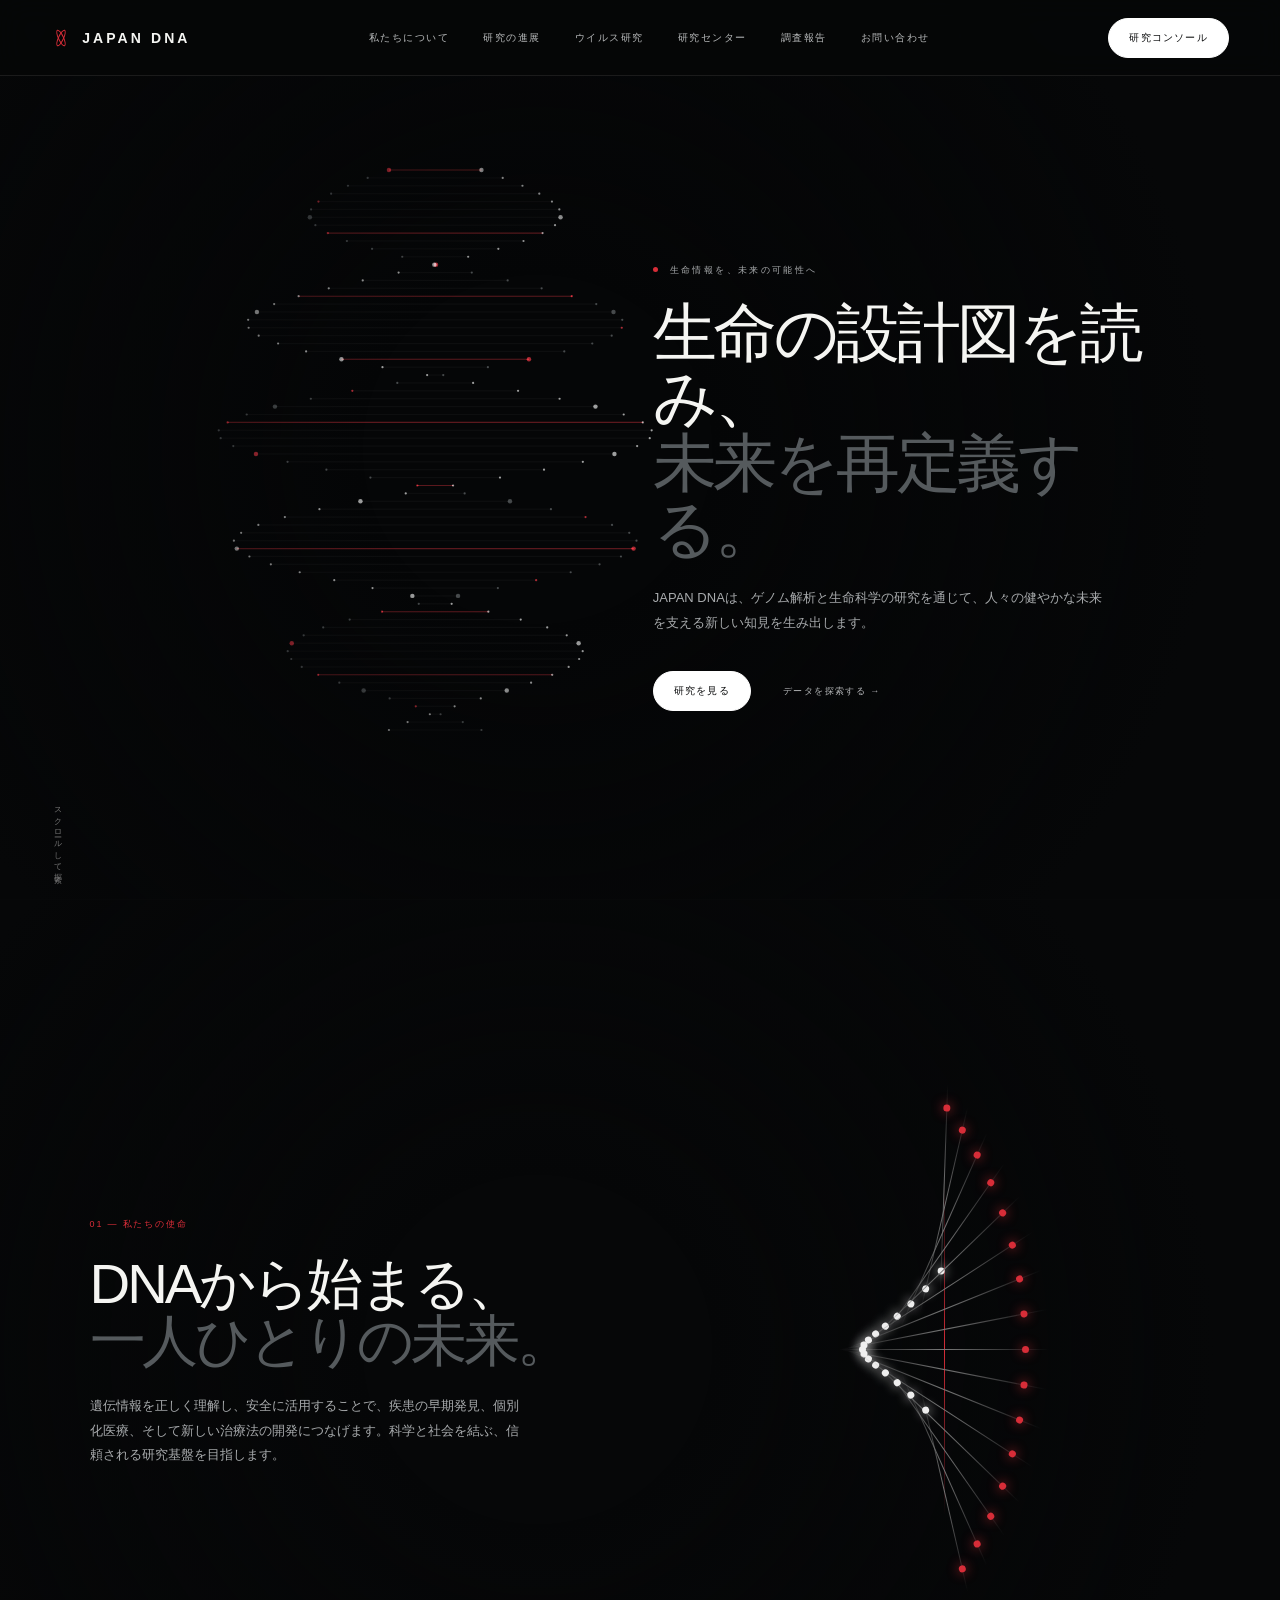
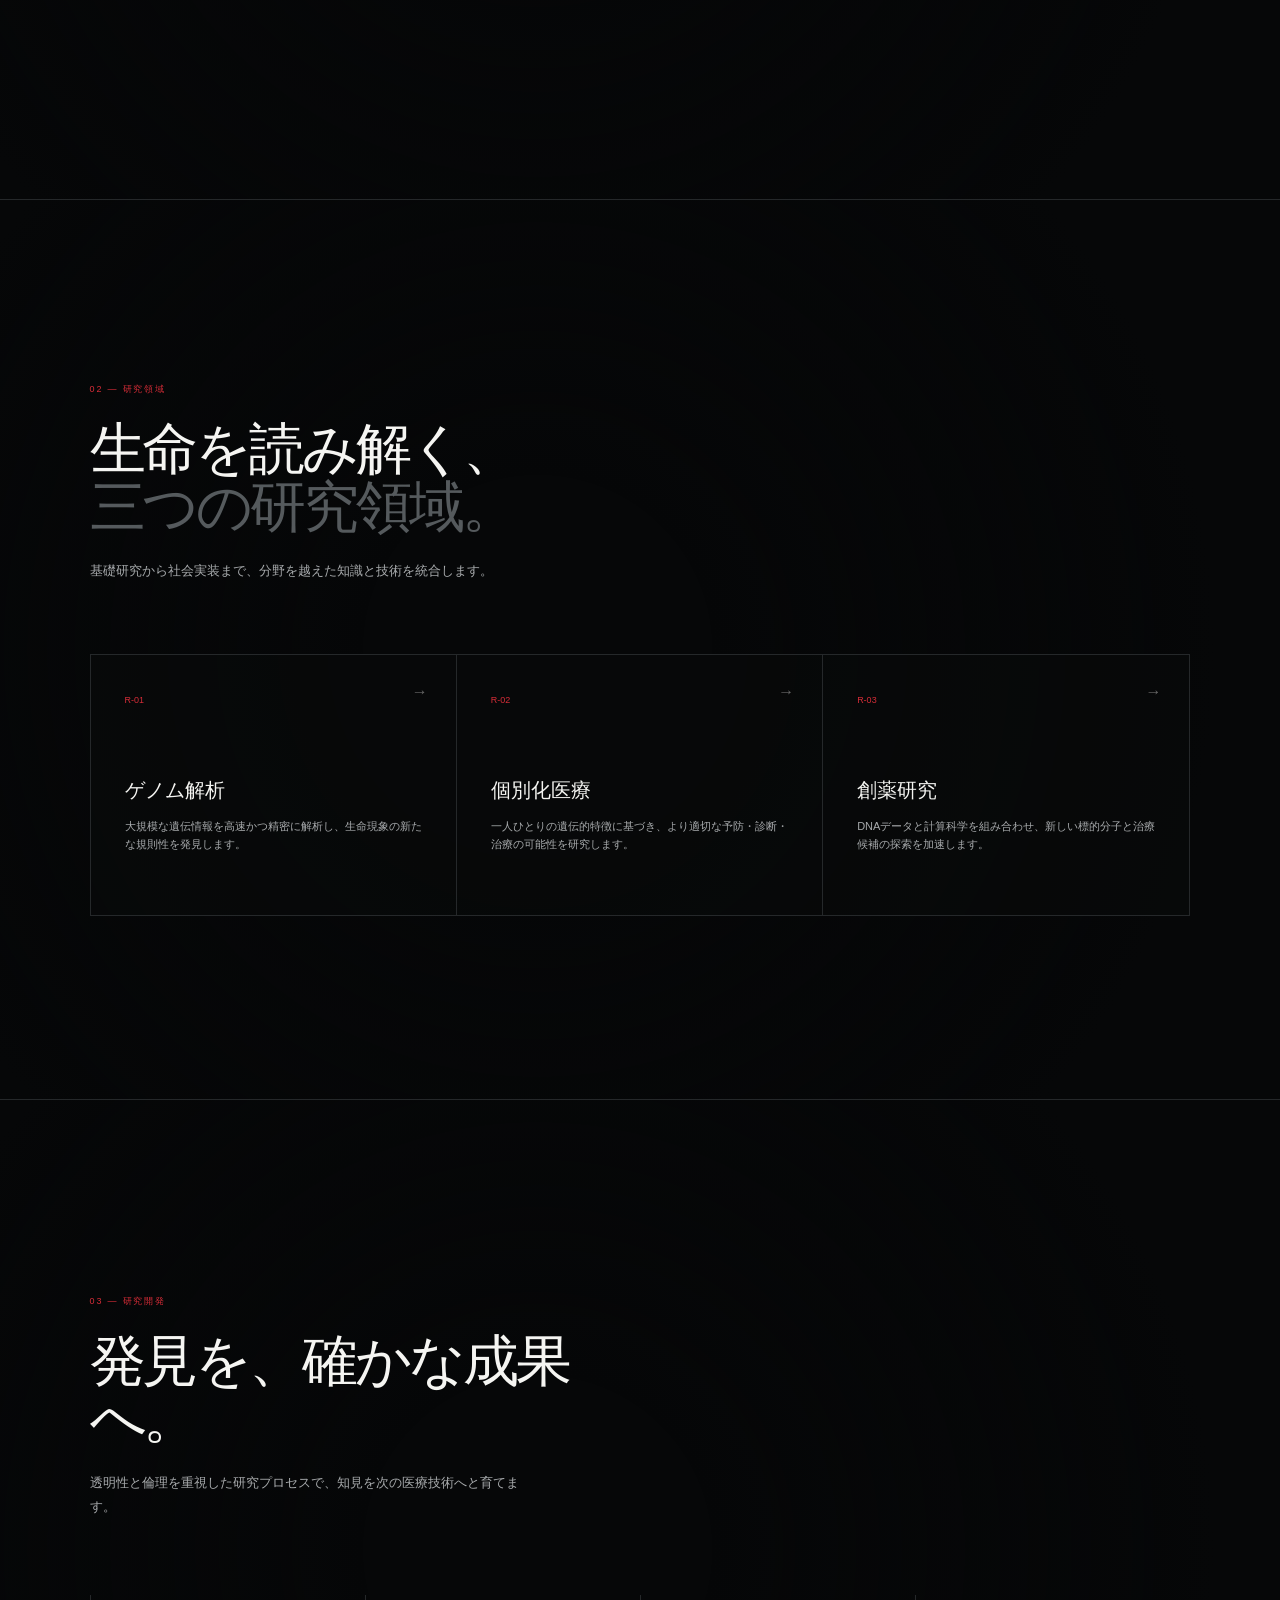
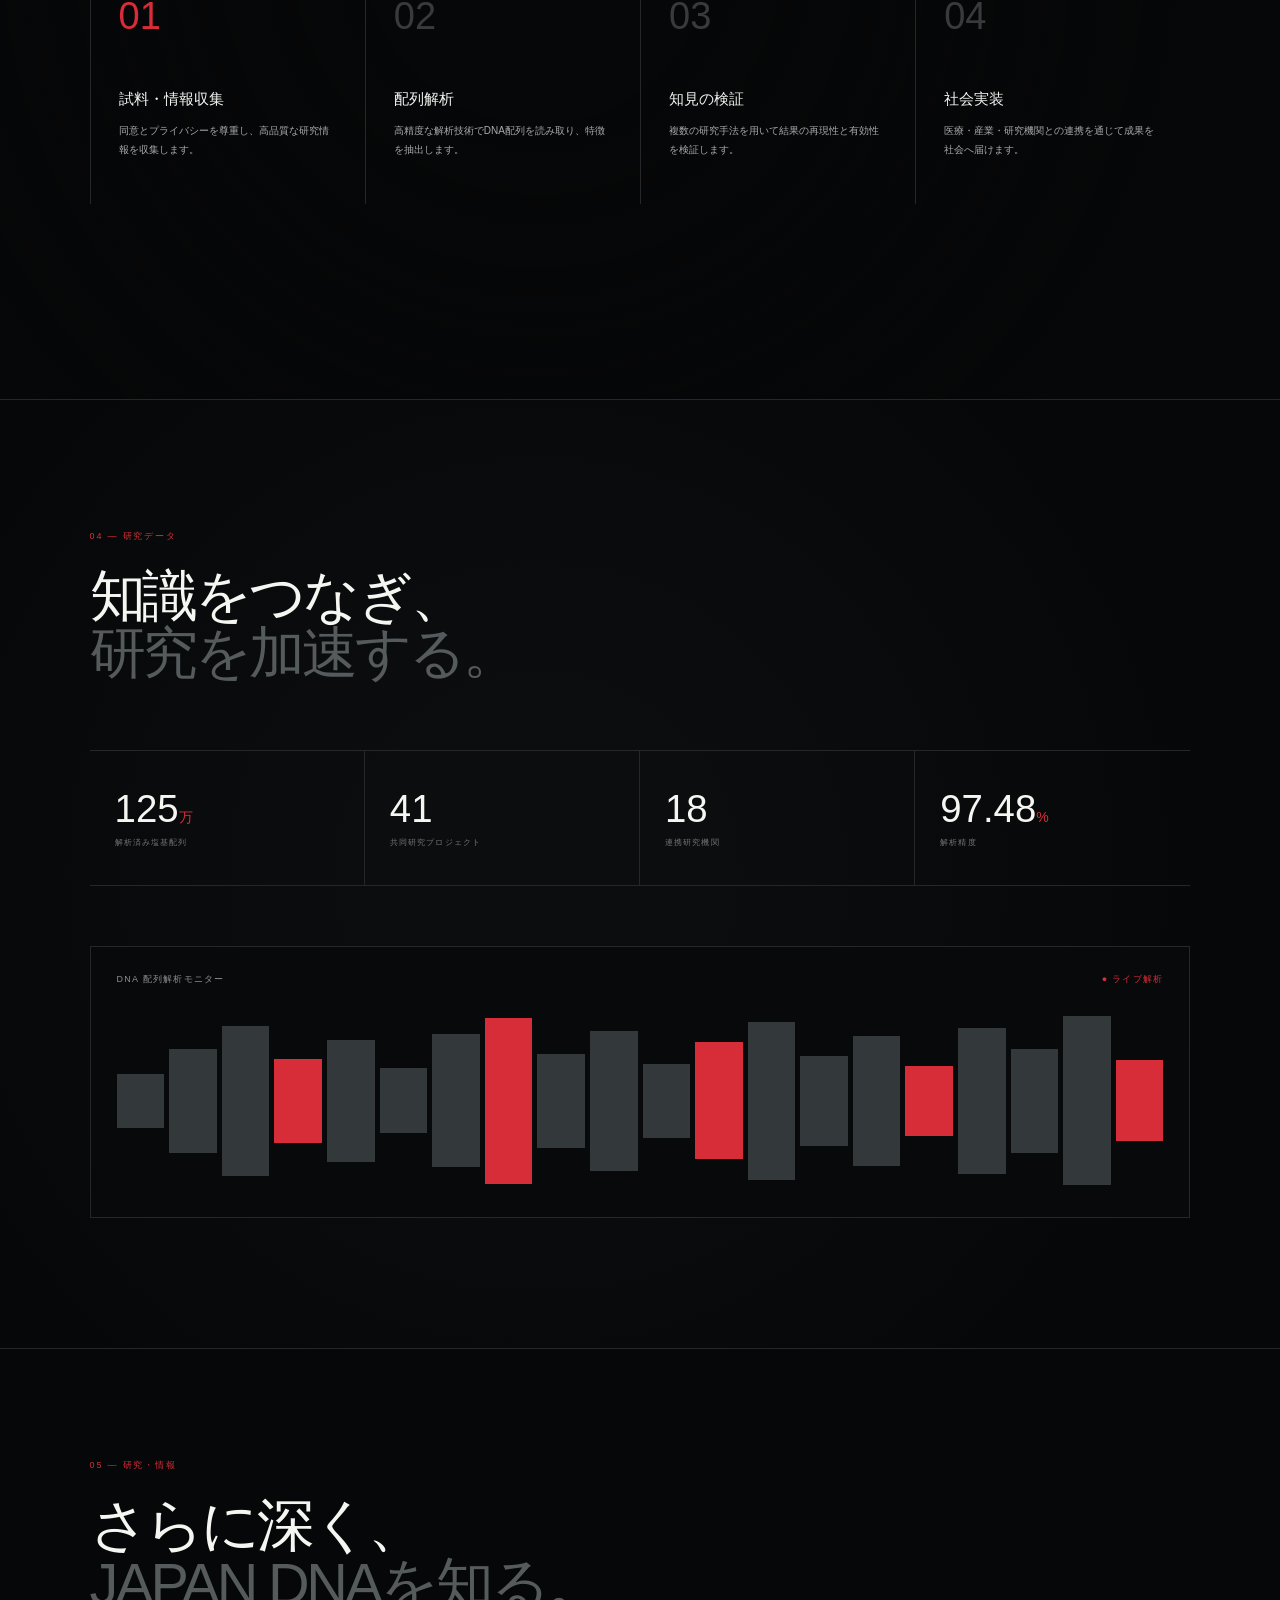
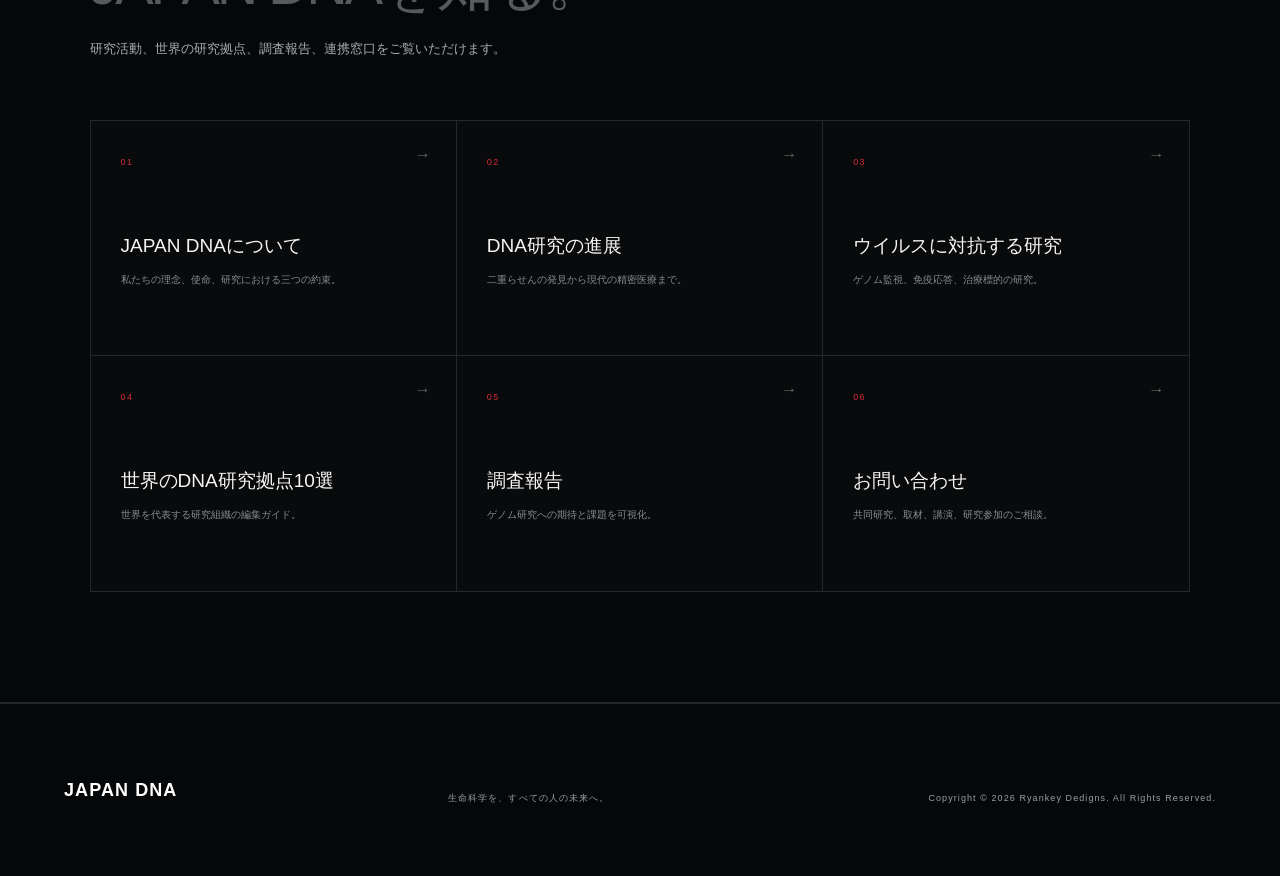
==== index.html @ 439e6f06 "Add six content page cards to homepage" ====
<!doctype html><html lang="ja"><head><meta charset="utf-8"><meta name="viewport" content="width=device-width,initial-scale=1"><meta name="description" content="JAPAN DNA — DNA研究と生命科学の未来をひらく研究開発プラットフォーム。"><title>JAPAN DNA｜生命科学の未来を解析する</title><style>
:root{--black:#060708;--panel:#0d0f10;--white:#f5f5f2;--muted:#8b8f91;--dark:#555a5d;--line:#25282a;--red:#d72d38}*{box-sizing:border-box}html{scroll-behavior:smooth}body{margin:0;background:var(--black);color:var(--white);font-family:"Hiragino Kaku Gothic ProN","Yu Gothic",Meiryo,sans-serif;overflow-x:hidden}a{color:inherit;text-decoration:none}button{font:inherit}::selection{background:var(--red);color:#fff}.nav{position:fixed;z-index:20;inset:0 0 auto;display:flex;align-items:center;height:76px;padding:0 4vw;border-bottom:1px solid #ffffff16;background:#060708dd;backdrop-filter:blur(14px)}.brand{font-size:14px;font-weight:700;letter-spacing:.22em;display:flex;align-items:center;gap:11px}.brand-mark{width:20px;height:20px;position:relative}.brand-mark:before,.brand-mark:after{content:"";position:absolute;inset:1px 7px;border:1px solid var(--red);border-radius:50%;transform:rotate(25deg)}.brand-mark:after{transform:rotate(-25deg)}.nav nav{margin:auto;display:flex;gap:34px}.nav nav a{font-size:10px;letter-spacing:.15em;color:#b8babb;transition:.25s}.nav nav a:hover{color:#fff}.nav-button,.primary{border:1px solid #fff;background:#fff;color:#090a0b;border-radius:50px;padding:12px 20px;font-size:10px;letter-spacing:.12em;cursor:pointer;transition:.25s}.nav-button:hover,.primary:hover{background:var(--red);border-color:var(--red);color:#fff}.hero,.scene{min-height:100vh;position:relative;display:flex;align-items:center;border-bottom:1px solid var(--line);overflow:hidden}.hero{padding-top:76px}.hero:after,.scene:after{content:"";position:absolute;inset:0;background:radial-gradient(circle at 42% 50%,transparent 20%,#060708 78%);pointer-events:none}#dna-field{position:fixed;z-index:0;inset:0;width:100%;height:100%;opacity:.95}.hero>*:not(canvas),.scene>*{position:relative;z-index:2}.hero-copy{width:min(620px,42vw);margin-left:auto;margin-right:7vw}.kicker{font-size:9px;letter-spacing:.26em;color:#a9acae}.kicker:before{content:"";display:inline-block;width:5px;height:5px;background:var(--red);border-radius:50%;margin-right:12px;vertical-align:1px}h1,h2{font-weight:400;letter-spacing:-.055em;line-height:1.02;margin:24px 0}h1{font-size:clamp(50px,5vw,82px)}h2{font-size:clamp(42px,4.4vw,70px)}h1 span,h2 span{color:var(--dark)}p{color:#a8abad;font-size:13px;line-height:1.9}.hero-copy p{max-width:460px}.hero-actions{display:flex;gap:26px;align-items:center;margin-top:36px}.text-link{border:0;background:none;color:#b4b6b8;font-size:9px;letter-spacing:.16em;cursor:pointer}.text-link:hover{color:var(--red)}.scroll-note{position:absolute!important;z-index:3!important;bottom:28px;left:4vw;font-size:8px;letter-spacing:.22em;color:#777;writing-mode:vertical-rl}.content{width:100%;padding:130px 7vw}.split{display:grid;grid-template-columns:1fr 1fr;gap:9vw;align-items:center}.intro{max-width:530px}.number{font-size:9px;color:var(--red);letter-spacing:.2em}.intro p{max-width:440px}.research-grid{display:grid;grid-template-columns:repeat(3,1fr);margin-top:70px;border:1px solid var(--line)}.research-card{position:relative;padding:34px;min-height:260px;border-right:1px solid var(--line);background:#090a0b99;cursor:pointer;transition:.3s}.research-card:last-child{border-right:0}.research-card:hover{background:#111315;transform:translateY(-5px)}.research-card .index{font-size:9px;color:var(--red)}.research-card h3{margin:70px 0 13px;font-size:20px;font-weight:400}.research-card p{font-size:11px;line-height:1.7}.research-card .arrow{position:absolute;right:28px;top:28px;color:#666;transition:.25s}.research-card:hover .arrow{color:var(--red);transform:translateX(4px)}.helix-demo{height:440px;position:relative;display:grid;place-items:center}.helix-line{position:absolute;width:1px;height:330px;background:linear-gradient(transparent,var(--red),transparent);left:50%}.base{position:absolute;width:210px;height:1px;background:linear-gradient(90deg,transparent,#777,transparent);transform:translateY(calc((var(--i) - 8)*20px)) rotate(calc((var(--i) - 8)*11deg));animation:breathe 3.6s ease-in-out infinite;animation-delay:calc(var(--i)*-.12s)}.base:before,.base:after{content:"";position:absolute;width:7px;height:7px;border-radius:50%;top:-3px;background:#eee;box-shadow:0 0 12px #fff}.base:before{left:20px}.base:after{right:20px;background:var(--red);box-shadow:0 0 12px #d72d38}@keyframes breathe{50%{width:250px;opacity:.55}}.process{display:grid;grid-template-columns:repeat(4,1fr);margin-top:75px}.step{padding:0 28px 35px;border-left:1px solid var(--line)}.step b{font-size:38px;font-weight:300;color:#373b3d}.step h3{font-size:15px;font-weight:400;margin:52px 0 12px}.step p{font-size:10px}.step.active b{color:var(--red)}.metrics{background:#0b0d0e}.metric-grid{display:grid;grid-template-columns:repeat(4,1fr);margin-top:68px;border-top:1px solid var(--line);border-bottom:1px solid var(--line)}.metric{padding:36px 25px;border-right:1px solid var(--line)}.metric:last-child{border:0}.metric strong{display:block;font-size:clamp(28px,3vw,46px);font-weight:300}.metric small{color:#737779;font-size:8px;letter-spacing:.14em}.metric strong em{font-size:14px;color:var(--red);font-style:normal}.lab-console{margin-top:60px;border:1px solid var(--line);background:#08090a;padding:26px}.console-head{display:flex;justify-content:space-between;font-size:9px;color:#8c9092;letter-spacing:.14em}.live{color:var(--red)}.sequence{display:grid;grid-template-columns:repeat(20,1fr);gap:5px;height:180px;align-items:center;margin-top:25px}.sequence i{display:block;background:#33383a;height:var(--h);transition:.3s}.sequence i:nth-child(4n){background:var(--red)}.lab-console:hover .sequence i{height:calc(var(--h) + 15px)}footer{padding:70px 5vw;display:grid;grid-template-columns:1fr 1fr 1fr;align-items:end;border-top:1px solid var(--line);font-size:9px;letter-spacing:.12em;color:#777}footer .footer-brand{font-size:18px;color:#fff;font-weight:600}footer .copyright{text-align:right}.modal{position:fixed;z-index:50;inset:0;background:#050607f5;display:flex;align-items:center;justify-content:center;opacity:0;pointer-events:none;transition:.35s;padding:24px}.modal.open{opacity:1;pointer-events:auto}.modal-panel{width:min(720px,100%);border:1px solid #34383a;background:#0b0d0e;padding:55px;transform:translateY(20px);transition:.35s}.modal.open .modal-panel{transform:none}.modal-close{float:right;border:0;background:none;color:#aaa;font-size:25px;cursor:pointer}.modal h3{font-size:clamp(32px,5vw,58px);font-weight:300;margin:35px 0 18px}.modal-data{display:grid;grid-template-columns:repeat(3,1fr);gap:1px;background:var(--line);margin-top:35px}.modal-data div{background:#0b0d0e;padding:20px}.modal-data b{display:block;font-size:20px;font-weight:400}.modal-data small{font-size:8px;color:#777}.reveal{opacity:0;transform:translateY(35px);transition:opacity .8s,transform .8s}.reveal.visible{opacity:1;transform:none}@media(max-width:800px){.nav nav{display:none}.nav{padding:0 22px}.nav-button{margin-left:auto}.hero-copy{width:auto;margin:0 24px;padding-top:70px}.hero:after{background:#06070888}.hero h1{font-size:48px}.split{grid-template-columns:1fr}.content{padding:105px 24px}.research-grid,.process,.metric-grid{grid-template-columns:1fr}.research-card{border-right:0;border-bottom:1px solid var(--line)}.process{gap:35px}.step{padding-left:22px}.metric{border-right:0;border-bottom:1px solid var(--line)}.modal-panel{padding:30px 24px}.modal-data{grid-template-columns:1fr}footer{grid-template-columns:1fr;gap:24px}footer .copyright{text-align:left}.sequence{gap:2px}}@media(prefers-reduced-motion:reduce){html{scroll-behavior:auto}*,*:before,*:after{animation:none!important;transition:none!important}.reveal{opacity:1;transform:none}}
</style><style>footer{position:relative;z-index:5;background:#060708;color:#9b9fa1;line-height:1.8}footer .copyright{color:#9b9fa1}@media(max-width:800px){footer{padding:48px 24px calc(48px + env(safe-area-inset-bottom));gap:20px;color:#b5b8ba}footer .footer-brand{font-size:20px}footer .copyright{max-width:320px;color:#b5b8ba;overflow-wrap:anywhere}}</style></head><body><header class="nav"><a class="brand" href="#top"><span class="brand-mark"></span>JAPAN DNA</a><nav><a href="about.html">私たちについて</a><a href="research.html">研究の進展</a><a href="virus.html">ウイルス研究</a><a href="centers.html">研究センター</a><a href="reports.html">調査報告</a><a href="contact.html">お問い合わせ</a></nav><button class="nav-button open-console">研究コンソール</button></header><main>
<section class="hero" id="top"><canvas id="dna-field" aria-hidden="true"></canvas><div class="hero-copy reveal"><div class="kicker">生命情報を、未来の可能性へ</div><h1>生命の設計図を読み、<br><span>未来を再定義する。</span></h1><p>JAPAN DNAは、ゲノム解析と生命科学の研究を通じて、人々の健やかな未来を支える新しい知見を生み出します。</p><div class="hero-actions"><a class="primary" href="#research">研究を見る</a><button class="text-link open-console">データを探索する →</button></div></div><span class="scroll-note">スクロールして探索</span></section>
<section class="scene" id="vision"><div class="content split"><div class="intro reveal"><div class="number">01 — 私たちの使命</div><h2>DNAから始まる、<br><span>一人ひとりの未来。</span></h2><p>遺伝情報を正しく理解し、安全に活用することで、疾患の早期発見、個別化医療、そして新しい治療法の開発につなげます。科学と社会を結ぶ、信頼される研究基盤を目指します。</p></div><div class="helix-demo reveal" aria-label="DNA二重らせんのアニメーション"><span class="helix-line"></span><i class="base" style="--i:0"></i><i class="base" style="--i:1"></i><i class="base" style="--i:2"></i><i class="base" style="--i:3"></i><i class="base" style="--i:4"></i><i class="base" style="--i:5"></i><i class="base" style="--i:6"></i><i class="base" style="--i:7"></i><i class="base" style="--i:8"></i><i class="base" style="--i:9"></i><i class="base" style="--i:10"></i><i class="base" style="--i:11"></i><i class="base" style="--i:12"></i><i class="base" style="--i:13"></i><i class="base" style="--i:14"></i><i class="base" style="--i:15"></i></div></div></section>
<section class="scene" id="research"><div class="content"><div class="intro reveal"><div class="number">02 — 研究領域</div><h2>生命を読み解く、<br><span>三つの研究領域。</span></h2><p>基礎研究から社会実装まで、分野を越えた知識と技術を統合します。</p></div><div class="research-grid reveal"><article class="research-card" data-topic="ゲノム解析"><span class="index">R-01</span><span class="arrow">→</span><h3>ゲノム解析</h3><p>大規模な遺伝情報を高速かつ精密に解析し、生命現象の新たな規則性を発見します。</p></article><article class="research-card" data-topic="個別化医療"><span class="index">R-02</span><span class="arrow">→</span><h3>個別化医療</h3><p>一人ひとりの遺伝的特徴に基づき、より適切な予防・診断・治療の可能性を研究します。</p></article><article class="research-card" data-topic="創薬研究"><span class="index">R-03</span><span class="arrow">→</span><h3>創薬研究</h3><p>DNAデータと計算科学を組み合わせ、新しい標的分子と治療候補の探索を加速します。</p></article></div></div></section>
<section class="scene" id="development"><div class="content"><div class="intro reveal"><div class="number">03 — 研究開発</div><h2>発見を、確かな成果へ。</h2><p>透明性と倫理を重視した研究プロセスで、知見を次の医療技術へと育てます。</p></div><div class="process reveal"><div class="step active"><b>01</b><h3>試料・情報収集</h3><p>同意とプライバシーを尊重し、高品質な研究情報を収集します。</p></div><div class="step"><b>02</b><h3>配列解析</h3><p>高精度な解析技術でDNA配列を読み取り、特徴を抽出します。</p></div><div class="step"><b>03</b><h3>知見の検証</h3><p>複数の研究手法を用いて結果の再現性と有効性を検証します。</p></div><div class="step"><b>04</b><h3>社会実装</h3><p>医療・産業・研究機関との連携を通じて成果を社会へ届けます。</p></div></div></div></section>
<section class="scene metrics" id="data"><div class="content"><div class="intro reveal"><div class="number">04 — 研究データ</div><h2>知識をつなぎ、<br><span>研究を加速する。</span></h2></div><div class="metric-grid reveal"><div class="metric"><strong data-count="128">0<em>万</em></strong><small>解析済み塩基配列</small></div><div class="metric"><strong data-count="42">0</strong><small>共同研究プロジェクト</small></div><div class="metric"><strong data-count="18">0</strong><small>連携研究機関</small></div><div class="metric"><strong data-count="99.98">0<em>%</em></strong><small>解析精度</small></div></div><div class="lab-console reveal"><div class="console-head"><span>DNA 配列解析モニター</span><span class="live">● ライブ解析</span></div><div class="sequence" aria-hidden="true"><i style="--h:30%"></i><i style="--h:58%"></i><i style="--h:83%"></i><i style="--h:47%"></i><i style="--h:68%"></i><i style="--h:36%"></i><i style="--h:74%"></i><i style="--h:92%"></i><i style="--h:52%"></i><i style="--h:78%"></i><i style="--h:41%"></i><i style="--h:65%"></i><i style="--h:88%"></i><i style="--h:50%"></i><i style="--h:72%"></i><i style="--h:39%"></i><i style="--h:81%"></i><i style="--h:58%"></i><i style="--h:94%"></i><i style="--h:45%"></i></div></div></div></section></main>
<style>.page-links{position:relative;z-index:4;background:#060708;padding:110px 7vw;border-bottom:1px solid var(--line)}.page-links-head{max-width:720px;margin-bottom:58px}.page-links-head h2{font-size:clamp(38px,4.5vw,68px)}.page-links-grid{display:grid;grid-template-columns:repeat(3,1fr);border:1px solid var(--line)}.page-link{position:relative;min-height:235px;padding:30px;border-right:1px solid var(--line);border-bottom:1px solid var(--line);background:#090a0b;transition:.3s}.page-link:nth-child(3n){border-right:0}.page-link:nth-child(n+4){border-bottom:0}.page-link:hover{background:#121416;transform:translateY(-4px)}.page-link small{font-size:9px;color:var(--red);letter-spacing:.16em}.page-link h3{margin:64px 0 12px;font-size:19px;font-weight:400}.page-link p{margin:0;color:#888d8f;font-size:10px;line-height:1.8}.page-link b{position:absolute;right:25px;top:25px;color:#666;font-weight:400}.page-link:hover b{color:var(--red)}@media(max-width:800px){.page-links{padding:85px 24px}.page-links-grid{grid-template-columns:1fr}.page-link,.page-link:nth-child(3n),.page-link:nth-child(n+4){border-right:0;border-bottom:1px solid var(--line)}.page-link:last-child{border-bottom:0}}</style><section class="page-links"><div class="page-links-head reveal"><div class="number">05 — 研究・情報</div><h2>さらに深く、<br><span>JAPAN DNAを知る。</span></h2><p>研究活動、世界の研究拠点、調査報告、連携窓口をご覧いただけます。</p></div><div class="page-links-grid reveal"><a class="page-link" href="about.html"><small>01</small><b>→</b><h3>JAPAN DNAについて</h3><p>私たちの理念、使命、研究における三つの約束。</p></a><a class="page-link" href="research.html"><small>02</small><b>→</b><h3>DNA研究の進展</h3><p>二重らせんの発見から現代の精密医療まで。</p></a><a class="page-link" href="virus.html"><small>03</small><b>→</b><h3>ウイルスに対抗する研究</h3><p>ゲノム監視、免疫応答、治療標的の研究。</p></a><a class="page-link" href="centers.html"><small>04</small><b>→</b><h3>世界のDNA研究拠点10選</h3><p>世界を代表する研究組織の編集ガイド。</p></a><a class="page-link" href="reports.html"><small>05</small><b>→</b><h3>調査報告</h3><p>ゲノム研究への期待と課題を可視化。</p></a><a class="page-link" href="contact.html"><small>06</small><b>→</b><h3>お問い合わせ</h3><p>共同研究、取材、講演、研究参加のご相談。</p></a></div></section><footer><div class="footer-brand">JAPAN DNA</div><div>生命科学を、すべての人の未来へ。</div><div class="copyright">Copyright © 2026 Ryankey Dedigns. All Rights Reserved.</div></footer><div class="modal" role="dialog" aria-modal="true" aria-labelledby="modal-title"><div class="modal-panel"><button class="modal-close" aria-label="閉じる">×</button><div class="kicker">研究インタラクティブ</div><h3 id="modal-title">研究データコンソール</h3><p id="modal-copy">JAPAN DNAの研究活動を示すデモデータです。各研究領域の進捗と解析状況を確認できます。</p><div class="modal-data"><div><b>進行中 12</b><small>研究プロジェクト</small></div><div><b>解析中 3,842</b><small>DNAサンプル</small></div><div><b>提携 18</b><small>研究機関</small></div></div></div></div>
<script>const canvas=document.querySelector('#dna-field'),ctx=canvas.getContext('2d');let frame=0,scrollPhase=0;function resize(){const d=Math.min(devicePixelRatio||1,2);canvas.width=innerWidth*d;canvas.height=innerHeight*d;canvas.style.width=innerWidth+'px';canvas.style.height=innerHeight+'px';ctx.setTransform(d,0,0,d,0,0)}function renderDNA(){const w=innerWidth,h=innerHeight;ctx.fillStyle='#060708';ctx.fillRect(0,0,w,h);ctx.globalCompositeOperation='lighter';const center=w*(innerWidth<800?.5:.34),span=Math.min(h*.36,280),phase=frame*.012+scrollPhase*.8;for(let i=0;i<72;i++){const t=i/71,y=h*.5-span+t*span*2,angle=t*Math.PI*5+phase,radius=(.45+.55*Math.sin(t*Math.PI))*Math.min(w*.17,220),x1=center+Math.sin(angle)*radius,x2=center-Math.sin(angle)*radius;ctx.beginPath();ctx.moveTo(x1,y);ctx.lineTo(x2,y);ctx.strokeStyle=i%8===0?'rgba(215,45,56,.42)':'rgba(125,130,132,.13)';ctx.lineWidth=i%8===0?1.1:.5;ctx.stroke();for(const [x,color] of [[x1,'rgba(245,245,242,.65)'],[x2,i%4===0?'rgba(215,45,56,.8)':'rgba(120,125,128,.55)']]){ctx.beginPath();ctx.arc(x,y,i%6===0?2.2:1.1,0,Math.PI*2);ctx.fillStyle=color;ctx.fill()}}ctx.globalCompositeOperation='source-over';frame++;requestAnimationFrame(renderDNA)}resize();renderDNA();addEventListener('resize',resize);addEventListener('scroll',()=>scrollPhase=scrollY/innerHeight,{passive:true});const observer=new IntersectionObserver(entries=>entries.forEach(e=>{if(e.isIntersecting)e.target.classList.add('visible')}),{threshold:.12});document.querySelectorAll('.reveal').forEach(el=>observer.observe(el));const modal=document.querySelector('.modal'),title=document.querySelector('#modal-title'),copy=document.querySelector('#modal-copy');function openModal(topic){title.textContent=topic||'研究データコンソール';copy.textContent=topic?topic+'に関する研究概要、解析状況、共同研究の進捗を確認できます。表示されている数値はデモデータです。':'JAPAN DNAの研究活動を示すデモデータです。各研究領域の進捗と解析状況を確認できます。';modal.classList.add('open');document.body.style.overflow='hidden'}function closeModal(){modal.classList.remove('open');document.body.style.overflow=''}document.querySelectorAll('.open-console').forEach(b=>b.addEventListener('click',()=>openModal()));document.querySelectorAll('.research-card').forEach(c=>c.addEventListener('click',()=>openModal(c.dataset.topic)));document.querySelector('.modal-close').addEventListener('click',closeModal);modal.addEventListener('click',e=>{if(e.target===modal)closeModal()});addEventListener('keydown',e=>{if(e.key==='Escape')closeModal()});const metricObserver=new IntersectionObserver(entries=>entries.forEach(e=>{if(!e.isIntersecting)return;e.target.querySelectorAll('[data-count]').forEach(el=>{const end=Number(el.dataset.count),dec=end%1?2:0,start=performance.now(),suffix=el.querySelector('em')?.outerHTML||'';function tick(now){const p=Math.min((now-start)/1200,1),v=end*(1-Math.pow(1-p,3));el.innerHTML=v.toFixed(dec)+suffix;if(p<1)requestAnimationFrame(tick)}requestAnimationFrame(tick)});metricObserver.unobserve(e.target)}),{threshold:.35});const mg=document.querySelector('.metric-grid');if(mg)metricObserver.observe(mg);</script></body></html>
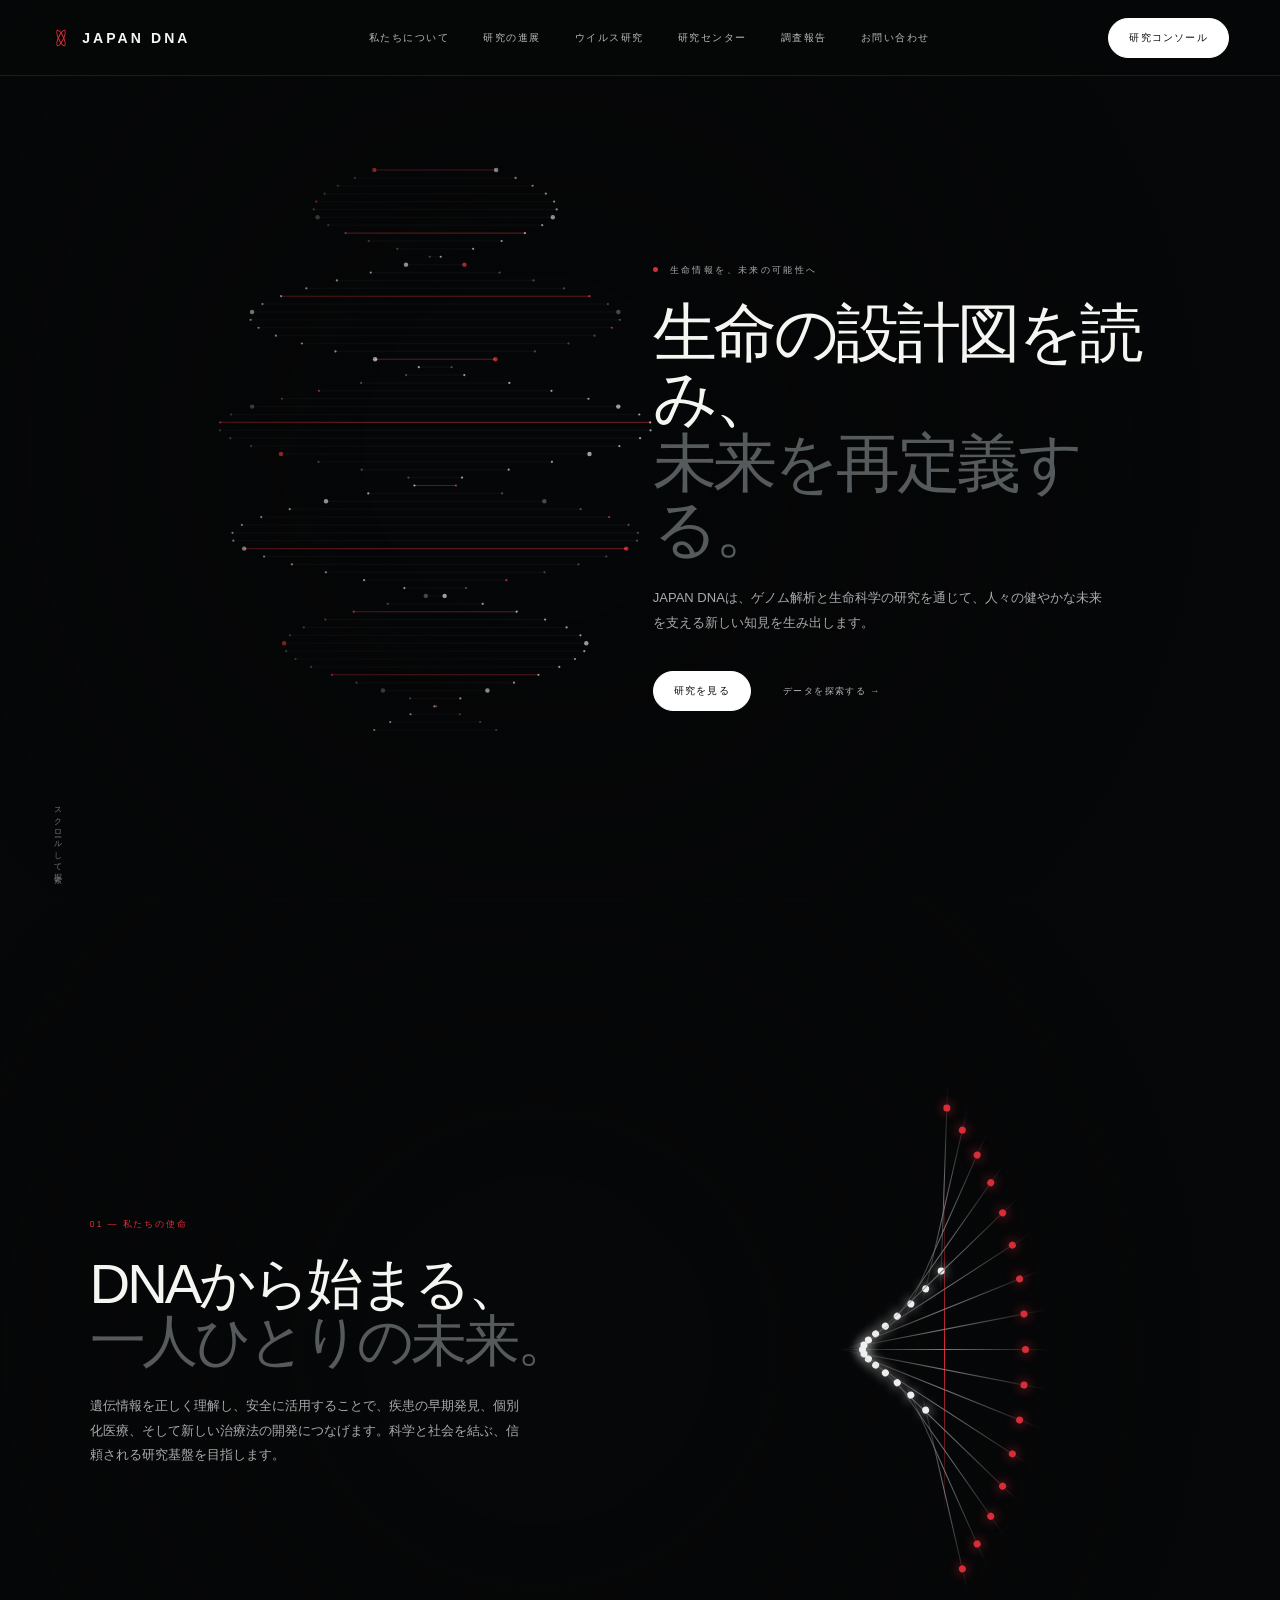
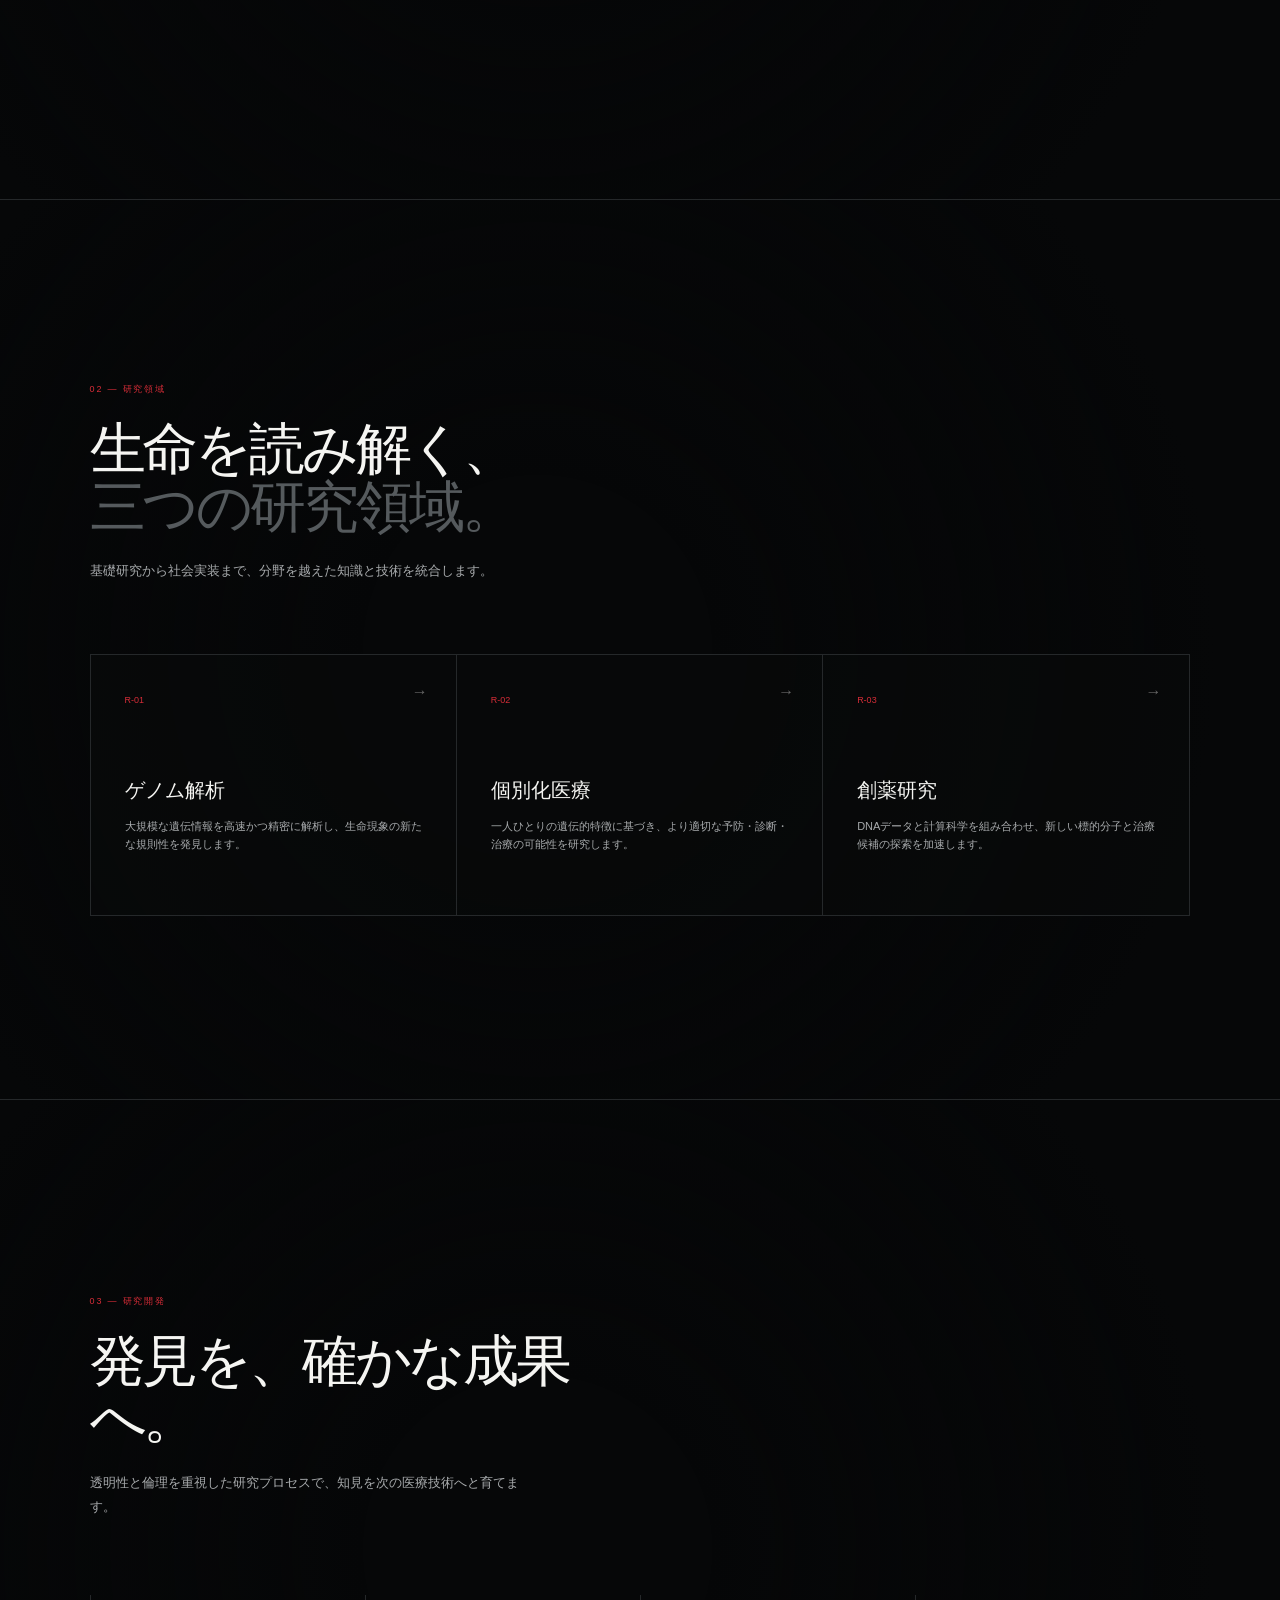
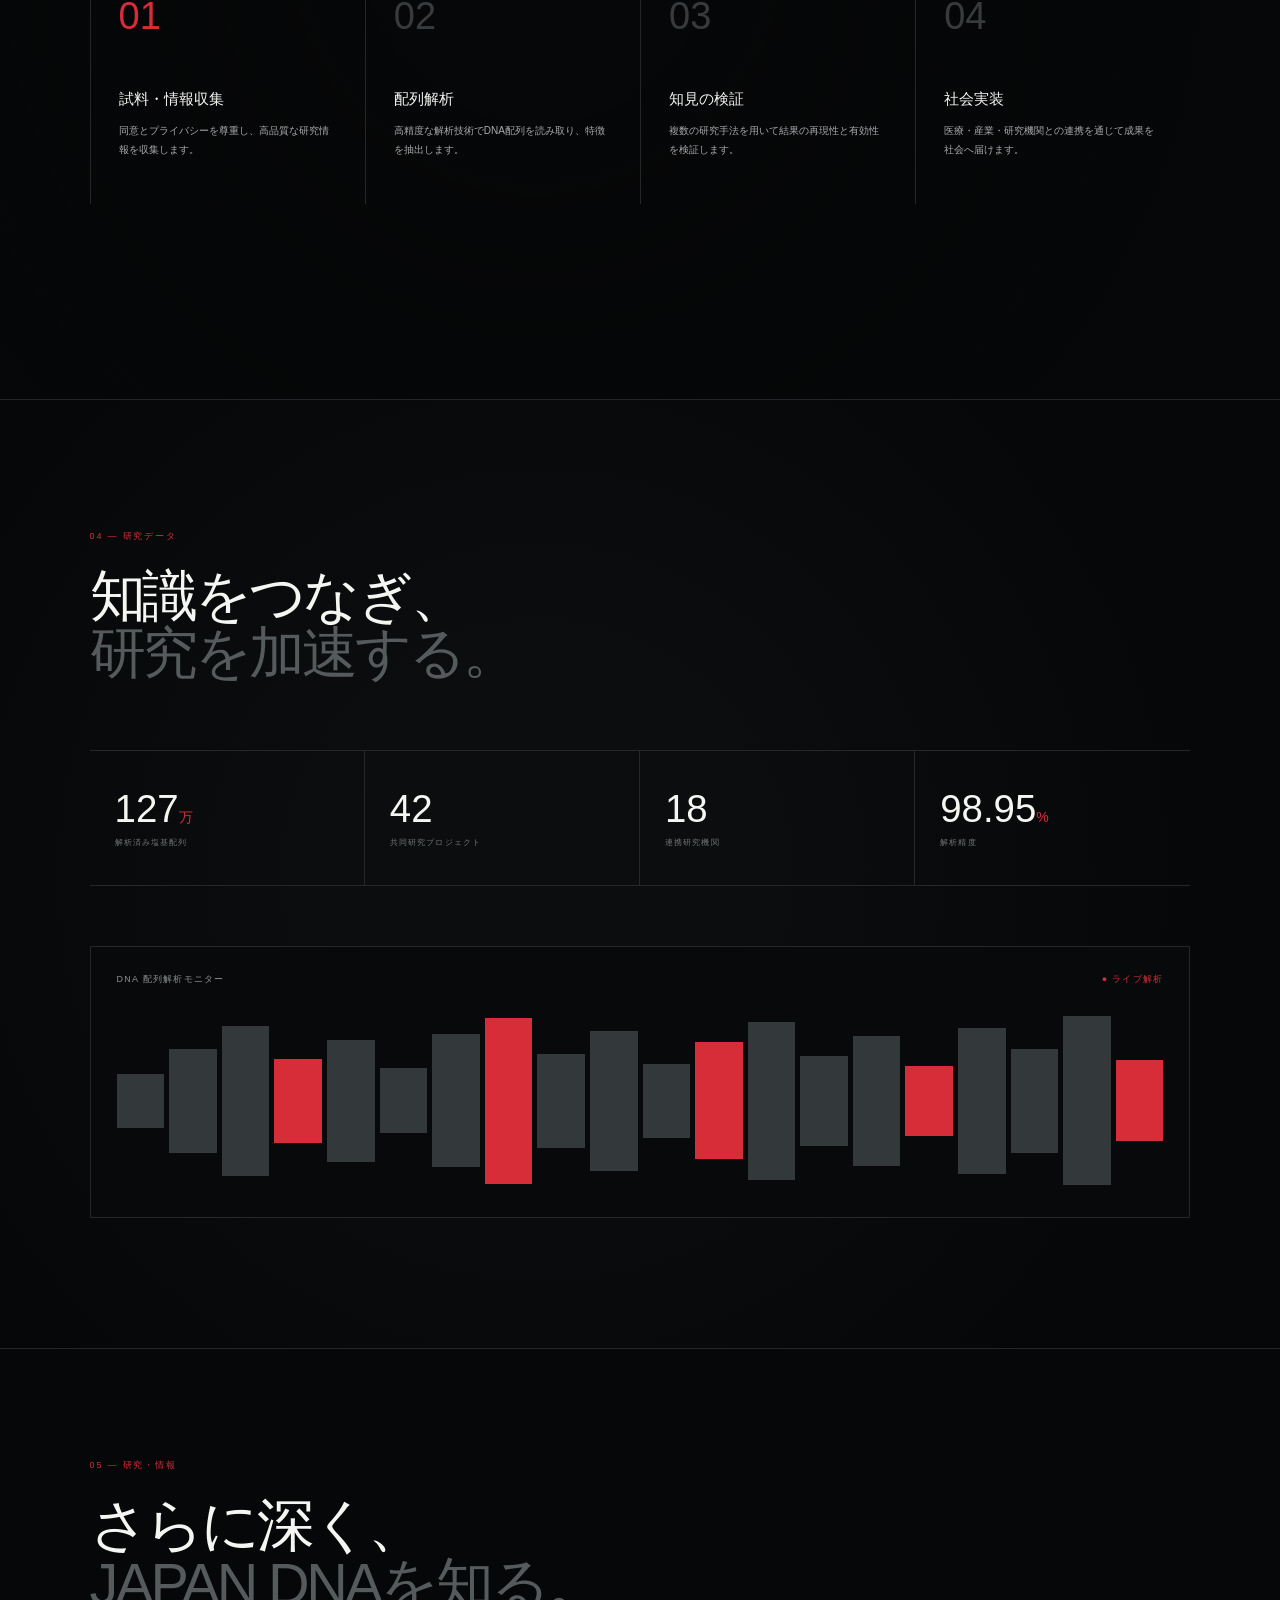
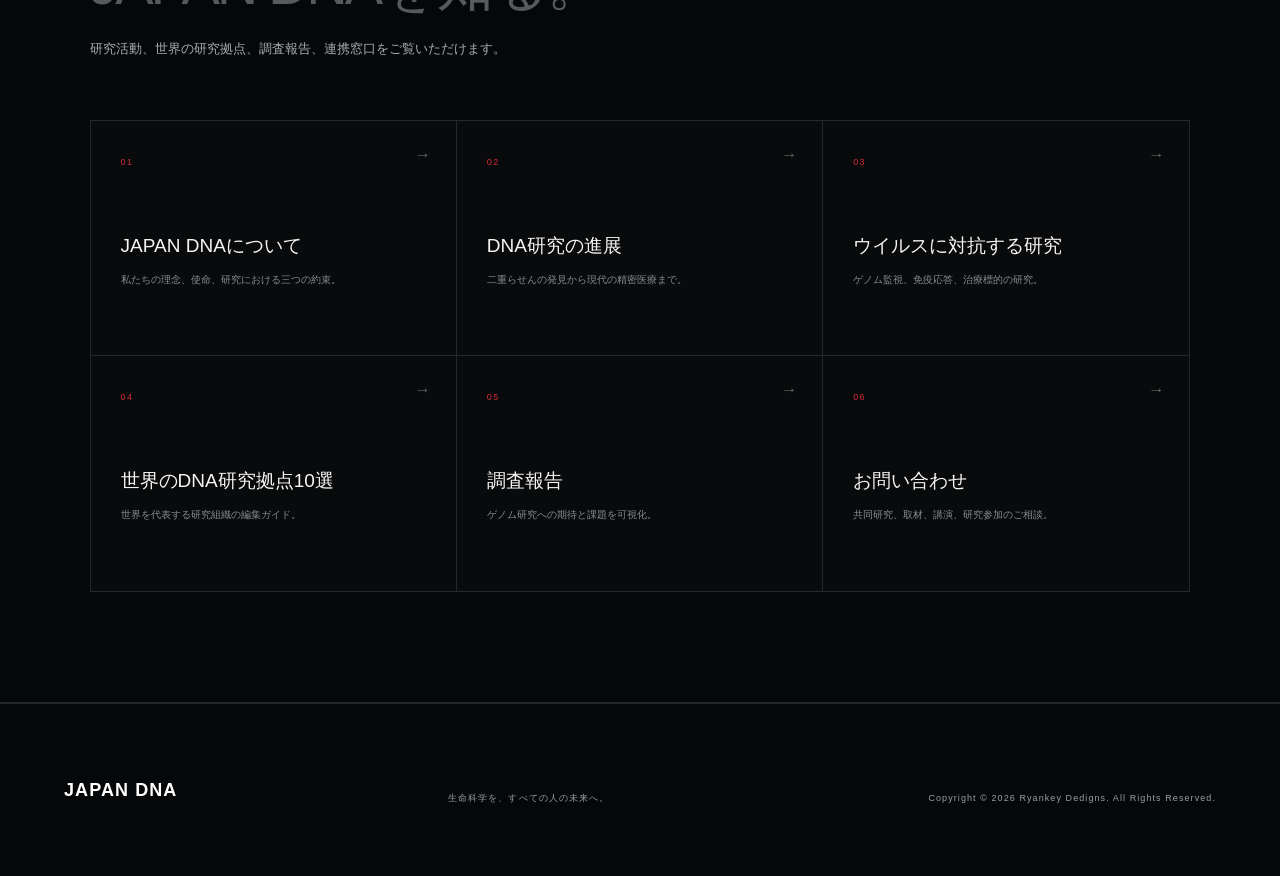
==== commit b332abb6: "Add responsive homepage menu bar" ====
--- a/index.html
+++ b/index.html
@@ -1,6 +1,6 @@
 <!doctype html><html lang="ja"><head><meta charset="utf-8"><meta name="viewport" content="width=device-width,initial-scale=1"><meta name="description" content="JAPAN DNA — DNA研究と生命科学の未来をひらく研究開発プラットフォーム。"><title>JAPAN DNA｜生命科学の未来を解析する</title><style>
 :root{--black:#060708;--panel:#0d0f10;--white:#f5f5f2;--muted:#8b8f91;--dark:#555a5d;--line:#25282a;--red:#d72d38}*{box-sizing:border-box}html{scroll-behavior:smooth}body{margin:0;background:var(--black);color:var(--white);font-family:"Hiragino Kaku Gothic ProN","Yu Gothic",Meiryo,sans-serif;overflow-x:hidden}a{color:inherit;text-decoration:none}button{font:inherit}::selection{background:var(--red);color:#fff}.nav{position:fixed;z-index:20;inset:0 0 auto;display:flex;align-items:center;height:76px;padding:0 4vw;border-bottom:1px solid #ffffff16;background:#060708dd;backdrop-filter:blur(14px)}.brand{font-size:14px;font-weight:700;letter-spacing:.22em;display:flex;align-items:center;gap:11px}.brand-mark{width:20px;height:20px;position:relative}.brand-mark:before,.brand-mark:after{content:"";position:absolute;inset:1px 7px;border:1px solid var(--red);border-radius:50%;transform:rotate(25deg)}.brand-mark:after{transform:rotate(-25deg)}.nav nav{margin:auto;display:flex;gap:34px}.nav nav a{font-size:10px;letter-spacing:.15em;color:#b8babb;transition:.25s}.nav nav a:hover{color:#fff}.nav-button,.primary{border:1px solid #fff;background:#fff;color:#090a0b;border-radius:50px;padding:12px 20px;font-size:10px;letter-spacing:.12em;cursor:pointer;transition:.25s}.nav-button:hover,.primary:hover{background:var(--red);border-color:var(--red);color:#fff}.hero,.scene{min-height:100vh;position:relative;display:flex;align-items:center;border-bottom:1px solid var(--line);overflow:hidden}.hero{padding-top:76px}.hero:after,.scene:after{content:"";position:absolute;inset:0;background:radial-gradient(circle at 42% 50%,transparent 20%,#060708 78%);pointer-events:none}#dna-field{position:fixed;z-index:0;inset:0;width:100%;height:100%;opacity:.95}.hero>*:not(canvas),.scene>*{position:relative;z-index:2}.hero-copy{width:min(620px,42vw);margin-left:auto;margin-right:7vw}.kicker{font-size:9px;letter-spacing:.26em;color:#a9acae}.kicker:before{content:"";display:inline-block;width:5px;height:5px;background:var(--red);border-radius:50%;margin-right:12px;vertical-align:1px}h1,h2{font-weight:400;letter-spacing:-.055em;line-height:1.02;margin:24px 0}h1{font-size:clamp(50px,5vw,82px)}h2{font-size:clamp(42px,4.4vw,70px)}h1 span,h2 span{color:var(--dark)}p{color:#a8abad;font-size:13px;line-height:1.9}.hero-copy p{max-width:460px}.hero-actions{display:flex;gap:26px;align-items:center;margin-top:36px}.text-link{border:0;background:none;color:#b4b6b8;font-size:9px;letter-spacing:.16em;cursor:pointer}.text-link:hover{color:var(--red)}.scroll-note{position:absolute!important;z-index:3!important;bottom:28px;left:4vw;font-size:8px;letter-spacing:.22em;color:#777;writing-mode:vertical-rl}.content{width:100%;padding:130px 7vw}.split{display:grid;grid-template-columns:1fr 1fr;gap:9vw;align-items:center}.intro{max-width:530px}.number{font-size:9px;color:var(--red);letter-spacing:.2em}.intro p{max-width:440px}.research-grid{display:grid;grid-template-columns:repeat(3,1fr);margin-top:70px;border:1px solid var(--line)}.research-card{position:relative;padding:34px;min-height:260px;border-right:1px solid var(--line);background:#090a0b99;cursor:pointer;transition:.3s}.research-card:last-child{border-right:0}.research-card:hover{background:#111315;transform:translateY(-5px)}.research-card .index{font-size:9px;color:var(--red)}.research-card h3{margin:70px 0 13px;font-size:20px;font-weight:400}.research-card p{font-size:11px;line-height:1.7}.research-card .arrow{position:absolute;right:28px;top:28px;color:#666;transition:.25s}.research-card:hover .arrow{color:var(--red);transform:translateX(4px)}.helix-demo{height:440px;position:relative;display:grid;place-items:center}.helix-line{position:absolute;width:1px;height:330px;background:linear-gradient(transparent,var(--red),transparent);left:50%}.base{position:absolute;width:210px;height:1px;background:linear-gradient(90deg,transparent,#777,transparent);transform:translateY(calc((var(--i) - 8)*20px)) rotate(calc((var(--i) - 8)*11deg));animation:breathe 3.6s ease-in-out infinite;animation-delay:calc(var(--i)*-.12s)}.base:before,.base:after{content:"";position:absolute;width:7px;height:7px;border-radius:50%;top:-3px;background:#eee;box-shadow:0 0 12px #fff}.base:before{left:20px}.base:after{right:20px;background:var(--red);box-shadow:0 0 12px #d72d38}@keyframes breathe{50%{width:250px;opacity:.55}}.process{display:grid;grid-template-columns:repeat(4,1fr);margin-top:75px}.step{padding:0 28px 35px;border-left:1px solid var(--line)}.step b{font-size:38px;font-weight:300;color:#373b3d}.step h3{font-size:15px;font-weight:400;margin:52px 0 12px}.step p{font-size:10px}.step.active b{color:var(--red)}.metrics{background:#0b0d0e}.metric-grid{display:grid;grid-template-columns:repeat(4,1fr);margin-top:68px;border-top:1px solid var(--line);border-bottom:1px solid var(--line)}.metric{padding:36px 25px;border-right:1px solid var(--line)}.metric:last-child{border:0}.metric strong{display:block;font-size:clamp(28px,3vw,46px);font-weight:300}.metric small{color:#737779;font-size:8px;letter-spacing:.14em}.metric strong em{font-size:14px;color:var(--red);font-style:normal}.lab-console{margin-top:60px;border:1px solid var(--line);background:#08090a;padding:26px}.console-head{display:flex;justify-content:space-between;font-size:9px;color:#8c9092;letter-spacing:.14em}.live{color:var(--red)}.sequence{display:grid;grid-template-columns:repeat(20,1fr);gap:5px;height:180px;align-items:center;margin-top:25px}.sequence i{display:block;background:#33383a;height:var(--h);transition:.3s}.sequence i:nth-child(4n){background:var(--red)}.lab-console:hover .sequence i{height:calc(var(--h) + 15px)}footer{padding:70px 5vw;display:grid;grid-template-columns:1fr 1fr 1fr;align-items:end;border-top:1px solid var(--line);font-size:9px;letter-spacing:.12em;color:#777}footer .footer-brand{font-size:18px;color:#fff;font-weight:600}footer .copyright{text-align:right}.modal{position:fixed;z-index:50;inset:0;background:#050607f5;display:flex;align-items:center;justify-content:center;opacity:0;pointer-events:none;transition:.35s;padding:24px}.modal.open{opacity:1;pointer-events:auto}.modal-panel{width:min(720px,100%);border:1px solid #34383a;background:#0b0d0e;padding:55px;transform:translateY(20px);transition:.35s}.modal.open .modal-panel{transform:none}.modal-close{float:right;border:0;background:none;color:#aaa;font-size:25px;cursor:pointer}.modal h3{font-size:clamp(32px,5vw,58px);font-weight:300;margin:35px 0 18px}.modal-data{display:grid;grid-template-columns:repeat(3,1fr);gap:1px;background:var(--line);margin-top:35px}.modal-data div{background:#0b0d0e;padding:20px}.modal-data b{display:block;font-size:20px;font-weight:400}.modal-data small{font-size:8px;color:#777}.reveal{opacity:0;transform:translateY(35px);transition:opacity .8s,transform .8s}.reveal.visible{opacity:1;transform:none}@media(max-width:800px){.nav nav{display:none}.nav{padding:0 22px}.nav-button{margin-left:auto}.hero-copy{width:auto;margin:0 24px;padding-top:70px}.hero:after{background:#06070888}.hero h1{font-size:48px}.split{grid-template-columns:1fr}.content{padding:105px 24px}.research-grid,.process,.metric-grid{grid-template-columns:1fr}.research-card{border-right:0;border-bottom:1px solid var(--line)}.process{gap:35px}.step{padding-left:22px}.metric{border-right:0;border-bottom:1px solid var(--line)}.modal-panel{padding:30px 24px}.modal-data{grid-template-columns:1fr}footer{grid-template-columns:1fr;gap:24px}footer .copyright{text-align:left}.sequence{gap:2px}}@media(prefers-reduced-motion:reduce){html{scroll-behavior:auto}*,*:before,*:after{animation:none!important;transition:none!important}.reveal{opacity:1;transform:none}}
-</style><style>footer{position:relative;z-index:5;background:#060708;color:#9b9fa1;line-height:1.8}footer .copyright{color:#9b9fa1}@media(max-width:800px){footer{padding:48px 24px calc(48px + env(safe-area-inset-bottom));gap:20px;color:#b5b8ba}footer .footer-brand{font-size:20px}footer .copyright{max-width:320px;color:#b5b8ba;overflow-wrap:anywhere}}</style></head><body><header class="nav"><a class="brand" href="#top"><span class="brand-mark"></span>JAPAN DNA</a><nav><a href="about.html">私たちについて</a><a href="research.html">研究の進展</a><a href="virus.html">ウイルス研究</a><a href="centers.html">研究センター</a><a href="reports.html">調査報告</a><a href="contact.html">お問い合わせ</a></nav><button class="nav-button open-console">研究コンソール</button></header><main>
+</style><style>footer{position:relative;z-index:5;background:#060708;color:#9b9fa1;line-height:1.8}footer .copyright{color:#9b9fa1}.home-menu{display:none;margin-left:auto;border:1px solid #45484a;background:transparent;color:#fff;border-radius:30px;padding:10px 15px;font-size:10px;letter-spacing:.1em}@media(max-width:800px){footer{padding:48px 24px calc(48px + env(safe-area-inset-bottom));gap:20px;color:#b5b8ba}footer .footer-brand{font-size:20px}footer .copyright{max-width:320px;color:#b5b8ba;overflow-wrap:anywhere}.nav .nav-button{display:none}.home-menu{display:block}.nav nav.home-open{position:absolute;display:flex;top:76px;left:0;right:0;margin:0;padding:22px 24px;background:#08090af5;border-bottom:1px solid var(--line);flex-direction:column;align-items:flex-start;gap:20px}.nav nav.home-open a{font-size:11px;color:#d5d6d7}}</style></head><body><header class="nav"><a class="brand" href="#top"><span class="brand-mark"></span>JAPAN DNA</a><nav><a href="about.html">私たちについて</a><a href="research.html">研究の進展</a><a href="virus.html">ウイルス研究</a><a href="centers.html">研究センター</a><a href="reports.html">調査報告</a><a href="contact.html">お問い合わせ</a></nav><button class="home-menu" type="button" aria-label="メニューを開く" onclick="document.querySelector('.nav nav').classList.toggle('home-open')">メニュー</button><button class="nav-button open-console">研究コンソール</button></header><main>
 <section class="hero" id="top"><canvas id="dna-field" aria-hidden="true"></canvas><div class="hero-copy reveal"><div class="kicker">生命情報を、未来の可能性へ</div><h1>生命の設計図を読み、<br><span>未来を再定義する。</span></h1><p>JAPAN DNAは、ゲノム解析と生命科学の研究を通じて、人々の健やかな未来を支える新しい知見を生み出します。</p><div class="hero-actions"><a class="primary" href="#research">研究を見る</a><button class="text-link open-console">データを探索する →</button></div></div><span class="scroll-note">スクロールして探索</span></section>
 <section class="scene" id="vision"><div class="content split"><div class="intro reveal"><div class="number">01 — 私たちの使命</div><h2>DNAから始まる、<br><span>一人ひとりの未来。</span></h2><p>遺伝情報を正しく理解し、安全に活用することで、疾患の早期発見、個別化医療、そして新しい治療法の開発につなげます。科学と社会を結ぶ、信頼される研究基盤を目指します。</p></div><div class="helix-demo reveal" aria-label="DNA二重らせんのアニメーション"><span class="helix-line"></span><i class="base" style="--i:0"></i><i class="base" style="--i:1"></i><i class="base" style="--i:2"></i><i class="base" style="--i:3"></i><i class="base" style="--i:4"></i><i class="base" style="--i:5"></i><i class="base" style="--i:6"></i><i class="base" style="--i:7"></i><i class="base" style="--i:8"></i><i class="base" style="--i:9"></i><i class="base" style="--i:10"></i><i class="base" style="--i:11"></i><i class="base" style="--i:12"></i><i class="base" style="--i:13"></i><i class="base" style="--i:14"></i><i class="base" style="--i:15"></i></div></div></section>
 <section class="scene" id="research"><div class="content"><div class="intro reveal"><div class="number">02 — 研究領域</div><h2>生命を読み解く、<br><span>三つの研究領域。</span></h2><p>基礎研究から社会実装まで、分野を越えた知識と技術を統合します。</p></div><div class="research-grid reveal"><article class="research-card" data-topic="ゲノム解析"><span class="index">R-01</span><span class="arrow">→</span><h3>ゲノム解析</h3><p>大規模な遺伝情報を高速かつ精密に解析し、生命現象の新たな規則性を発見します。</p></article><article class="research-card" data-topic="個別化医療"><span class="index">R-02</span><span class="arrow">→</span><h3>個別化医療</h3><p>一人ひとりの遺伝的特徴に基づき、より適切な予防・診断・治療の可能性を研究します。</p></article><article class="research-card" data-topic="創薬研究"><span class="index">R-03</span><span class="arrow">→</span><h3>創薬研究</h3><p>DNAデータと計算科学を組み合わせ、新しい標的分子と治療候補の探索を加速します。</p></article></div></div></section>
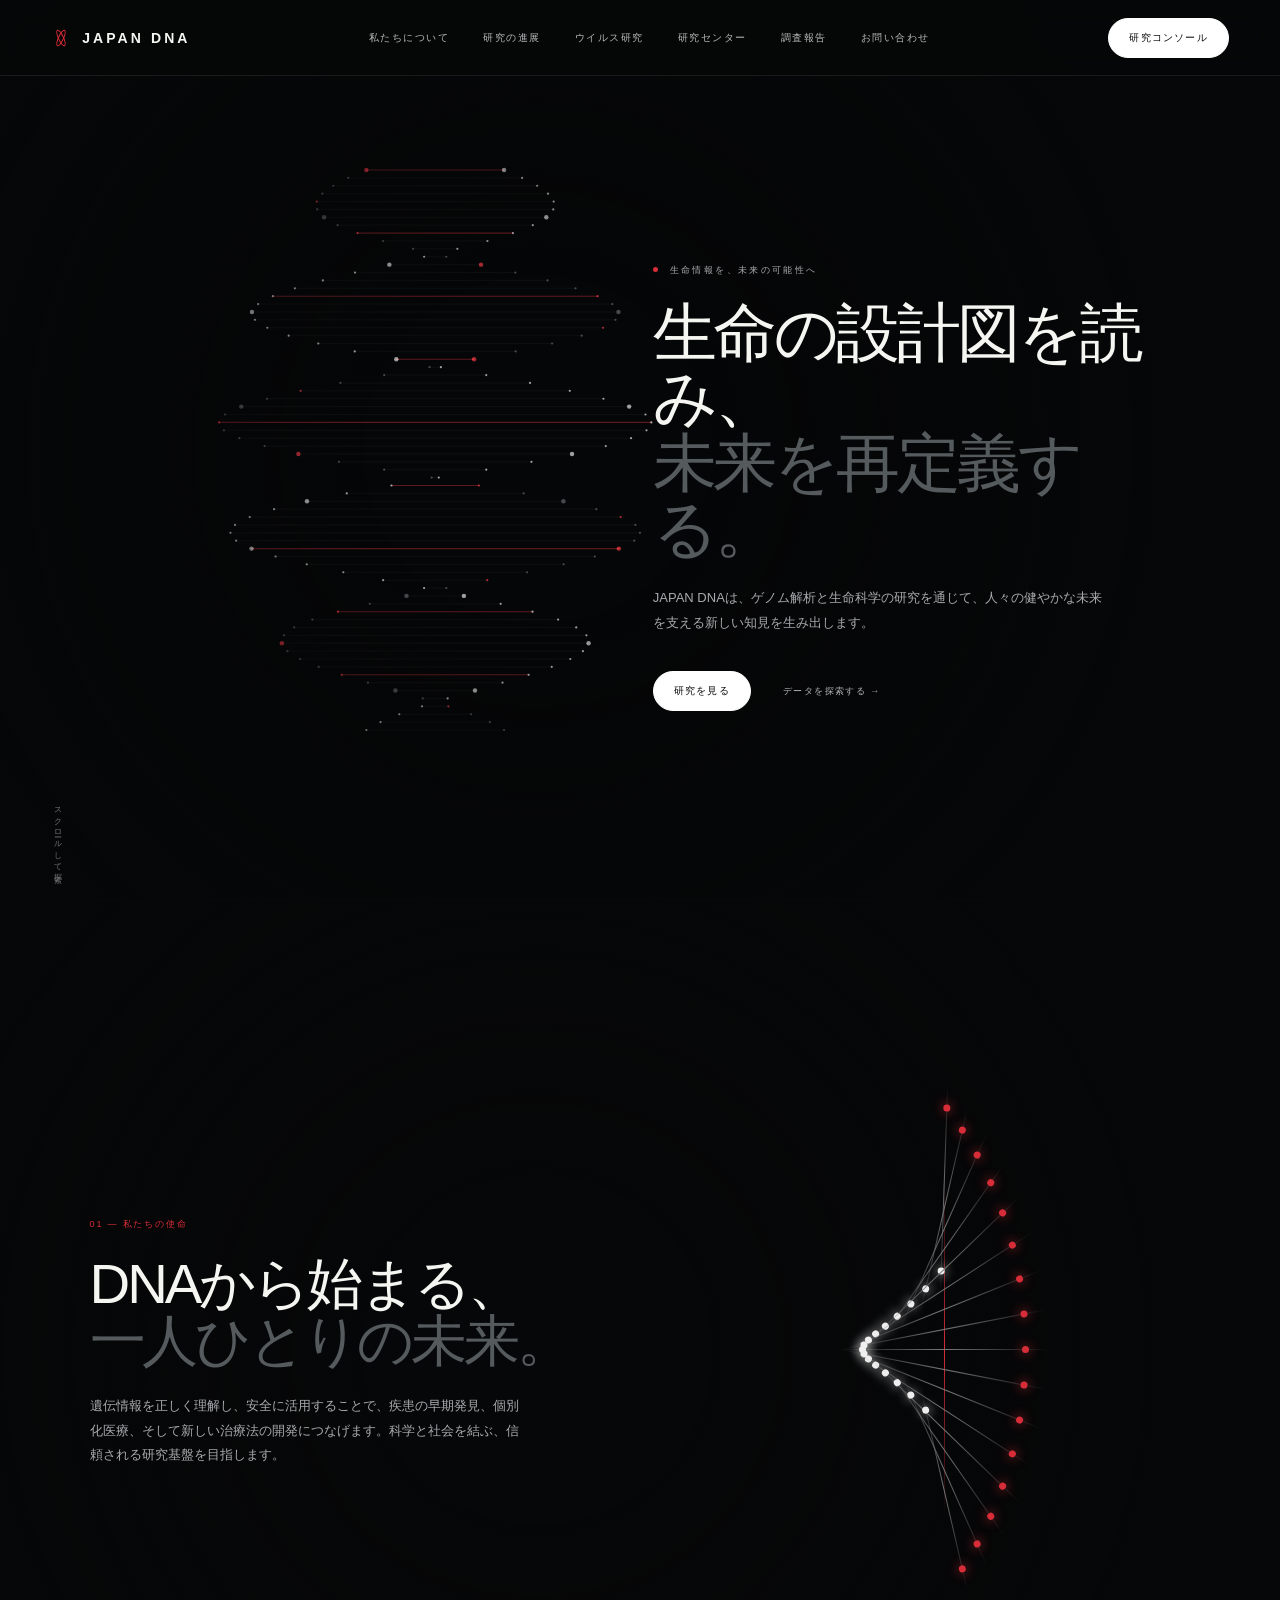
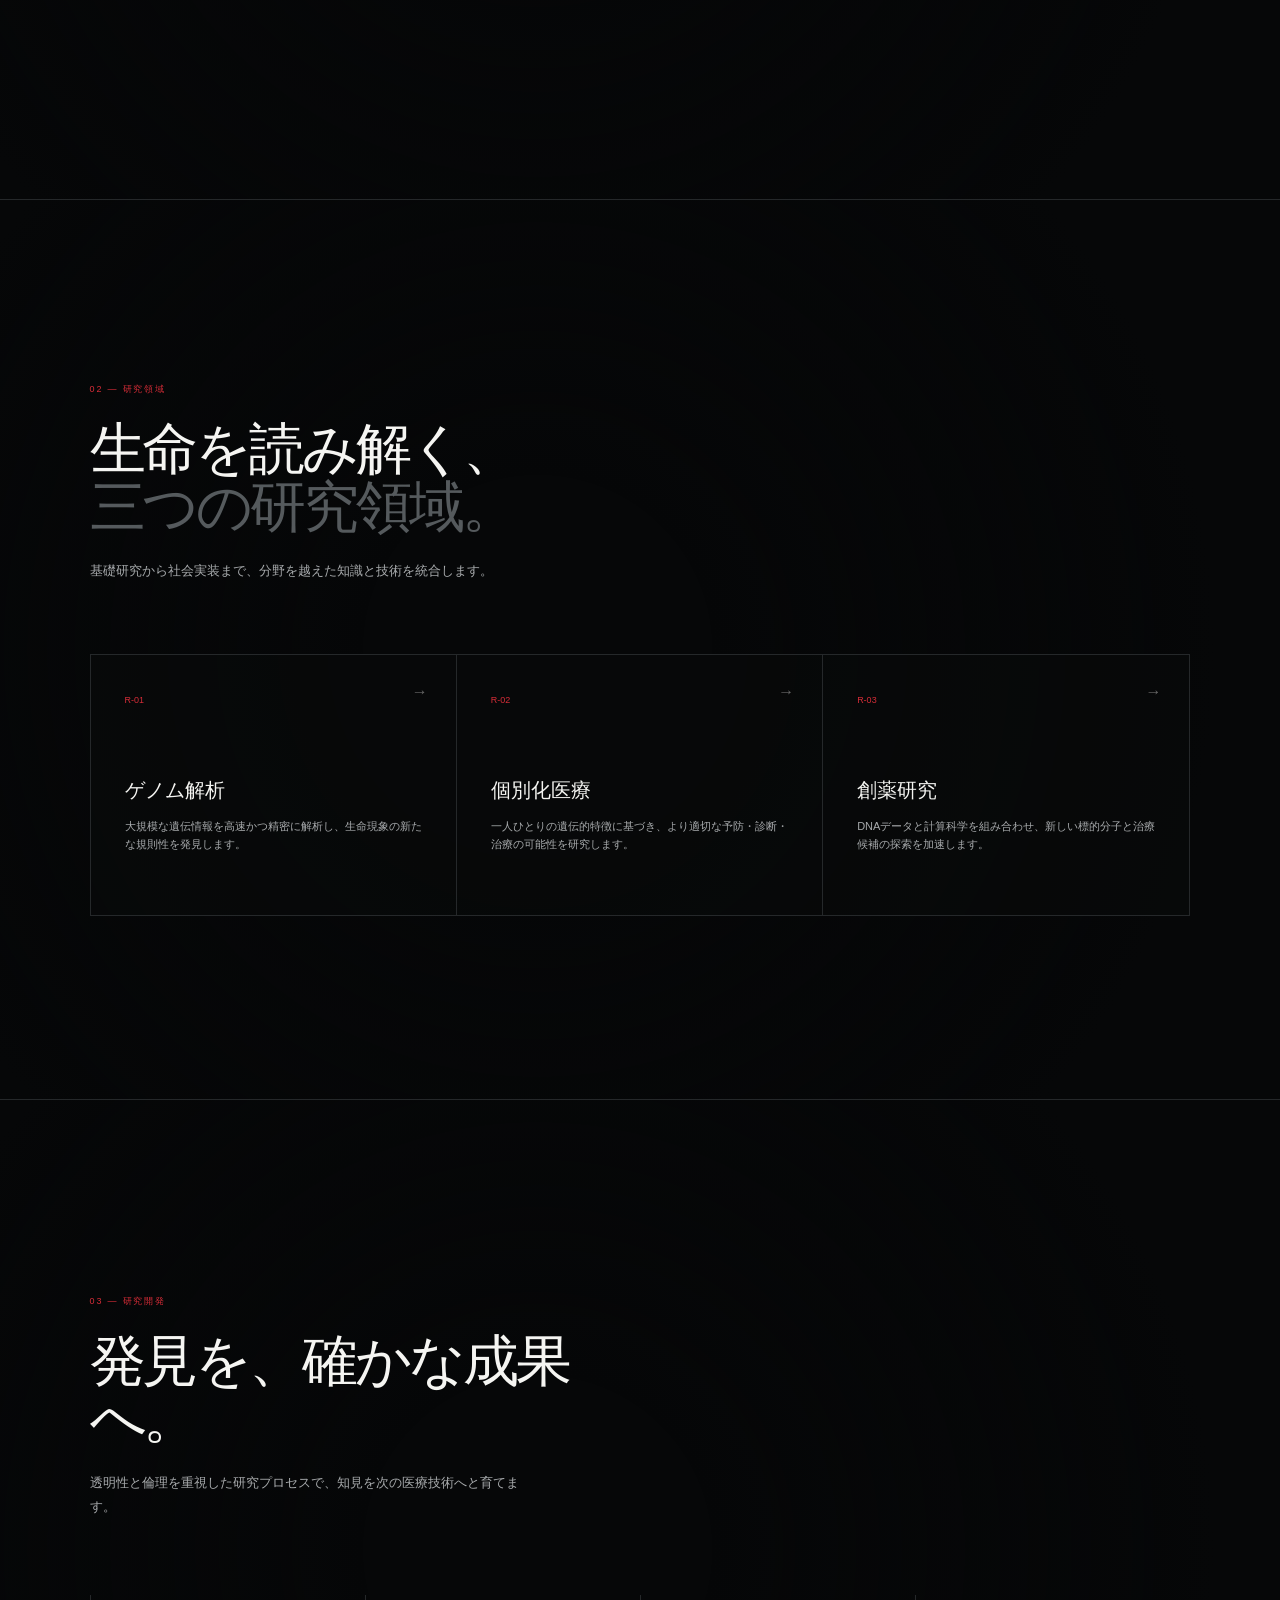
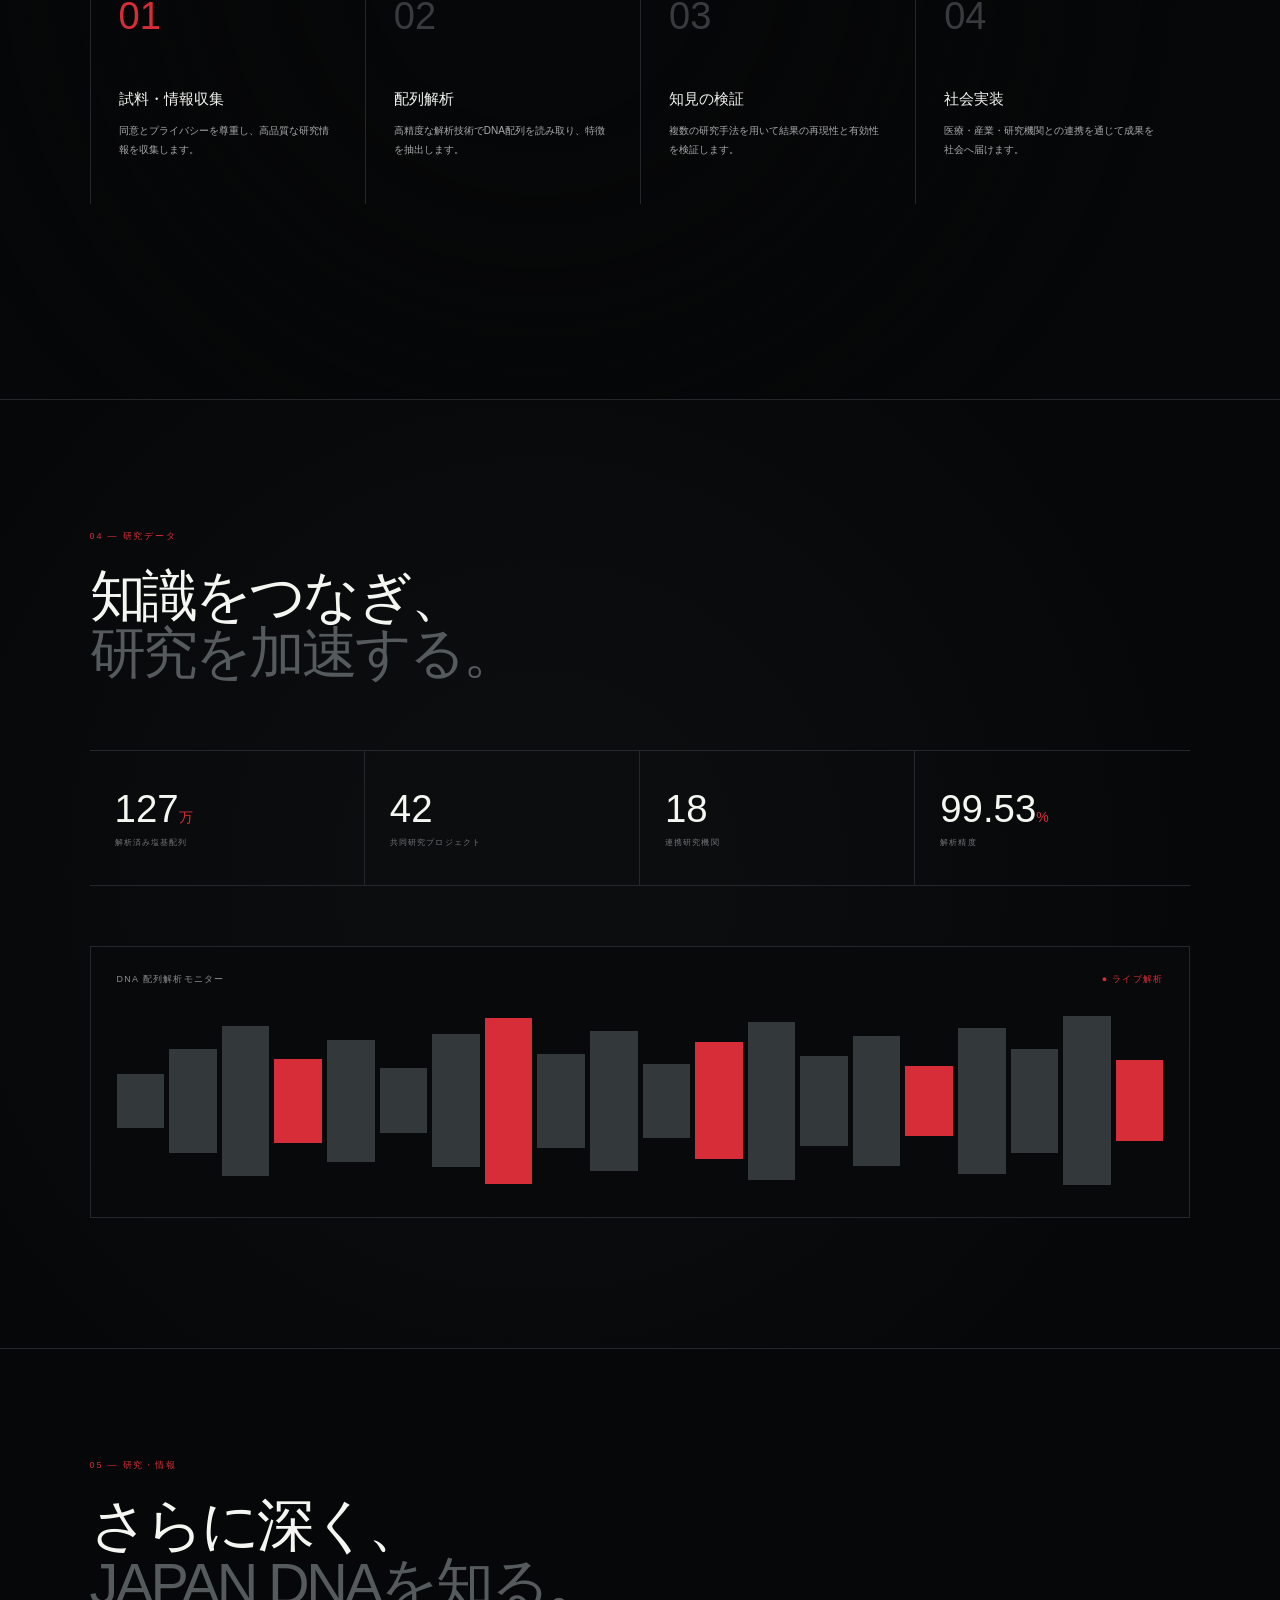
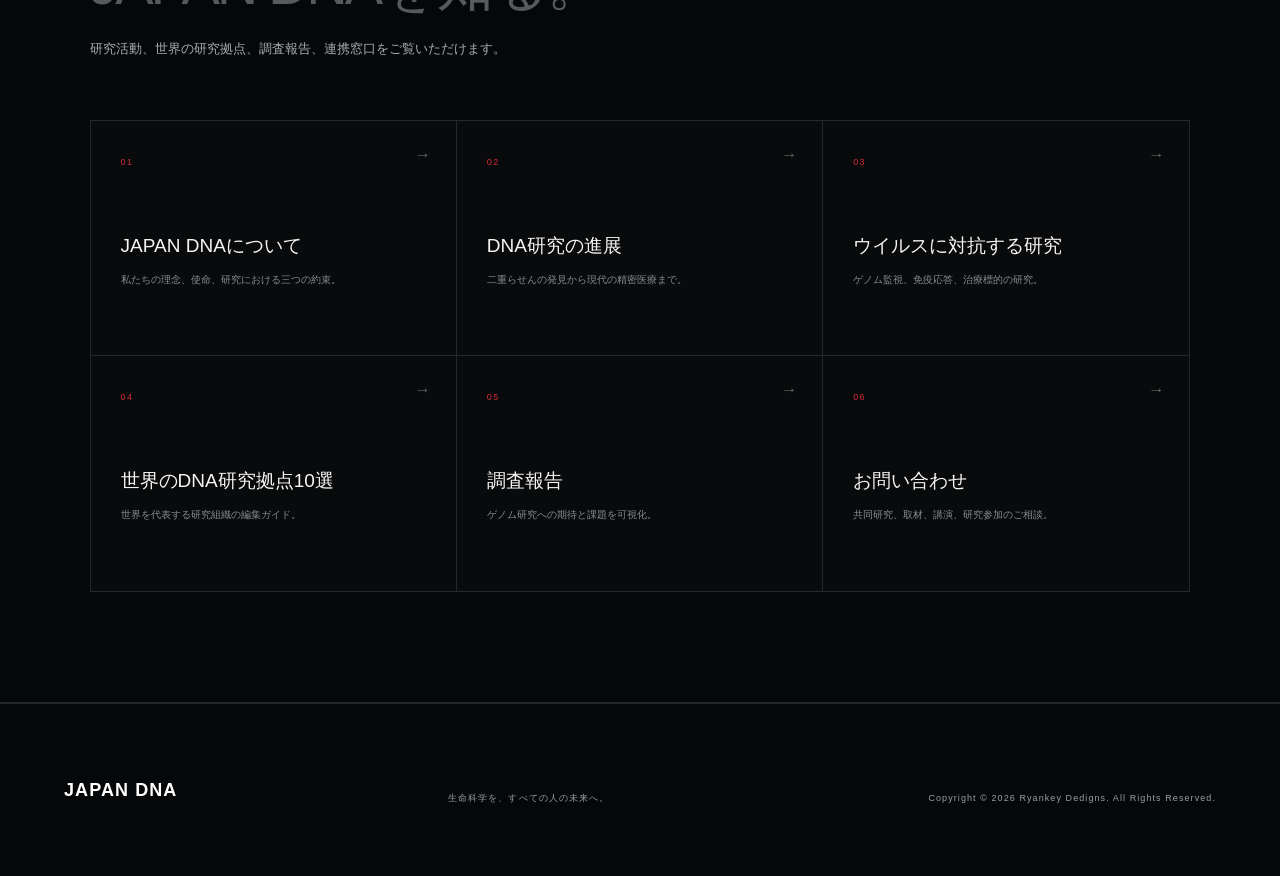
==== commit f51ca370: "Increase homepage mobile small text size" ====
--- a/index.html
+++ b/index.html
@@ -1,6 +1,6 @@
 <!doctype html><html lang="ja"><head><meta charset="utf-8"><meta name="viewport" content="width=device-width,initial-scale=1"><meta name="description" content="JAPAN DNA — DNA研究と生命科学の未来をひらく研究開発プラットフォーム。"><title>JAPAN DNA｜生命科学の未来を解析する</title><style>
 :root{--black:#060708;--panel:#0d0f10;--white:#f5f5f2;--muted:#8b8f91;--dark:#555a5d;--line:#25282a;--red:#d72d38}*{box-sizing:border-box}html{scroll-behavior:smooth}body{margin:0;background:var(--black);color:var(--white);font-family:"Hiragino Kaku Gothic ProN","Yu Gothic",Meiryo,sans-serif;overflow-x:hidden}a{color:inherit;text-decoration:none}button{font:inherit}::selection{background:var(--red);color:#fff}.nav{position:fixed;z-index:20;inset:0 0 auto;display:flex;align-items:center;height:76px;padding:0 4vw;border-bottom:1px solid #ffffff16;background:#060708dd;backdrop-filter:blur(14px)}.brand{font-size:14px;font-weight:700;letter-spacing:.22em;display:flex;align-items:center;gap:11px}.brand-mark{width:20px;height:20px;position:relative}.brand-mark:before,.brand-mark:after{content:"";position:absolute;inset:1px 7px;border:1px solid var(--red);border-radius:50%;transform:rotate(25deg)}.brand-mark:after{transform:rotate(-25deg)}.nav nav{margin:auto;display:flex;gap:34px}.nav nav a{font-size:10px;letter-spacing:.15em;color:#b8babb;transition:.25s}.nav nav a:hover{color:#fff}.nav-button,.primary{border:1px solid #fff;background:#fff;color:#090a0b;border-radius:50px;padding:12px 20px;font-size:10px;letter-spacing:.12em;cursor:pointer;transition:.25s}.nav-button:hover,.primary:hover{background:var(--red);border-color:var(--red);color:#fff}.hero,.scene{min-height:100vh;position:relative;display:flex;align-items:center;border-bottom:1px solid var(--line);overflow:hidden}.hero{padding-top:76px}.hero:after,.scene:after{content:"";position:absolute;inset:0;background:radial-gradient(circle at 42% 50%,transparent 20%,#060708 78%);pointer-events:none}#dna-field{position:fixed;z-index:0;inset:0;width:100%;height:100%;opacity:.95}.hero>*:not(canvas),.scene>*{position:relative;z-index:2}.hero-copy{width:min(620px,42vw);margin-left:auto;margin-right:7vw}.kicker{font-size:9px;letter-spacing:.26em;color:#a9acae}.kicker:before{content:"";display:inline-block;width:5px;height:5px;background:var(--red);border-radius:50%;margin-right:12px;vertical-align:1px}h1,h2{font-weight:400;letter-spacing:-.055em;line-height:1.02;margin:24px 0}h1{font-size:clamp(50px,5vw,82px)}h2{font-size:clamp(42px,4.4vw,70px)}h1 span,h2 span{color:var(--dark)}p{color:#a8abad;font-size:13px;line-height:1.9}.hero-copy p{max-width:460px}.hero-actions{display:flex;gap:26px;align-items:center;margin-top:36px}.text-link{border:0;background:none;color:#b4b6b8;font-size:9px;letter-spacing:.16em;cursor:pointer}.text-link:hover{color:var(--red)}.scroll-note{position:absolute!important;z-index:3!important;bottom:28px;left:4vw;font-size:8px;letter-spacing:.22em;color:#777;writing-mode:vertical-rl}.content{width:100%;padding:130px 7vw}.split{display:grid;grid-template-columns:1fr 1fr;gap:9vw;align-items:center}.intro{max-width:530px}.number{font-size:9px;color:var(--red);letter-spacing:.2em}.intro p{max-width:440px}.research-grid{display:grid;grid-template-columns:repeat(3,1fr);margin-top:70px;border:1px solid var(--line)}.research-card{position:relative;padding:34px;min-height:260px;border-right:1px solid var(--line);background:#090a0b99;cursor:pointer;transition:.3s}.research-card:last-child{border-right:0}.research-card:hover{background:#111315;transform:translateY(-5px)}.research-card .index{font-size:9px;color:var(--red)}.research-card h3{margin:70px 0 13px;font-size:20px;font-weight:400}.research-card p{font-size:11px;line-height:1.7}.research-card .arrow{position:absolute;right:28px;top:28px;color:#666;transition:.25s}.research-card:hover .arrow{color:var(--red);transform:translateX(4px)}.helix-demo{height:440px;position:relative;display:grid;place-items:center}.helix-line{position:absolute;width:1px;height:330px;background:linear-gradient(transparent,var(--red),transparent);left:50%}.base{position:absolute;width:210px;height:1px;background:linear-gradient(90deg,transparent,#777,transparent);transform:translateY(calc((var(--i) - 8)*20px)) rotate(calc((var(--i) - 8)*11deg));animation:breathe 3.6s ease-in-out infinite;animation-delay:calc(var(--i)*-.12s)}.base:before,.base:after{content:"";position:absolute;width:7px;height:7px;border-radius:50%;top:-3px;background:#eee;box-shadow:0 0 12px #fff}.base:before{left:20px}.base:after{right:20px;background:var(--red);box-shadow:0 0 12px #d72d38}@keyframes breathe{50%{width:250px;opacity:.55}}.process{display:grid;grid-template-columns:repeat(4,1fr);margin-top:75px}.step{padding:0 28px 35px;border-left:1px solid var(--line)}.step b{font-size:38px;font-weight:300;color:#373b3d}.step h3{font-size:15px;font-weight:400;margin:52px 0 12px}.step p{font-size:10px}.step.active b{color:var(--red)}.metrics{background:#0b0d0e}.metric-grid{display:grid;grid-template-columns:repeat(4,1fr);margin-top:68px;border-top:1px solid var(--line);border-bottom:1px solid var(--line)}.metric{padding:36px 25px;border-right:1px solid var(--line)}.metric:last-child{border:0}.metric strong{display:block;font-size:clamp(28px,3vw,46px);font-weight:300}.metric small{color:#737779;font-size:8px;letter-spacing:.14em}.metric strong em{font-size:14px;color:var(--red);font-style:normal}.lab-console{margin-top:60px;border:1px solid var(--line);background:#08090a;padding:26px}.console-head{display:flex;justify-content:space-between;font-size:9px;color:#8c9092;letter-spacing:.14em}.live{color:var(--red)}.sequence{display:grid;grid-template-columns:repeat(20,1fr);gap:5px;height:180px;align-items:center;margin-top:25px}.sequence i{display:block;background:#33383a;height:var(--h);transition:.3s}.sequence i:nth-child(4n){background:var(--red)}.lab-console:hover .sequence i{height:calc(var(--h) + 15px)}footer{padding:70px 5vw;display:grid;grid-template-columns:1fr 1fr 1fr;align-items:end;border-top:1px solid var(--line);font-size:9px;letter-spacing:.12em;color:#777}footer .footer-brand{font-size:18px;color:#fff;font-weight:600}footer .copyright{text-align:right}.modal{position:fixed;z-index:50;inset:0;background:#050607f5;display:flex;align-items:center;justify-content:center;opacity:0;pointer-events:none;transition:.35s;padding:24px}.modal.open{opacity:1;pointer-events:auto}.modal-panel{width:min(720px,100%);border:1px solid #34383a;background:#0b0d0e;padding:55px;transform:translateY(20px);transition:.35s}.modal.open .modal-panel{transform:none}.modal-close{float:right;border:0;background:none;color:#aaa;font-size:25px;cursor:pointer}.modal h3{font-size:clamp(32px,5vw,58px);font-weight:300;margin:35px 0 18px}.modal-data{display:grid;grid-template-columns:repeat(3,1fr);gap:1px;background:var(--line);margin-top:35px}.modal-data div{background:#0b0d0e;padding:20px}.modal-data b{display:block;font-size:20px;font-weight:400}.modal-data small{font-size:8px;color:#777}.reveal{opacity:0;transform:translateY(35px);transition:opacity .8s,transform .8s}.reveal.visible{opacity:1;transform:none}@media(max-width:800px){.nav nav{display:none}.nav{padding:0 22px}.nav-button{margin-left:auto}.hero-copy{width:auto;margin:0 24px;padding-top:70px}.hero:after{background:#06070888}.hero h1{font-size:48px}.split{grid-template-columns:1fr}.content{padding:105px 24px}.research-grid,.process,.metric-grid{grid-template-columns:1fr}.research-card{border-right:0;border-bottom:1px solid var(--line)}.process{gap:35px}.step{padding-left:22px}.metric{border-right:0;border-bottom:1px solid var(--line)}.modal-panel{padding:30px 24px}.modal-data{grid-template-columns:1fr}footer{grid-template-columns:1fr;gap:24px}footer .copyright{text-align:left}.sequence{gap:2px}}@media(prefers-reduced-motion:reduce){html{scroll-behavior:auto}*,*:before,*:after{animation:none!important;transition:none!important}.reveal{opacity:1;transform:none}}
-</style><style>footer{position:relative;z-index:5;background:#060708;color:#9b9fa1;line-height:1.8}footer .copyright{color:#9b9fa1}.home-menu{display:none;margin-left:auto;border:1px solid #45484a;background:transparent;color:#fff;border-radius:30px;padding:10px 15px;font-size:10px;letter-spacing:.1em}@media(max-width:800px){footer{padding:48px 24px calc(48px + env(safe-area-inset-bottom));gap:20px;color:#b5b8ba}footer .footer-brand{font-size:20px}footer .copyright{max-width:320px;color:#b5b8ba;overflow-wrap:anywhere}.nav .nav-button{display:none}.home-menu{display:block}.nav nav.home-open{position:absolute;display:flex;top:76px;left:0;right:0;margin:0;padding:22px 24px;background:#08090af5;border-bottom:1px solid var(--line);flex-direction:column;align-items:flex-start;gap:20px}.nav nav.home-open a{font-size:11px;color:#d5d6d7}}</style></head><body><header class="nav"><a class="brand" href="#top"><span class="brand-mark"></span>JAPAN DNA</a><nav><a href="about.html">私たちについて</a><a href="research.html">研究の進展</a><a href="virus.html">ウイルス研究</a><a href="centers.html">研究センター</a><a href="reports.html">調査報告</a><a href="contact.html">お問い合わせ</a></nav><button class="home-menu" type="button" aria-label="メニューを開く" onclick="document.querySelector('.nav nav').classList.toggle('home-open')">メニュー</button><button class="nav-button open-console">研究コンソール</button></header><main>
+</style><style>footer{position:relative;z-index:5;background:#060708;color:#9b9fa1;line-height:1.8}footer .copyright{color:#9b9fa1}.home-menu{display:none;margin-left:auto;border:1px solid #45484a;background:transparent;color:#fff;border-radius:30px;padding:10px 15px;font-size:10px;letter-spacing:.1em}@media(max-width:800px){footer{padding:48px 24px calc(48px + env(safe-area-inset-bottom));gap:20px;color:#b5b8ba;font-size:10.8px}footer .footer-brand{font-size:20px}footer .copyright{max-width:320px;color:#b5b8ba;overflow-wrap:anywhere}.nav .nav-button{display:none}.home-menu{display:block;font-size:12px}.nav nav.home-open{position:absolute;display:flex;top:76px;left:0;right:0;margin:0;padding:22px 24px;background:#08090af5;border-bottom:1px solid var(--line);flex-direction:column;align-items:flex-start;gap:20px}.nav nav.home-open a{font-size:13.2px;color:#d5d6d7}.kicker,.number,.eyebrow,.text-link,.actions a,.console-head,.page-link small{font-size:10.8px}.research-card p{font-size:13.2px}.step p,.page-link p{font-size:12px}.metric small{font-size:9.6px}.hero-copy p,.intro p{font-size:15.6px}}</style></head><body><header class="nav"><a class="brand" href="#top"><span class="brand-mark"></span>JAPAN DNA</a><nav><a href="about.html">私たちについて</a><a href="research.html">研究の進展</a><a href="virus.html">ウイルス研究</a><a href="centers.html">研究センター</a><a href="reports.html">調査報告</a><a href="contact.html">お問い合わせ</a></nav><button class="home-menu" type="button" aria-label="メニューを開く" onclick="document.querySelector('.nav nav').classList.toggle('home-open')">メニュー</button><button class="nav-button open-console">研究コンソール</button></header><main>
 <section class="hero" id="top"><canvas id="dna-field" aria-hidden="true"></canvas><div class="hero-copy reveal"><div class="kicker">生命情報を、未来の可能性へ</div><h1>生命の設計図を読み、<br><span>未来を再定義する。</span></h1><p>JAPAN DNAは、ゲノム解析と生命科学の研究を通じて、人々の健やかな未来を支える新しい知見を生み出します。</p><div class="hero-actions"><a class="primary" href="#research">研究を見る</a><button class="text-link open-console">データを探索する →</button></div></div><span class="scroll-note">スクロールして探索</span></section>
 <section class="scene" id="vision"><div class="content split"><div class="intro reveal"><div class="number">01 — 私たちの使命</div><h2>DNAから始まる、<br><span>一人ひとりの未来。</span></h2><p>遺伝情報を正しく理解し、安全に活用することで、疾患の早期発見、個別化医療、そして新しい治療法の開発につなげます。科学と社会を結ぶ、信頼される研究基盤を目指します。</p></div><div class="helix-demo reveal" aria-label="DNA二重らせんのアニメーション"><span class="helix-line"></span><i class="base" style="--i:0"></i><i class="base" style="--i:1"></i><i class="base" style="--i:2"></i><i class="base" style="--i:3"></i><i class="base" style="--i:4"></i><i class="base" style="--i:5"></i><i class="base" style="--i:6"></i><i class="base" style="--i:7"></i><i class="base" style="--i:8"></i><i class="base" style="--i:9"></i><i class="base" style="--i:10"></i><i class="base" style="--i:11"></i><i class="base" style="--i:12"></i><i class="base" style="--i:13"></i><i class="base" style="--i:14"></i><i class="base" style="--i:15"></i></div></div></section>
 <section class="scene" id="research"><div class="content"><div class="intro reveal"><div class="number">02 — 研究領域</div><h2>生命を読み解く、<br><span>三つの研究領域。</span></h2><p>基礎研究から社会実装まで、分野を越えた知識と技術を統合します。</p></div><div class="research-grid reveal"><article class="research-card" data-topic="ゲノム解析"><span class="index">R-01</span><span class="arrow">→</span><h3>ゲノム解析</h3><p>大規模な遺伝情報を高速かつ精密に解析し、生命現象の新たな規則性を発見します。</p></article><article class="research-card" data-topic="個別化医療"><span class="index">R-02</span><span class="arrow">→</span><h3>個別化医療</h3><p>一人ひとりの遺伝的特徴に基づき、より適切な予防・診断・治療の可能性を研究します。</p></article><article class="research-card" data-topic="創薬研究"><span class="index">R-03</span><span class="arrow">→</span><h3>創薬研究</h3><p>DNAデータと計算科学を組み合わせ、新しい標的分子と治療候補の探索を加速します。</p></article></div></div></section>
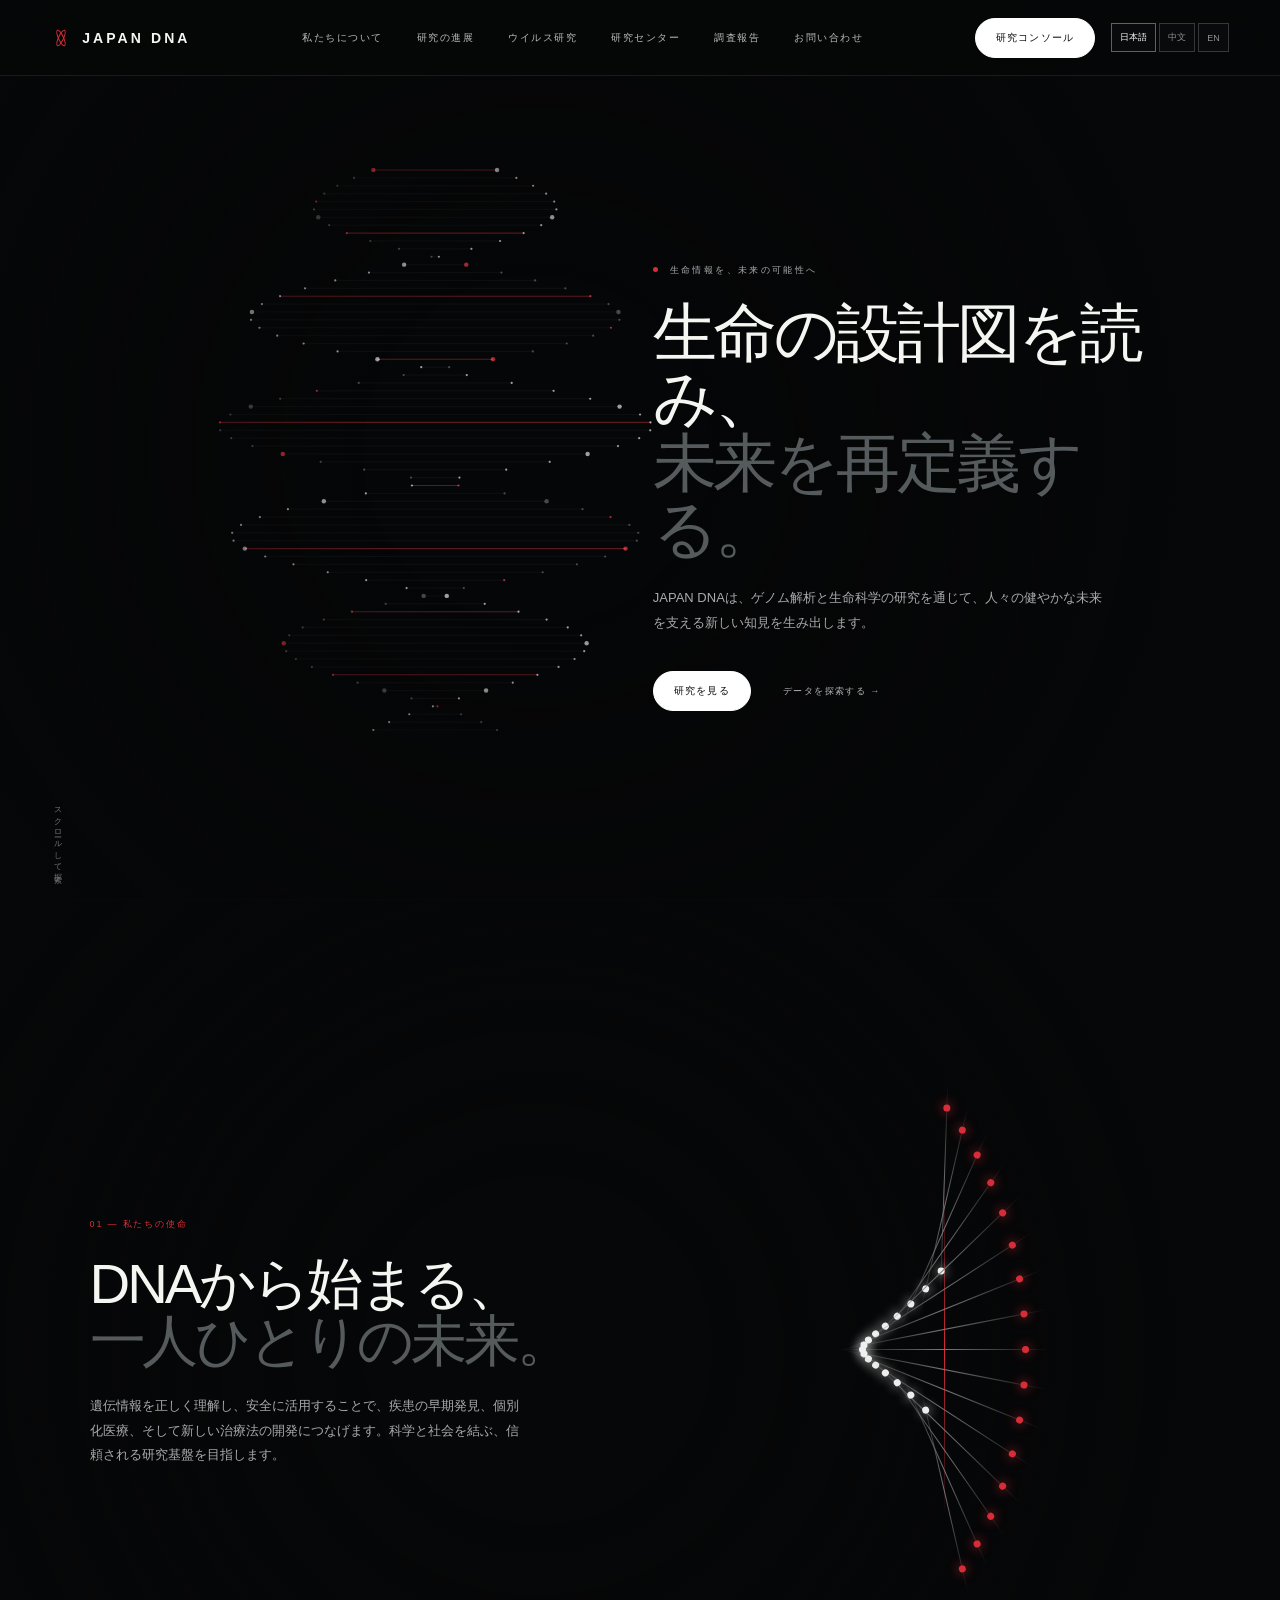
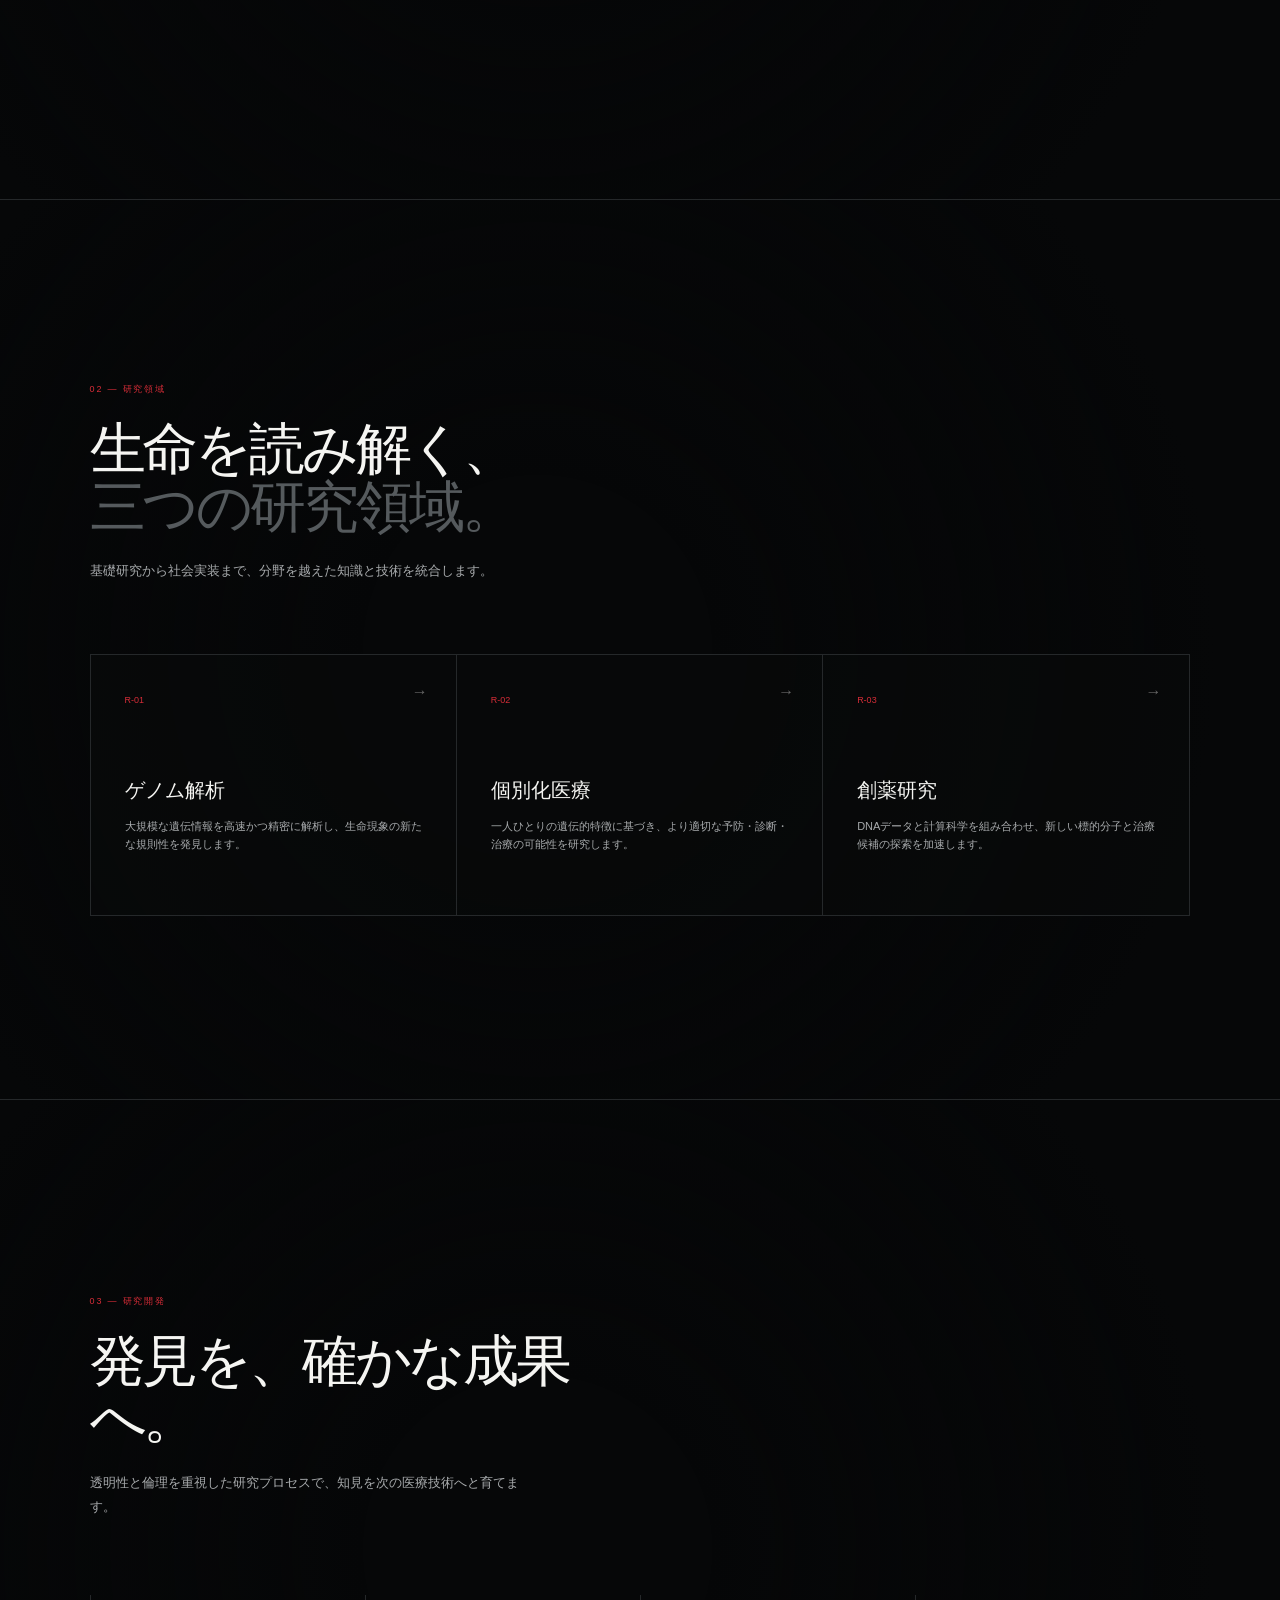
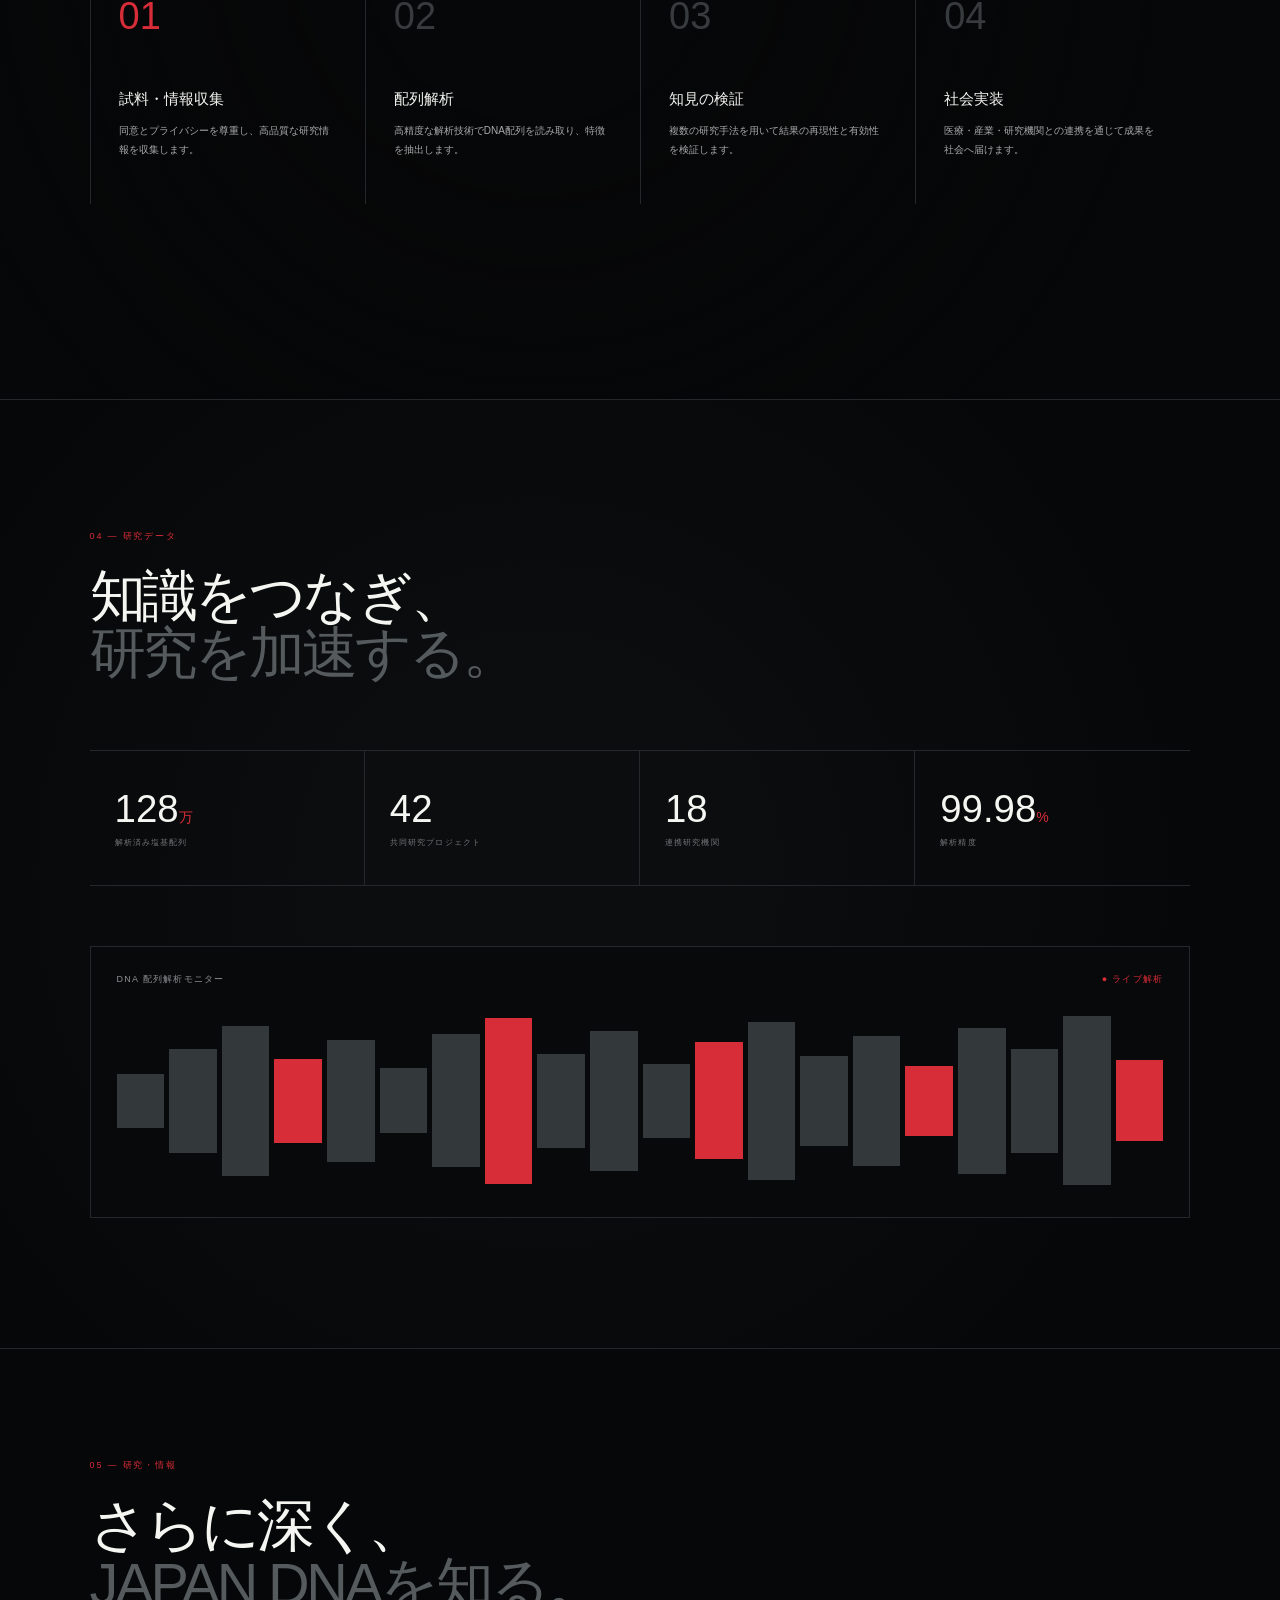
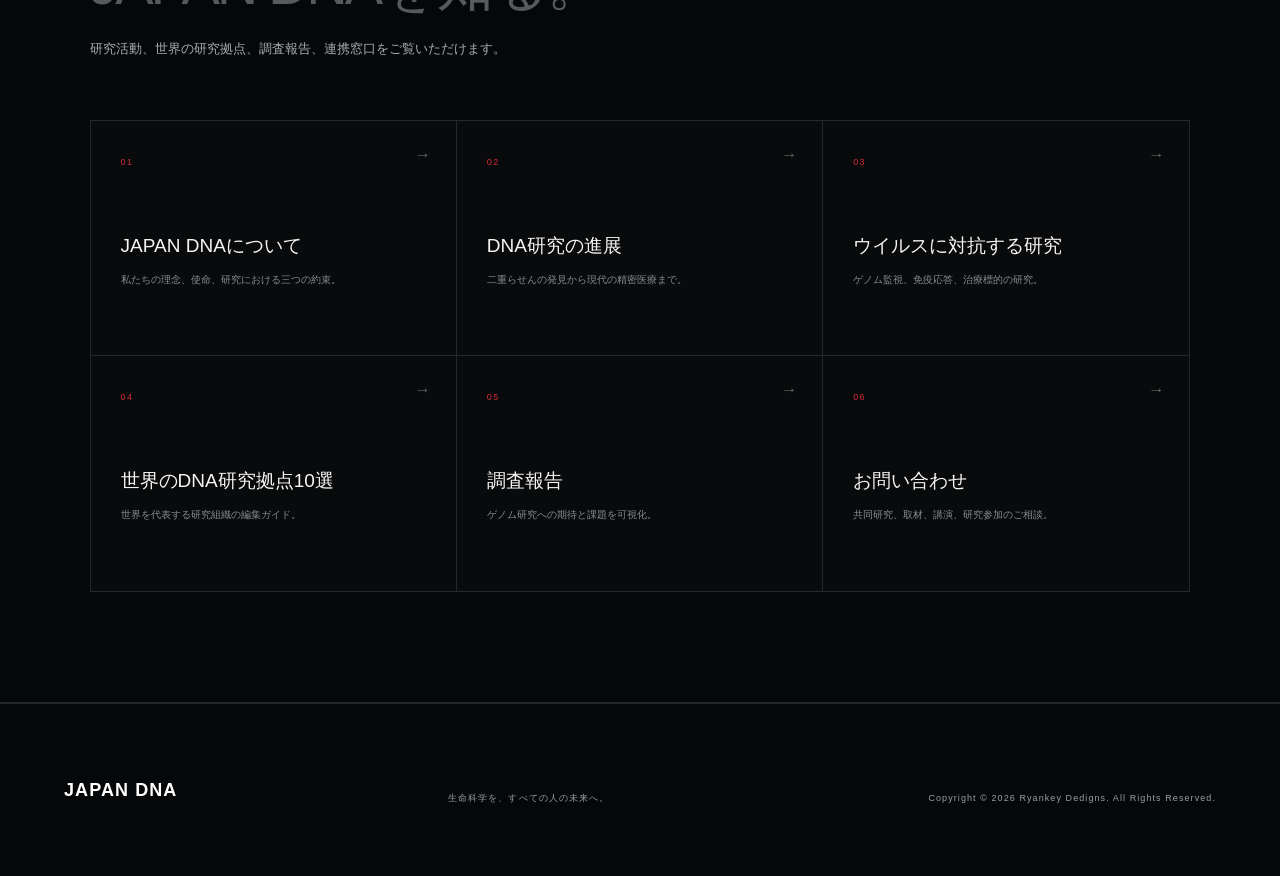
==== commit 43990f35: "Load language switcher on homepage" ====
--- a/index.html
+++ b/index.html
@@ -1,6 +1,6 @@
 <!doctype html><html lang="ja"><head><meta charset="utf-8"><meta name="viewport" content="width=device-width,initial-scale=1"><meta name="description" content="JAPAN DNA — DNA研究と生命科学の未来をひらく研究開発プラットフォーム。"><title>JAPAN DNA｜生命科学の未来を解析する</title><style>
 :root{--black:#060708;--panel:#0d0f10;--white:#f5f5f2;--muted:#8b8f91;--dark:#555a5d;--line:#25282a;--red:#d72d38}*{box-sizing:border-box}html{scroll-behavior:smooth}body{margin:0;background:var(--black);color:var(--white);font-family:"Hiragino Kaku Gothic ProN","Yu Gothic",Meiryo,sans-serif;overflow-x:hidden}a{color:inherit;text-decoration:none}button{font:inherit}::selection{background:var(--red);color:#fff}.nav{position:fixed;z-index:20;inset:0 0 auto;display:flex;align-items:center;height:76px;padding:0 4vw;border-bottom:1px solid #ffffff16;background:#060708dd;backdrop-filter:blur(14px)}.brand{font-size:14px;font-weight:700;letter-spacing:.22em;display:flex;align-items:center;gap:11px}.brand-mark{width:20px;height:20px;position:relative}.brand-mark:before,.brand-mark:after{content:"";position:absolute;inset:1px 7px;border:1px solid var(--red);border-radius:50%;transform:rotate(25deg)}.brand-mark:after{transform:rotate(-25deg)}.nav nav{margin:auto;display:flex;gap:34px}.nav nav a{font-size:10px;letter-spacing:.15em;color:#b8babb;transition:.25s}.nav nav a:hover{color:#fff}.nav-button,.primary{border:1px solid #fff;background:#fff;color:#090a0b;border-radius:50px;padding:12px 20px;font-size:10px;letter-spacing:.12em;cursor:pointer;transition:.25s}.nav-button:hover,.primary:hover{background:var(--red);border-color:var(--red);color:#fff}.hero,.scene{min-height:100vh;position:relative;display:flex;align-items:center;border-bottom:1px solid var(--line);overflow:hidden}.hero{padding-top:76px}.hero:after,.scene:after{content:"";position:absolute;inset:0;background:radial-gradient(circle at 42% 50%,transparent 20%,#060708 78%);pointer-events:none}#dna-field{position:fixed;z-index:0;inset:0;width:100%;height:100%;opacity:.95}.hero>*:not(canvas),.scene>*{position:relative;z-index:2}.hero-copy{width:min(620px,42vw);margin-left:auto;margin-right:7vw}.kicker{font-size:9px;letter-spacing:.26em;color:#a9acae}.kicker:before{content:"";display:inline-block;width:5px;height:5px;background:var(--red);border-radius:50%;margin-right:12px;vertical-align:1px}h1,h2{font-weight:400;letter-spacing:-.055em;line-height:1.02;margin:24px 0}h1{font-size:clamp(50px,5vw,82px)}h2{font-size:clamp(42px,4.4vw,70px)}h1 span,h2 span{color:var(--dark)}p{color:#a8abad;font-size:13px;line-height:1.9}.hero-copy p{max-width:460px}.hero-actions{display:flex;gap:26px;align-items:center;margin-top:36px}.text-link{border:0;background:none;color:#b4b6b8;font-size:9px;letter-spacing:.16em;cursor:pointer}.text-link:hover{color:var(--red)}.scroll-note{position:absolute!important;z-index:3!important;bottom:28px;left:4vw;font-size:8px;letter-spacing:.22em;color:#777;writing-mode:vertical-rl}.content{width:100%;padding:130px 7vw}.split{display:grid;grid-template-columns:1fr 1fr;gap:9vw;align-items:center}.intro{max-width:530px}.number{font-size:9px;color:var(--red);letter-spacing:.2em}.intro p{max-width:440px}.research-grid{display:grid;grid-template-columns:repeat(3,1fr);margin-top:70px;border:1px solid var(--line)}.research-card{position:relative;padding:34px;min-height:260px;border-right:1px solid var(--line);background:#090a0b99;cursor:pointer;transition:.3s}.research-card:last-child{border-right:0}.research-card:hover{background:#111315;transform:translateY(-5px)}.research-card .index{font-size:9px;color:var(--red)}.research-card h3{margin:70px 0 13px;font-size:20px;font-weight:400}.research-card p{font-size:11px;line-height:1.7}.research-card .arrow{position:absolute;right:28px;top:28px;color:#666;transition:.25s}.research-card:hover .arrow{color:var(--red);transform:translateX(4px)}.helix-demo{height:440px;position:relative;display:grid;place-items:center}.helix-line{position:absolute;width:1px;height:330px;background:linear-gradient(transparent,var(--red),transparent);left:50%}.base{position:absolute;width:210px;height:1px;background:linear-gradient(90deg,transparent,#777,transparent);transform:translateY(calc((var(--i) - 8)*20px)) rotate(calc((var(--i) - 8)*11deg));animation:breathe 3.6s ease-in-out infinite;animation-delay:calc(var(--i)*-.12s)}.base:before,.base:after{content:"";position:absolute;width:7px;height:7px;border-radius:50%;top:-3px;background:#eee;box-shadow:0 0 12px #fff}.base:before{left:20px}.base:after{right:20px;background:var(--red);box-shadow:0 0 12px #d72d38}@keyframes breathe{50%{width:250px;opacity:.55}}.process{display:grid;grid-template-columns:repeat(4,1fr);margin-top:75px}.step{padding:0 28px 35px;border-left:1px solid var(--line)}.step b{font-size:38px;font-weight:300;color:#373b3d}.step h3{font-size:15px;font-weight:400;margin:52px 0 12px}.step p{font-size:10px}.step.active b{color:var(--red)}.metrics{background:#0b0d0e}.metric-grid{display:grid;grid-template-columns:repeat(4,1fr);margin-top:68px;border-top:1px solid var(--line);border-bottom:1px solid var(--line)}.metric{padding:36px 25px;border-right:1px solid var(--line)}.metric:last-child{border:0}.metric strong{display:block;font-size:clamp(28px,3vw,46px);font-weight:300}.metric small{color:#737779;font-size:8px;letter-spacing:.14em}.metric strong em{font-size:14px;color:var(--red);font-style:normal}.lab-console{margin-top:60px;border:1px solid var(--line);background:#08090a;padding:26px}.console-head{display:flex;justify-content:space-between;font-size:9px;color:#8c9092;letter-spacing:.14em}.live{color:var(--red)}.sequence{display:grid;grid-template-columns:repeat(20,1fr);gap:5px;height:180px;align-items:center;margin-top:25px}.sequence i{display:block;background:#33383a;height:var(--h);transition:.3s}.sequence i:nth-child(4n){background:var(--red)}.lab-console:hover .sequence i{height:calc(var(--h) + 15px)}footer{padding:70px 5vw;display:grid;grid-template-columns:1fr 1fr 1fr;align-items:end;border-top:1px solid var(--line);font-size:9px;letter-spacing:.12em;color:#777}footer .footer-brand{font-size:18px;color:#fff;font-weight:600}footer .copyright{text-align:right}.modal{position:fixed;z-index:50;inset:0;background:#050607f5;display:flex;align-items:center;justify-content:center;opacity:0;pointer-events:none;transition:.35s;padding:24px}.modal.open{opacity:1;pointer-events:auto}.modal-panel{width:min(720px,100%);border:1px solid #34383a;background:#0b0d0e;padding:55px;transform:translateY(20px);transition:.35s}.modal.open .modal-panel{transform:none}.modal-close{float:right;border:0;background:none;color:#aaa;font-size:25px;cursor:pointer}.modal h3{font-size:clamp(32px,5vw,58px);font-weight:300;margin:35px 0 18px}.modal-data{display:grid;grid-template-columns:repeat(3,1fr);gap:1px;background:var(--line);margin-top:35px}.modal-data div{background:#0b0d0e;padding:20px}.modal-data b{display:block;font-size:20px;font-weight:400}.modal-data small{font-size:8px;color:#777}.reveal{opacity:0;transform:translateY(35px);transition:opacity .8s,transform .8s}.reveal.visible{opacity:1;transform:none}@media(max-width:800px){.nav nav{display:none}.nav{padding:0 22px}.nav-button{margin-left:auto}.hero-copy{width:auto;margin:0 24px;padding-top:70px}.hero:after{background:#06070888}.hero h1{font-size:48px}.split{grid-template-columns:1fr}.content{padding:105px 24px}.research-grid,.process,.metric-grid{grid-template-columns:1fr}.research-card{border-right:0;border-bottom:1px solid var(--line)}.process{gap:35px}.step{padding-left:22px}.metric{border-right:0;border-bottom:1px solid var(--line)}.modal-panel{padding:30px 24px}.modal-data{grid-template-columns:1fr}footer{grid-template-columns:1fr;gap:24px}footer .copyright{text-align:left}.sequence{gap:2px}}@media(prefers-reduced-motion:reduce){html{scroll-behavior:auto}*,*:before,*:after{animation:none!important;transition:none!important}.reveal{opacity:1;transform:none}}
-</style><style>footer{position:relative;z-index:5;background:#060708;color:#9b9fa1;line-height:1.8}footer .copyright{color:#9b9fa1}.home-menu{display:none;margin-left:auto;border:1px solid #45484a;background:transparent;color:#fff;border-radius:30px;padding:10px 15px;font-size:10px;letter-spacing:.1em}@media(max-width:800px){footer{padding:48px 24px calc(48px + env(safe-area-inset-bottom));gap:20px;color:#b5b8ba;font-size:10.8px}footer .footer-brand{font-size:20px}footer .copyright{max-width:320px;color:#b5b8ba;overflow-wrap:anywhere}.nav .nav-button{display:none}.home-menu{display:block;font-size:12px}.nav nav.home-open{position:absolute;display:flex;top:76px;left:0;right:0;margin:0;padding:22px 24px;background:#08090af5;border-bottom:1px solid var(--line);flex-direction:column;align-items:flex-start;gap:20px}.nav nav.home-open a{font-size:13.2px;color:#d5d6d7}.kicker,.number,.eyebrow,.text-link,.actions a,.console-head,.page-link small{font-size:10.8px}.research-card p{font-size:13.2px}.step p,.page-link p{font-size:12px}.metric small{font-size:9.6px}.hero-copy p,.intro p{font-size:15.6px}}</style></head><body><header class="nav"><a class="brand" href="#top"><span class="brand-mark"></span>JAPAN DNA</a><nav><a href="about.html">私たちについて</a><a href="research.html">研究の進展</a><a href="virus.html">ウイルス研究</a><a href="centers.html">研究センター</a><a href="reports.html">調査報告</a><a href="contact.html">お問い合わせ</a></nav><button class="home-menu" type="button" aria-label="メニューを開く" onclick="document.querySelector('.nav nav').classList.toggle('home-open')">メニュー</button><button class="nav-button open-console">研究コンソール</button></header><main>
+</style><style>footer{position:relative;z-index:5;background:#060708;color:#9b9fa1;line-height:1.8}footer .copyright{color:#9b9fa1}.home-menu{display:none;margin-left:auto;border:1px solid #45484a;background:transparent;color:#fff;border-radius:30px;padding:10px 15px;font-size:10px;letter-spacing:.1em}@media(max-width:800px){footer{padding:48px 24px calc(48px + env(safe-area-inset-bottom));gap:20px;color:#b5b8ba;font-size:10.8px}footer .footer-brand{font-size:20px}footer .copyright{max-width:320px;color:#b5b8ba;overflow-wrap:anywhere}.nav .nav-button{display:none}.home-menu{display:block;font-size:12px}.nav nav.home-open{position:absolute;display:flex;top:76px;left:0;right:0;margin:0;padding:22px 24px;background:#08090af5;border-bottom:1px solid var(--line);flex-direction:column;align-items:flex-start;gap:20px}.nav nav.home-open a{font-size:13.2px;color:#d5d6d7}.kicker,.number,.eyebrow,.text-link,.actions a,.console-head,.page-link small{font-size:10.8px}.research-card p{font-size:13.2px}.step p,.page-link p{font-size:12px}.metric small{font-size:9.6px}.hero-copy p,.intro p{font-size:15.6px}}</style><script defer src="assets/i18n.js"></script></head><body><header class="nav"><a class="brand" href="#top"><span class="brand-mark"></span>JAPAN DNA</a><nav><a href="about.html">私たちについて</a><a href="research.html">研究の進展</a><a href="virus.html">ウイルス研究</a><a href="centers.html">研究センター</a><a href="reports.html">調査報告</a><a href="contact.html">お問い合わせ</a></nav><button class="home-menu" type="button" aria-label="メニューを開く" onclick="document.querySelector('.nav nav').classList.toggle('home-open')">メニュー</button><button class="nav-button open-console">研究コンソール</button></header><main>
 <section class="hero" id="top"><canvas id="dna-field" aria-hidden="true"></canvas><div class="hero-copy reveal"><div class="kicker">生命情報を、未来の可能性へ</div><h1>生命の設計図を読み、<br><span>未来を再定義する。</span></h1><p>JAPAN DNAは、ゲノム解析と生命科学の研究を通じて、人々の健やかな未来を支える新しい知見を生み出します。</p><div class="hero-actions"><a class="primary" href="#research">研究を見る</a><button class="text-link open-console">データを探索する →</button></div></div><span class="scroll-note">スクロールして探索</span></section>
 <section class="scene" id="vision"><div class="content split"><div class="intro reveal"><div class="number">01 — 私たちの使命</div><h2>DNAから始まる、<br><span>一人ひとりの未来。</span></h2><p>遺伝情報を正しく理解し、安全に活用することで、疾患の早期発見、個別化医療、そして新しい治療法の開発につなげます。科学と社会を結ぶ、信頼される研究基盤を目指します。</p></div><div class="helix-demo reveal" aria-label="DNA二重らせんのアニメーション"><span class="helix-line"></span><i class="base" style="--i:0"></i><i class="base" style="--i:1"></i><i class="base" style="--i:2"></i><i class="base" style="--i:3"></i><i class="base" style="--i:4"></i><i class="base" style="--i:5"></i><i class="base" style="--i:6"></i><i class="base" style="--i:7"></i><i class="base" style="--i:8"></i><i class="base" style="--i:9"></i><i class="base" style="--i:10"></i><i class="base" style="--i:11"></i><i class="base" style="--i:12"></i><i class="base" style="--i:13"></i><i class="base" style="--i:14"></i><i class="base" style="--i:15"></i></div></div></section>
 <section class="scene" id="research"><div class="content"><div class="intro reveal"><div class="number">02 — 研究領域</div><h2>生命を読み解く、<br><span>三つの研究領域。</span></h2><p>基礎研究から社会実装まで、分野を越えた知識と技術を統合します。</p></div><div class="research-grid reveal"><article class="research-card" data-topic="ゲノム解析"><span class="index">R-01</span><span class="arrow">→</span><h3>ゲノム解析</h3><p>大規模な遺伝情報を高速かつ精密に解析し、生命現象の新たな規則性を発見します。</p></article><article class="research-card" data-topic="個別化医療"><span class="index">R-02</span><span class="arrow">→</span><h3>個別化医療</h3><p>一人ひとりの遺伝的特徴に基づき、より適切な予防・診断・治療の可能性を研究します。</p></article><article class="research-card" data-topic="創薬研究"><span class="index">R-03</span><span class="arrow">→</span><h3>創薬研究</h3><p>DNAデータと計算科学を組み合わせ、新しい標的分子と治療候補の探索を加速します。</p></article></div></div></section>
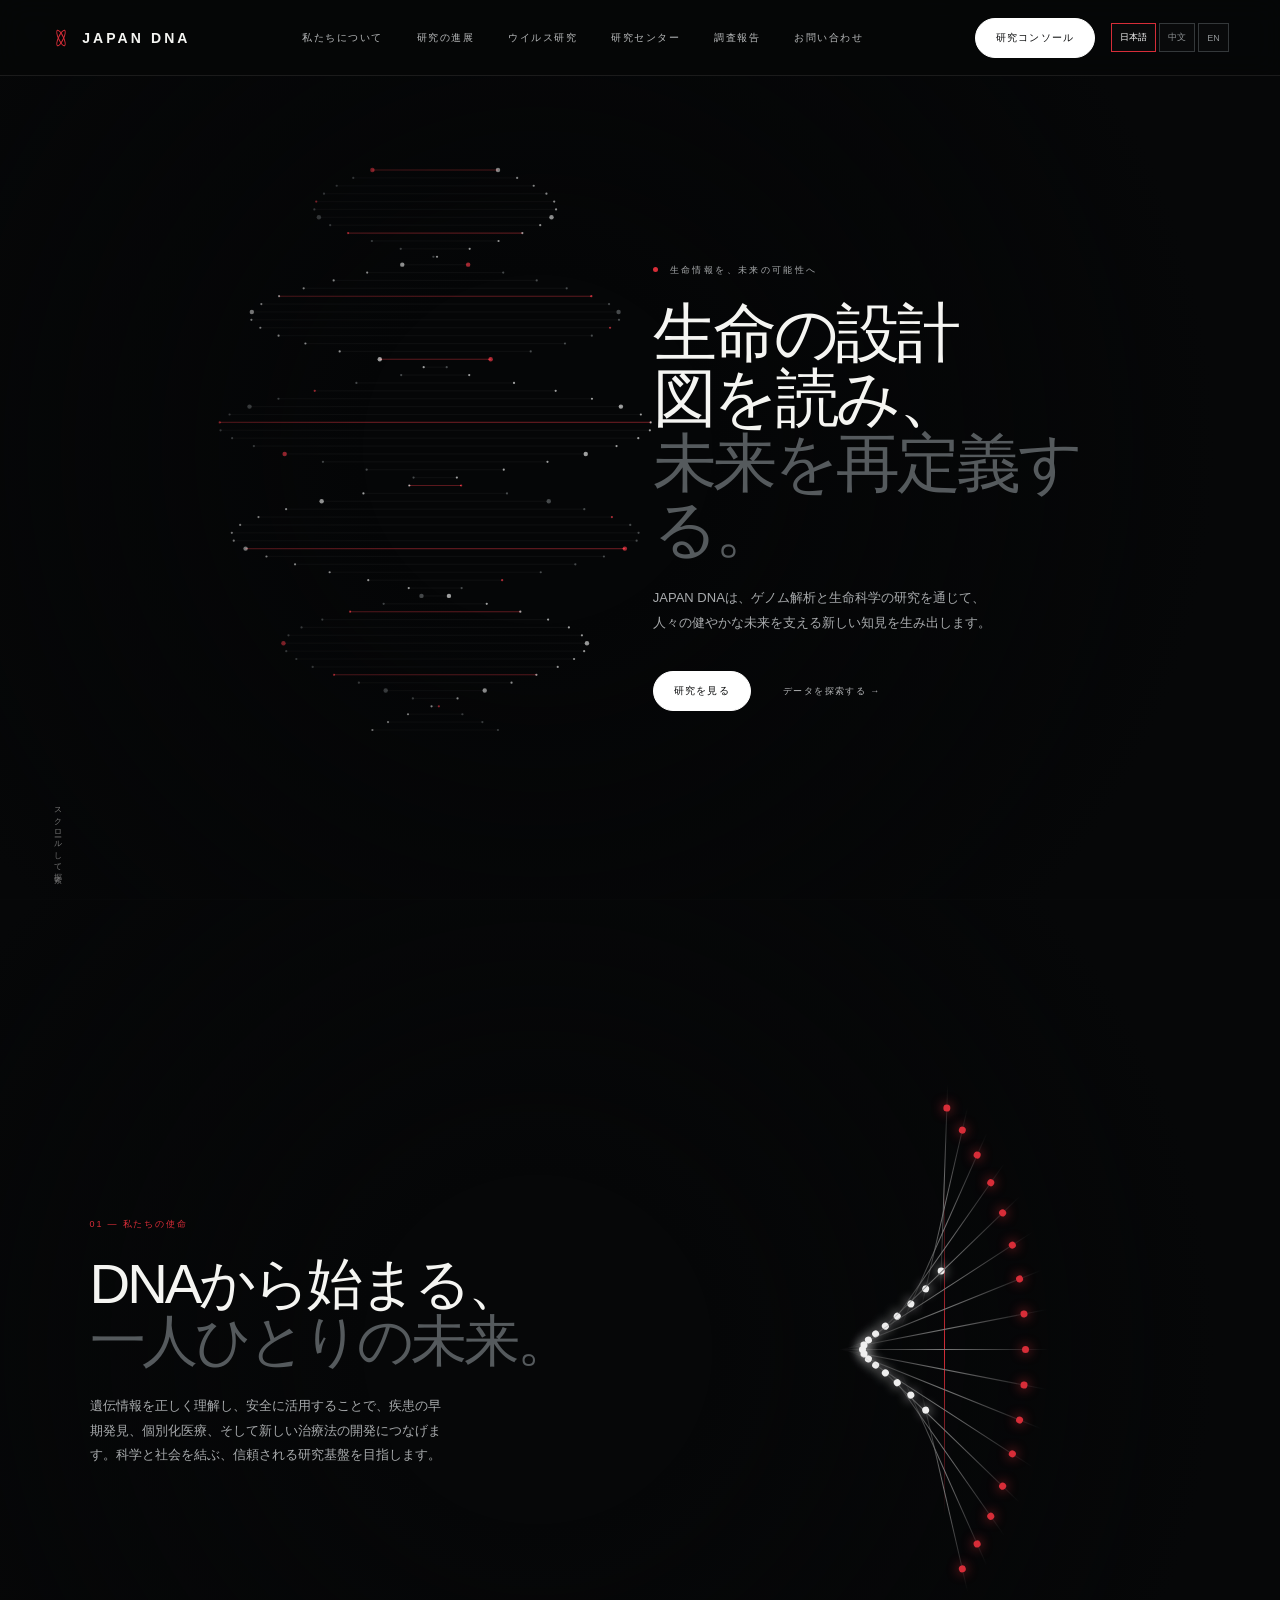
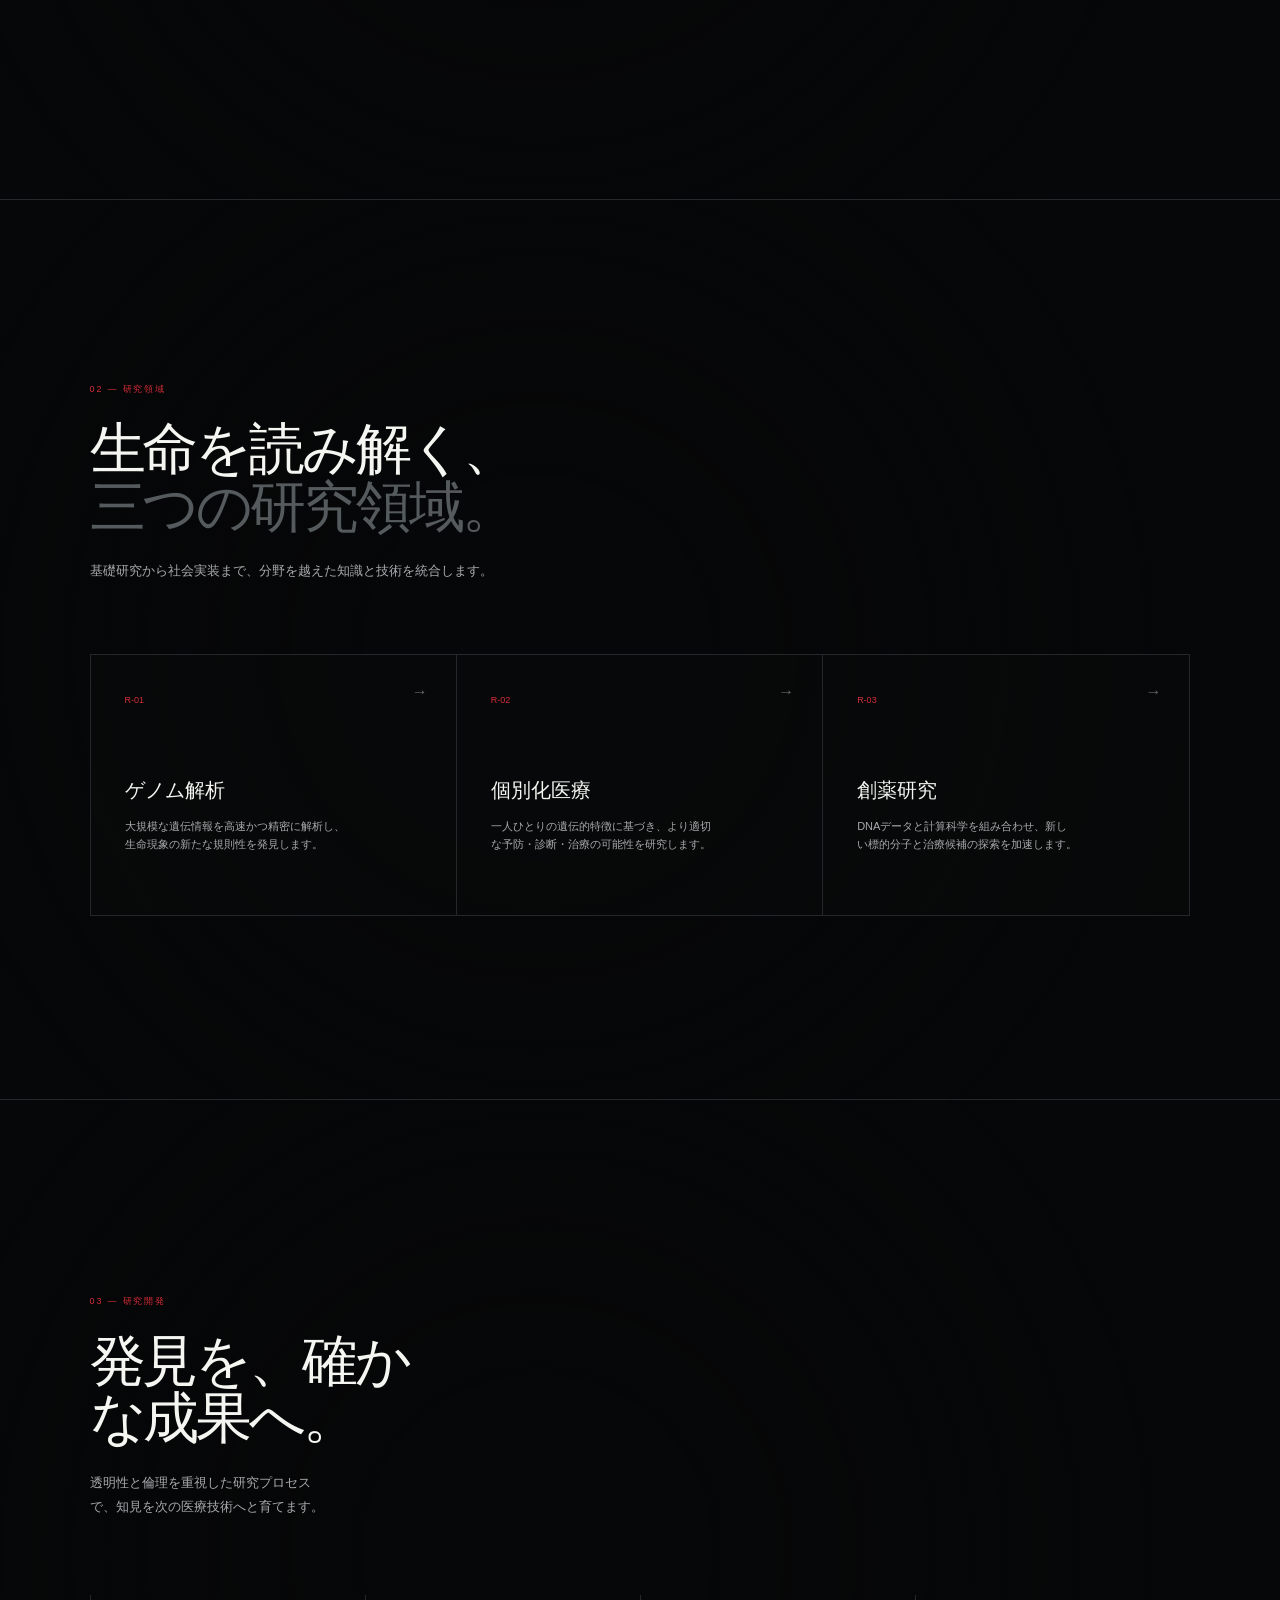
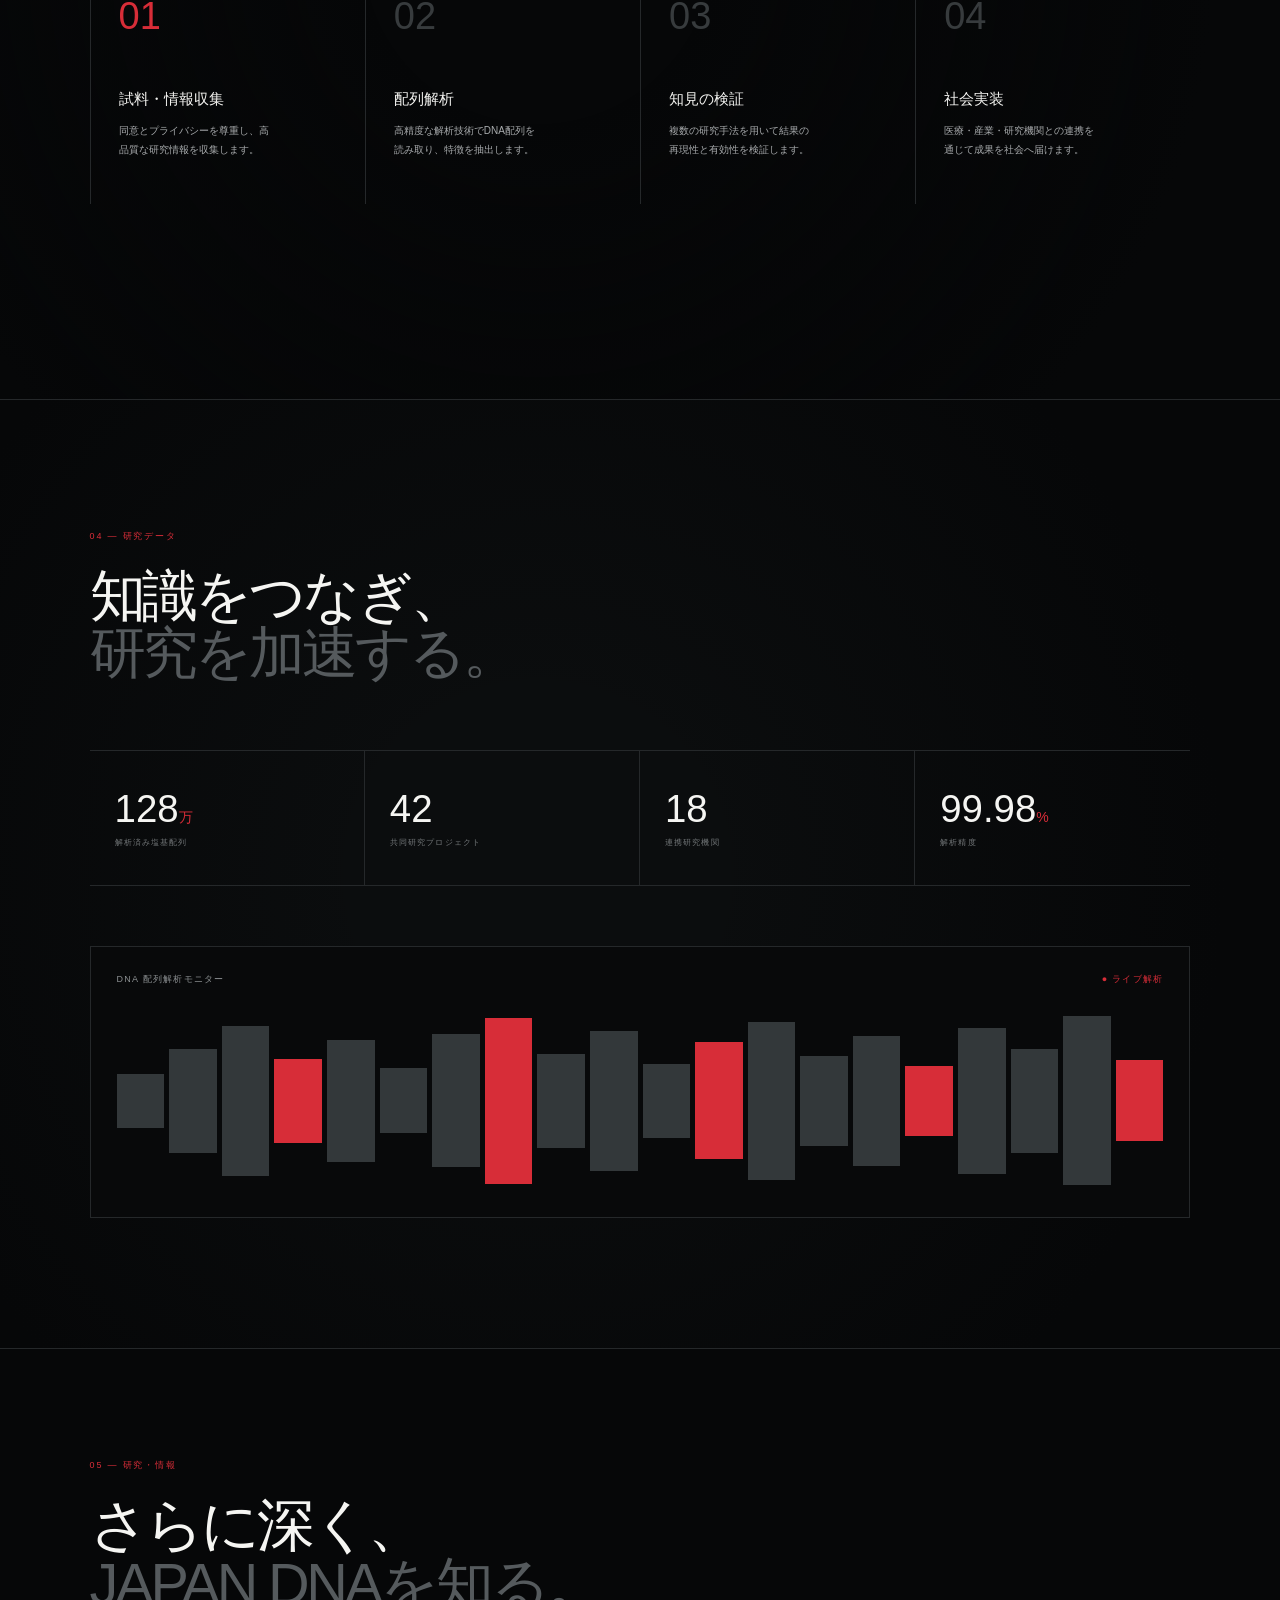
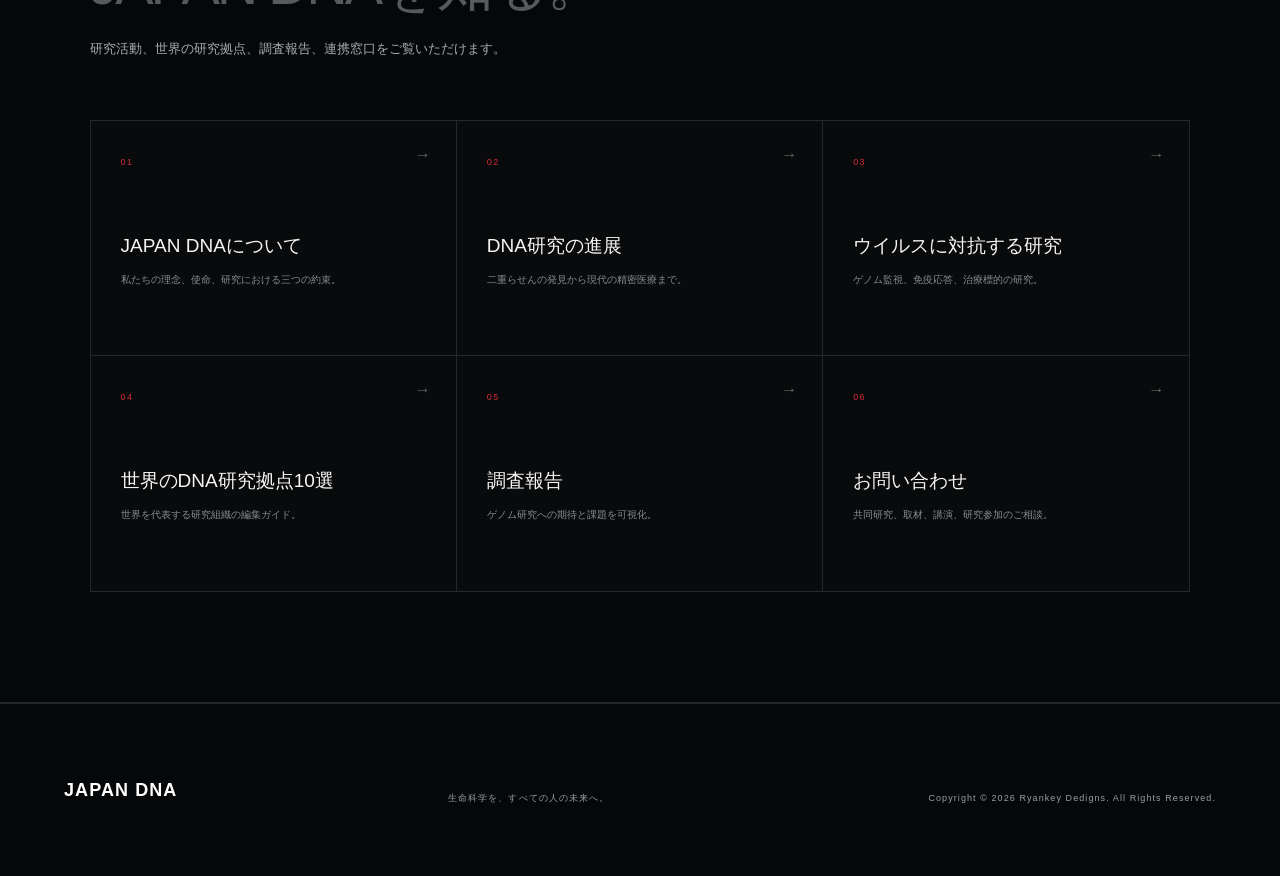
==== commit 9f2c38b6: "Improve CJK line wrapping in index.html" ====
--- a/index.html
+++ b/index.html
@@ -1,6 +1,6 @@
 <!doctype html><html lang="ja"><head><meta charset="utf-8"><meta name="viewport" content="width=device-width,initial-scale=1"><meta name="description" content="JAPAN DNA — DNA研究と生命科学の未来をひらく研究開発プラットフォーム。"><title>JAPAN DNA｜生命科学の未来を解析する</title><style>
 :root{--black:#060708;--panel:#0d0f10;--white:#f5f5f2;--muted:#8b8f91;--dark:#555a5d;--line:#25282a;--red:#d72d38}*{box-sizing:border-box}html{scroll-behavior:smooth}body{margin:0;background:var(--black);color:var(--white);font-family:"Hiragino Kaku Gothic ProN","Yu Gothic",Meiryo,sans-serif;overflow-x:hidden}a{color:inherit;text-decoration:none}button{font:inherit}::selection{background:var(--red);color:#fff}.nav{position:fixed;z-index:20;inset:0 0 auto;display:flex;align-items:center;height:76px;padding:0 4vw;border-bottom:1px solid #ffffff16;background:#060708dd;backdrop-filter:blur(14px)}.brand{font-size:14px;font-weight:700;letter-spacing:.22em;display:flex;align-items:center;gap:11px}.brand-mark{width:20px;height:20px;position:relative}.brand-mark:before,.brand-mark:after{content:"";position:absolute;inset:1px 7px;border:1px solid var(--red);border-radius:50%;transform:rotate(25deg)}.brand-mark:after{transform:rotate(-25deg)}.nav nav{margin:auto;display:flex;gap:34px}.nav nav a{font-size:10px;letter-spacing:.15em;color:#b8babb;transition:.25s}.nav nav a:hover{color:#fff}.nav-button,.primary{border:1px solid #fff;background:#fff;color:#090a0b;border-radius:50px;padding:12px 20px;font-size:10px;letter-spacing:.12em;cursor:pointer;transition:.25s}.nav-button:hover,.primary:hover{background:var(--red);border-color:var(--red);color:#fff}.hero,.scene{min-height:100vh;position:relative;display:flex;align-items:center;border-bottom:1px solid var(--line);overflow:hidden}.hero{padding-top:76px}.hero:after,.scene:after{content:"";position:absolute;inset:0;background:radial-gradient(circle at 42% 50%,transparent 20%,#060708 78%);pointer-events:none}#dna-field{position:fixed;z-index:0;inset:0;width:100%;height:100%;opacity:.95}.hero>*:not(canvas),.scene>*{position:relative;z-index:2}.hero-copy{width:min(620px,42vw);margin-left:auto;margin-right:7vw}.kicker{font-size:9px;letter-spacing:.26em;color:#a9acae}.kicker:before{content:"";display:inline-block;width:5px;height:5px;background:var(--red);border-radius:50%;margin-right:12px;vertical-align:1px}h1,h2{font-weight:400;letter-spacing:-.055em;line-height:1.02;margin:24px 0}h1{font-size:clamp(50px,5vw,82px)}h2{font-size:clamp(42px,4.4vw,70px)}h1 span,h2 span{color:var(--dark)}p{color:#a8abad;font-size:13px;line-height:1.9}.hero-copy p{max-width:460px}.hero-actions{display:flex;gap:26px;align-items:center;margin-top:36px}.text-link{border:0;background:none;color:#b4b6b8;font-size:9px;letter-spacing:.16em;cursor:pointer}.text-link:hover{color:var(--red)}.scroll-note{position:absolute!important;z-index:3!important;bottom:28px;left:4vw;font-size:8px;letter-spacing:.22em;color:#777;writing-mode:vertical-rl}.content{width:100%;padding:130px 7vw}.split{display:grid;grid-template-columns:1fr 1fr;gap:9vw;align-items:center}.intro{max-width:530px}.number{font-size:9px;color:var(--red);letter-spacing:.2em}.intro p{max-width:440px}.research-grid{display:grid;grid-template-columns:repeat(3,1fr);margin-top:70px;border:1px solid var(--line)}.research-card{position:relative;padding:34px;min-height:260px;border-right:1px solid var(--line);background:#090a0b99;cursor:pointer;transition:.3s}.research-card:last-child{border-right:0}.research-card:hover{background:#111315;transform:translateY(-5px)}.research-card .index{font-size:9px;color:var(--red)}.research-card h3{margin:70px 0 13px;font-size:20px;font-weight:400}.research-card p{font-size:11px;line-height:1.7}.research-card .arrow{position:absolute;right:28px;top:28px;color:#666;transition:.25s}.research-card:hover .arrow{color:var(--red);transform:translateX(4px)}.helix-demo{height:440px;position:relative;display:grid;place-items:center}.helix-line{position:absolute;width:1px;height:330px;background:linear-gradient(transparent,var(--red),transparent);left:50%}.base{position:absolute;width:210px;height:1px;background:linear-gradient(90deg,transparent,#777,transparent);transform:translateY(calc((var(--i) - 8)*20px)) rotate(calc((var(--i) - 8)*11deg));animation:breathe 3.6s ease-in-out infinite;animation-delay:calc(var(--i)*-.12s)}.base:before,.base:after{content:"";position:absolute;width:7px;height:7px;border-radius:50%;top:-3px;background:#eee;box-shadow:0 0 12px #fff}.base:before{left:20px}.base:after{right:20px;background:var(--red);box-shadow:0 0 12px #d72d38}@keyframes breathe{50%{width:250px;opacity:.55}}.process{display:grid;grid-template-columns:repeat(4,1fr);margin-top:75px}.step{padding:0 28px 35px;border-left:1px solid var(--line)}.step b{font-size:38px;font-weight:300;color:#373b3d}.step h3{font-size:15px;font-weight:400;margin:52px 0 12px}.step p{font-size:10px}.step.active b{color:var(--red)}.metrics{background:#0b0d0e}.metric-grid{display:grid;grid-template-columns:repeat(4,1fr);margin-top:68px;border-top:1px solid var(--line);border-bottom:1px solid var(--line)}.metric{padding:36px 25px;border-right:1px solid var(--line)}.metric:last-child{border:0}.metric strong{display:block;font-size:clamp(28px,3vw,46px);font-weight:300}.metric small{color:#737779;font-size:8px;letter-spacing:.14em}.metric strong em{font-size:14px;color:var(--red);font-style:normal}.lab-console{margin-top:60px;border:1px solid var(--line);background:#08090a;padding:26px}.console-head{display:flex;justify-content:space-between;font-size:9px;color:#8c9092;letter-spacing:.14em}.live{color:var(--red)}.sequence{display:grid;grid-template-columns:repeat(20,1fr);gap:5px;height:180px;align-items:center;margin-top:25px}.sequence i{display:block;background:#33383a;height:var(--h);transition:.3s}.sequence i:nth-child(4n){background:var(--red)}.lab-console:hover .sequence i{height:calc(var(--h) + 15px)}footer{padding:70px 5vw;display:grid;grid-template-columns:1fr 1fr 1fr;align-items:end;border-top:1px solid var(--line);font-size:9px;letter-spacing:.12em;color:#777}footer .footer-brand{font-size:18px;color:#fff;font-weight:600}footer .copyright{text-align:right}.modal{position:fixed;z-index:50;inset:0;background:#050607f5;display:flex;align-items:center;justify-content:center;opacity:0;pointer-events:none;transition:.35s;padding:24px}.modal.open{opacity:1;pointer-events:auto}.modal-panel{width:min(720px,100%);border:1px solid #34383a;background:#0b0d0e;padding:55px;transform:translateY(20px);transition:.35s}.modal.open .modal-panel{transform:none}.modal-close{float:right;border:0;background:none;color:#aaa;font-size:25px;cursor:pointer}.modal h3{font-size:clamp(32px,5vw,58px);font-weight:300;margin:35px 0 18px}.modal-data{display:grid;grid-template-columns:repeat(3,1fr);gap:1px;background:var(--line);margin-top:35px}.modal-data div{background:#0b0d0e;padding:20px}.modal-data b{display:block;font-size:20px;font-weight:400}.modal-data small{font-size:8px;color:#777}.reveal{opacity:0;transform:translateY(35px);transition:opacity .8s,transform .8s}.reveal.visible{opacity:1;transform:none}@media(max-width:800px){.nav nav{display:none}.nav{padding:0 22px}.nav-button{margin-left:auto}.hero-copy{width:auto;margin:0 24px;padding-top:70px}.hero:after{background:#06070888}.hero h1{font-size:48px}.split{grid-template-columns:1fr}.content{padding:105px 24px}.research-grid,.process,.metric-grid{grid-template-columns:1fr}.research-card{border-right:0;border-bottom:1px solid var(--line)}.process{gap:35px}.step{padding-left:22px}.metric{border-right:0;border-bottom:1px solid var(--line)}.modal-panel{padding:30px 24px}.modal-data{grid-template-columns:1fr}footer{grid-template-columns:1fr;gap:24px}footer .copyright{text-align:left}.sequence{gap:2px}}@media(prefers-reduced-motion:reduce){html{scroll-behavior:auto}*,*:before,*:after{animation:none!important;transition:none!important}.reveal{opacity:1;transform:none}}
-</style><style>footer{position:relative;z-index:5;background:#060708;color:#9b9fa1;line-height:1.8}footer .copyright{color:#9b9fa1}.home-menu{display:none;margin-left:auto;border:1px solid #45484a;background:transparent;color:#fff;border-radius:30px;padding:10px 15px;font-size:10px;letter-spacing:.1em}@media(max-width:800px){footer{padding:48px 24px calc(48px + env(safe-area-inset-bottom));gap:20px;color:#b5b8ba;font-size:10.8px}footer .footer-brand{font-size:20px}footer .copyright{max-width:320px;color:#b5b8ba;overflow-wrap:anywhere}.nav .nav-button{display:none}.home-menu{display:block;font-size:12px}.nav nav.home-open{position:absolute;display:flex;top:76px;left:0;right:0;margin:0;padding:22px 24px;background:#08090af5;border-bottom:1px solid var(--line);flex-direction:column;align-items:flex-start;gap:20px}.nav nav.home-open a{font-size:13.2px;color:#d5d6d7}.kicker,.number,.eyebrow,.text-link,.actions a,.console-head,.page-link small{font-size:10.8px}.research-card p{font-size:13.2px}.step p,.page-link p{font-size:12px}.metric small{font-size:9.6px}.hero-copy p,.intro p{font-size:15.6px}}</style><script defer src="assets/i18n.js"></script></head><body><header class="nav"><a class="brand" href="#top"><span class="brand-mark"></span>JAPAN DNA</a><nav><a href="about.html">私たちについて</a><a href="research.html">研究の進展</a><a href="virus.html">ウイルス研究</a><a href="centers.html">研究センター</a><a href="reports.html">調査報告</a><a href="contact.html">お問い合わせ</a></nav><button class="home-menu" type="button" aria-label="メニューを開く" onclick="document.querySelector('.nav nav').classList.toggle('home-open')">メニュー</button><button class="nav-button open-console">研究コンソール</button></header><main>
+</style><style>footer{position:relative;z-index:5;background:#060708;color:#9b9fa1;line-height:1.8}footer .copyright{color:#9b9fa1}.home-menu{display:none;margin-left:auto;border:1px solid #45484a;background:transparent;color:#fff;border-radius:30px;padding:10px 15px;font-size:10px;letter-spacing:.1em}@media(max-width:800px){footer{padding:48px 24px calc(48px + env(safe-area-inset-bottom));gap:20px;color:#b5b8ba;font-size:10.8px}footer .footer-brand{font-size:20px}footer .copyright{max-width:320px;color:#b5b8ba;overflow-wrap:anywhere}.nav .nav-button{display:none}.home-menu{display:block;font-size:12px}.nav nav.home-open{position:absolute;display:flex;top:76px;left:0;right:0;margin:0;padding:22px 24px;background:#08090af5;border-bottom:1px solid var(--line);flex-direction:column;align-items:flex-start;gap:20px}.nav nav.home-open a{font-size:13.2px;color:#d5d6d7}.kicker,.number,.eyebrow,.text-link,.actions a,.console-head,.page-link small{font-size:10.8px}.research-card p{font-size:13.2px}.step p,.page-link p{font-size:12px}.metric small{font-size:9.6px}.hero-copy p,.intro p{font-size:15.6px}}html[lang="ja"] h1,html[lang="ja"] h2,html[lang="ja"] h3,html[lang="ja"] p,html[lang="zh-CN"] h1,html[lang="zh-CN"] h2,html[lang="zh-CN"] h3,html[lang="zh-CN"] p{line-break:strict;word-break:normal;overflow-wrap:break-word}h1,h2,h3,.hero-copy p,.intro p,.research-card p,.step p,.page-link p,footer div{text-wrap:balance}</style><script defer src="assets/i18n.js"></script></head><body><header class="nav"><a class="brand" href="#top"><span class="brand-mark"></span>JAPAN DNA</a><nav><a href="about.html">私たちについて</a><a href="research.html">研究の進展</a><a href="virus.html">ウイルス研究</a><a href="centers.html">研究センター</a><a href="reports.html">調査報告</a><a href="contact.html">お問い合わせ</a></nav><button class="home-menu" type="button" aria-label="メニューを開く" onclick="document.querySelector('.nav nav').classList.toggle('home-open')">メニュー</button><button class="nav-button open-console">研究コンソール</button></header><main>
 <section class="hero" id="top"><canvas id="dna-field" aria-hidden="true"></canvas><div class="hero-copy reveal"><div class="kicker">生命情報を、未来の可能性へ</div><h1>生命の設計図を読み、<br><span>未来を再定義する。</span></h1><p>JAPAN DNAは、ゲノム解析と生命科学の研究を通じて、人々の健やかな未来を支える新しい知見を生み出します。</p><div class="hero-actions"><a class="primary" href="#research">研究を見る</a><button class="text-link open-console">データを探索する →</button></div></div><span class="scroll-note">スクロールして探索</span></section>
 <section class="scene" id="vision"><div class="content split"><div class="intro reveal"><div class="number">01 — 私たちの使命</div><h2>DNAから始まる、<br><span>一人ひとりの未来。</span></h2><p>遺伝情報を正しく理解し、安全に活用することで、疾患の早期発見、個別化医療、そして新しい治療法の開発につなげます。科学と社会を結ぶ、信頼される研究基盤を目指します。</p></div><div class="helix-demo reveal" aria-label="DNA二重らせんのアニメーション"><span class="helix-line"></span><i class="base" style="--i:0"></i><i class="base" style="--i:1"></i><i class="base" style="--i:2"></i><i class="base" style="--i:3"></i><i class="base" style="--i:4"></i><i class="base" style="--i:5"></i><i class="base" style="--i:6"></i><i class="base" style="--i:7"></i><i class="base" style="--i:8"></i><i class="base" style="--i:9"></i><i class="base" style="--i:10"></i><i class="base" style="--i:11"></i><i class="base" style="--i:12"></i><i class="base" style="--i:13"></i><i class="base" style="--i:14"></i><i class="base" style="--i:15"></i></div></div></section>
 <section class="scene" id="research"><div class="content"><div class="intro reveal"><div class="number">02 — 研究領域</div><h2>生命を読み解く、<br><span>三つの研究領域。</span></h2><p>基礎研究から社会実装まで、分野を越えた知識と技術を統合します。</p></div><div class="research-grid reveal"><article class="research-card" data-topic="ゲノム解析"><span class="index">R-01</span><span class="arrow">→</span><h3>ゲノム解析</h3><p>大規模な遺伝情報を高速かつ精密に解析し、生命現象の新たな規則性を発見します。</p></article><article class="research-card" data-topic="個別化医療"><span class="index">R-02</span><span class="arrow">→</span><h3>個別化医療</h3><p>一人ひとりの遺伝的特徴に基づき、より適切な予防・診断・治療の可能性を研究します。</p></article><article class="research-card" data-topic="創薬研究"><span class="index">R-03</span><span class="arrow">→</span><h3>創薬研究</h3><p>DNAデータと計算科学を組み合わせ、新しい標的分子と治療候補の探索を加速します。</p></article></div></div></section>
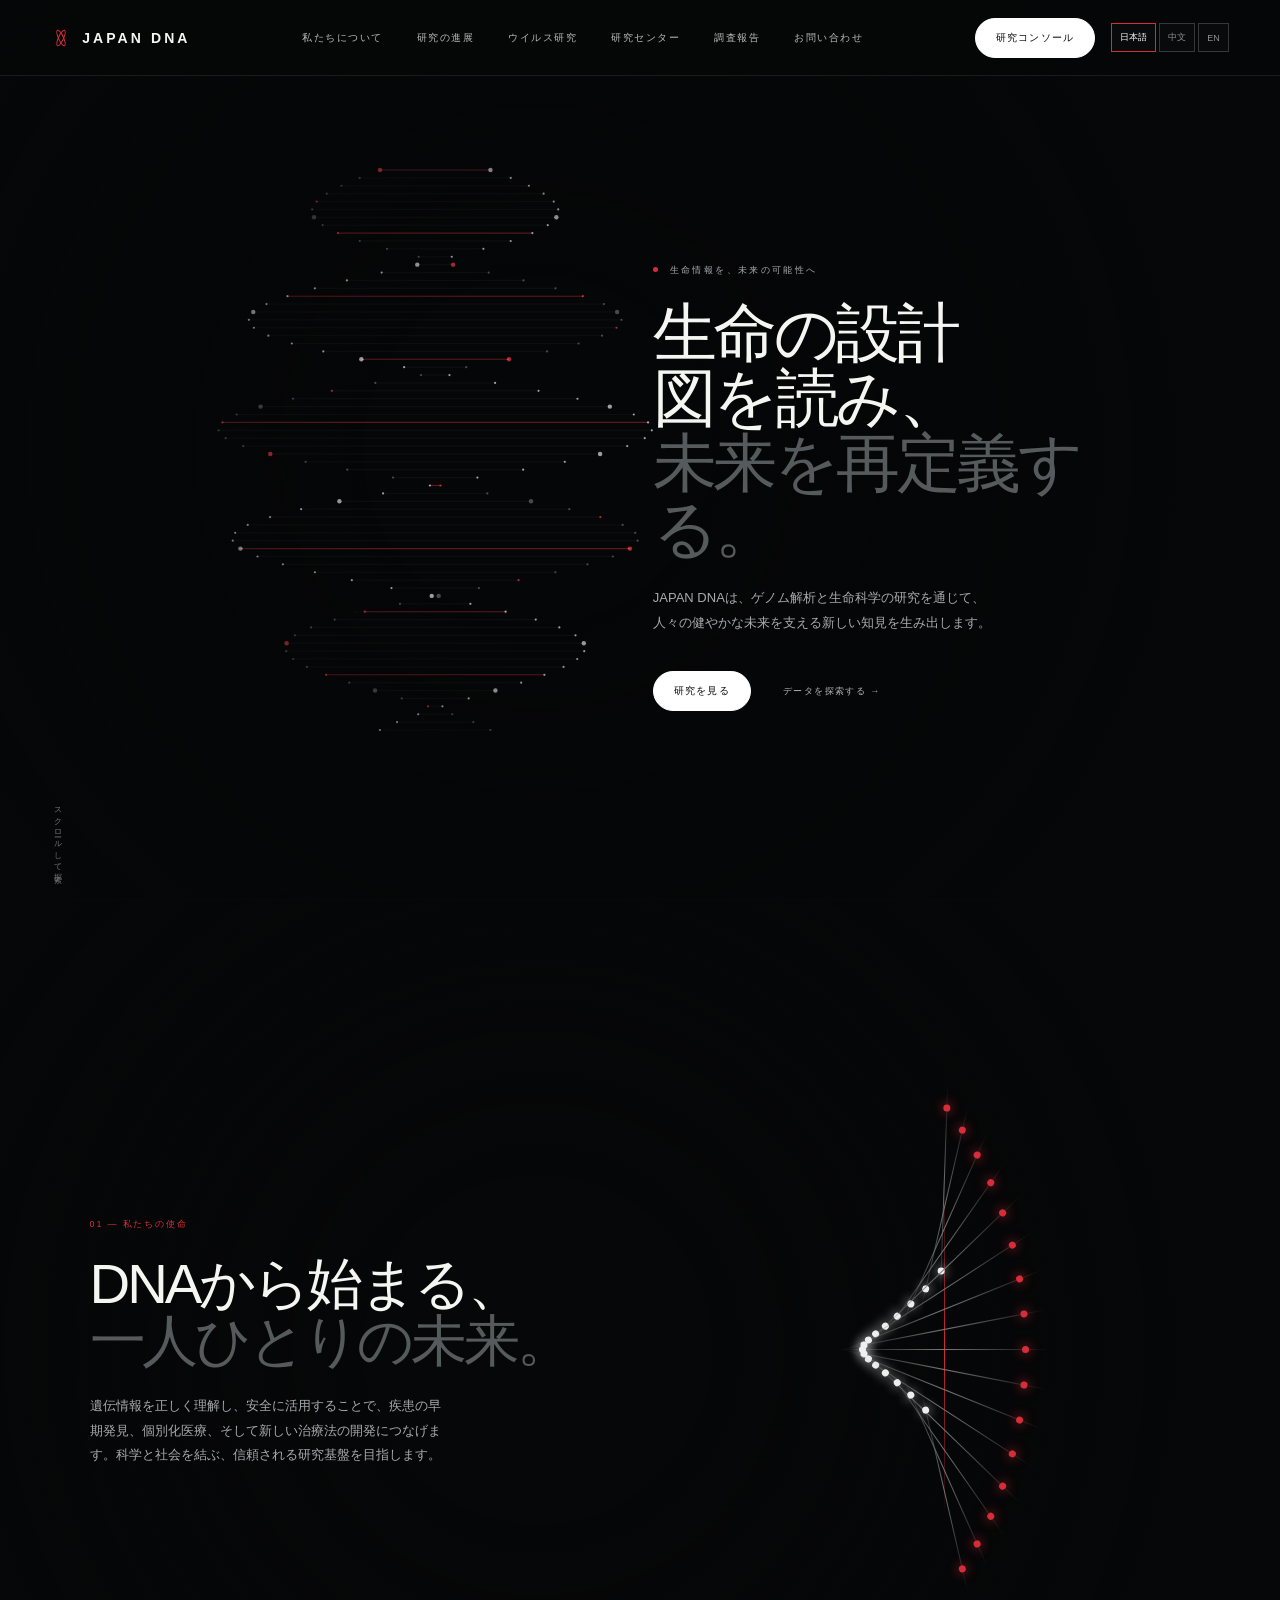
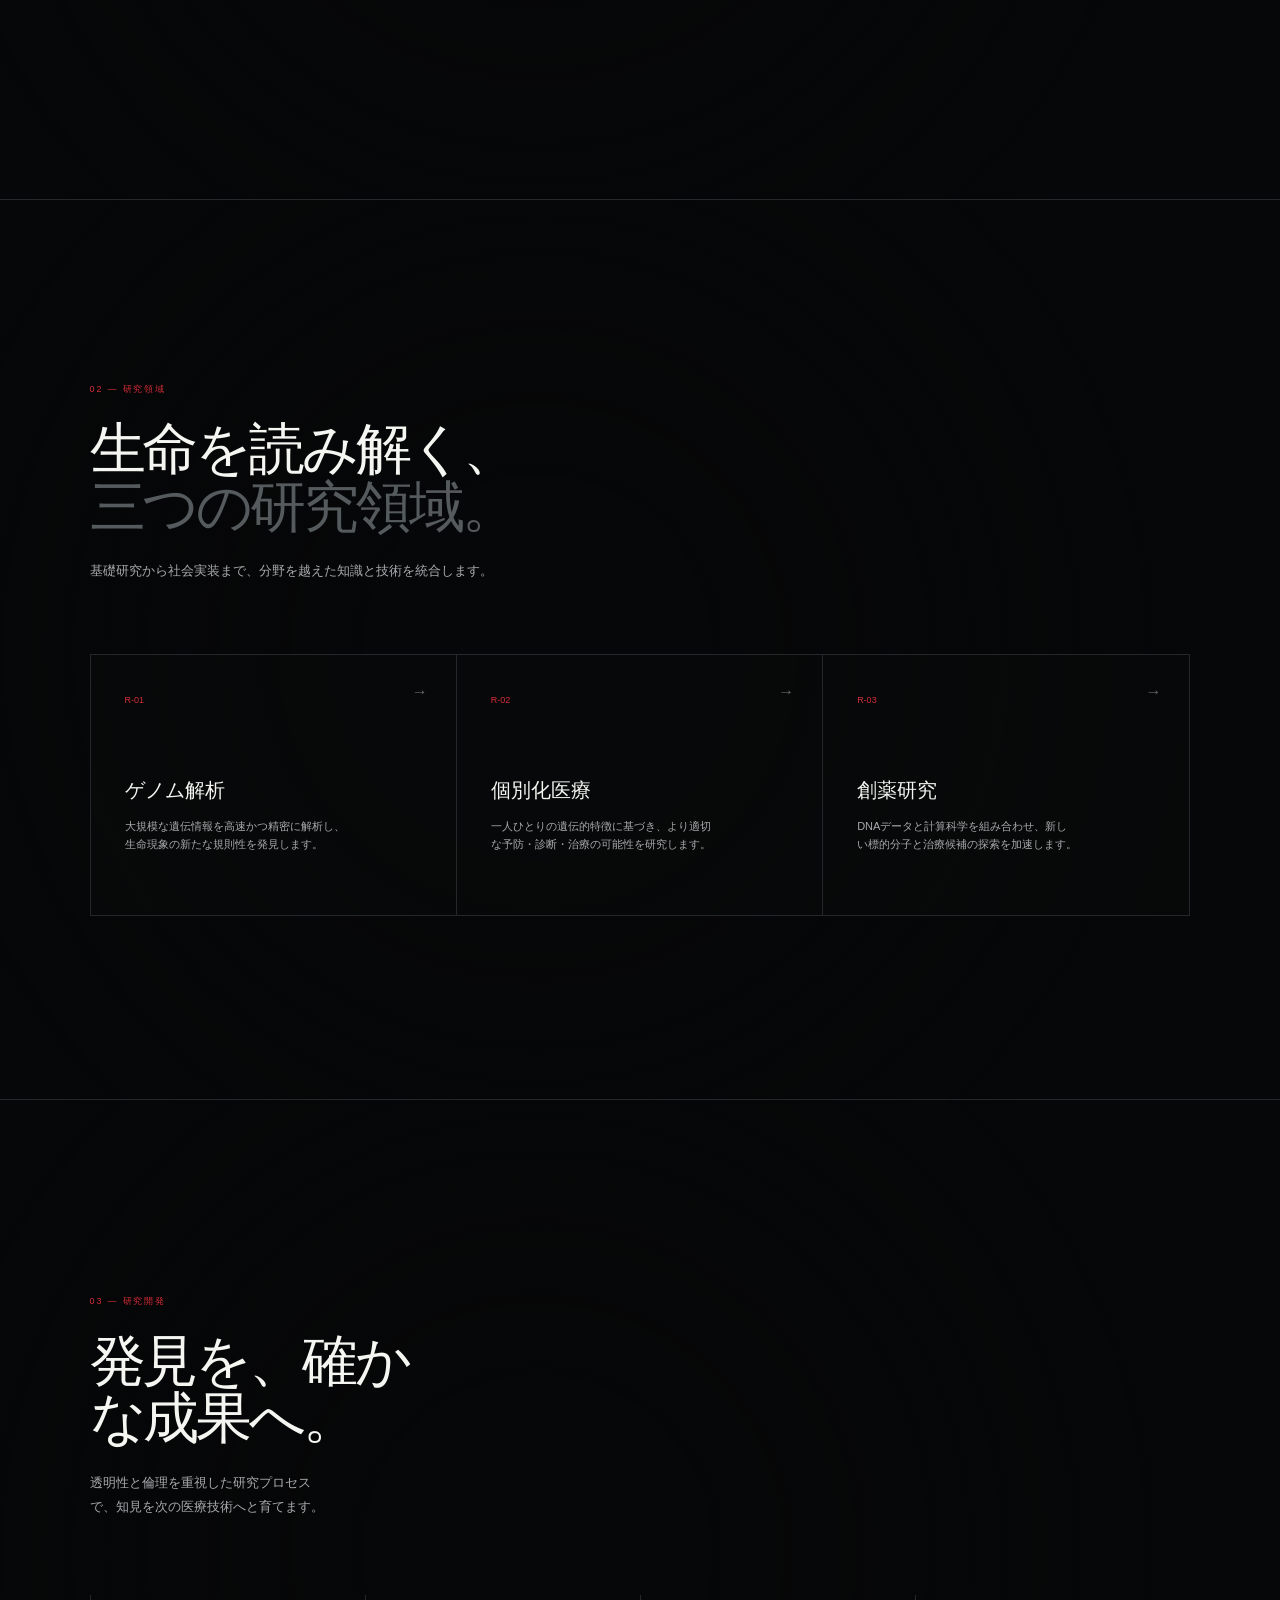
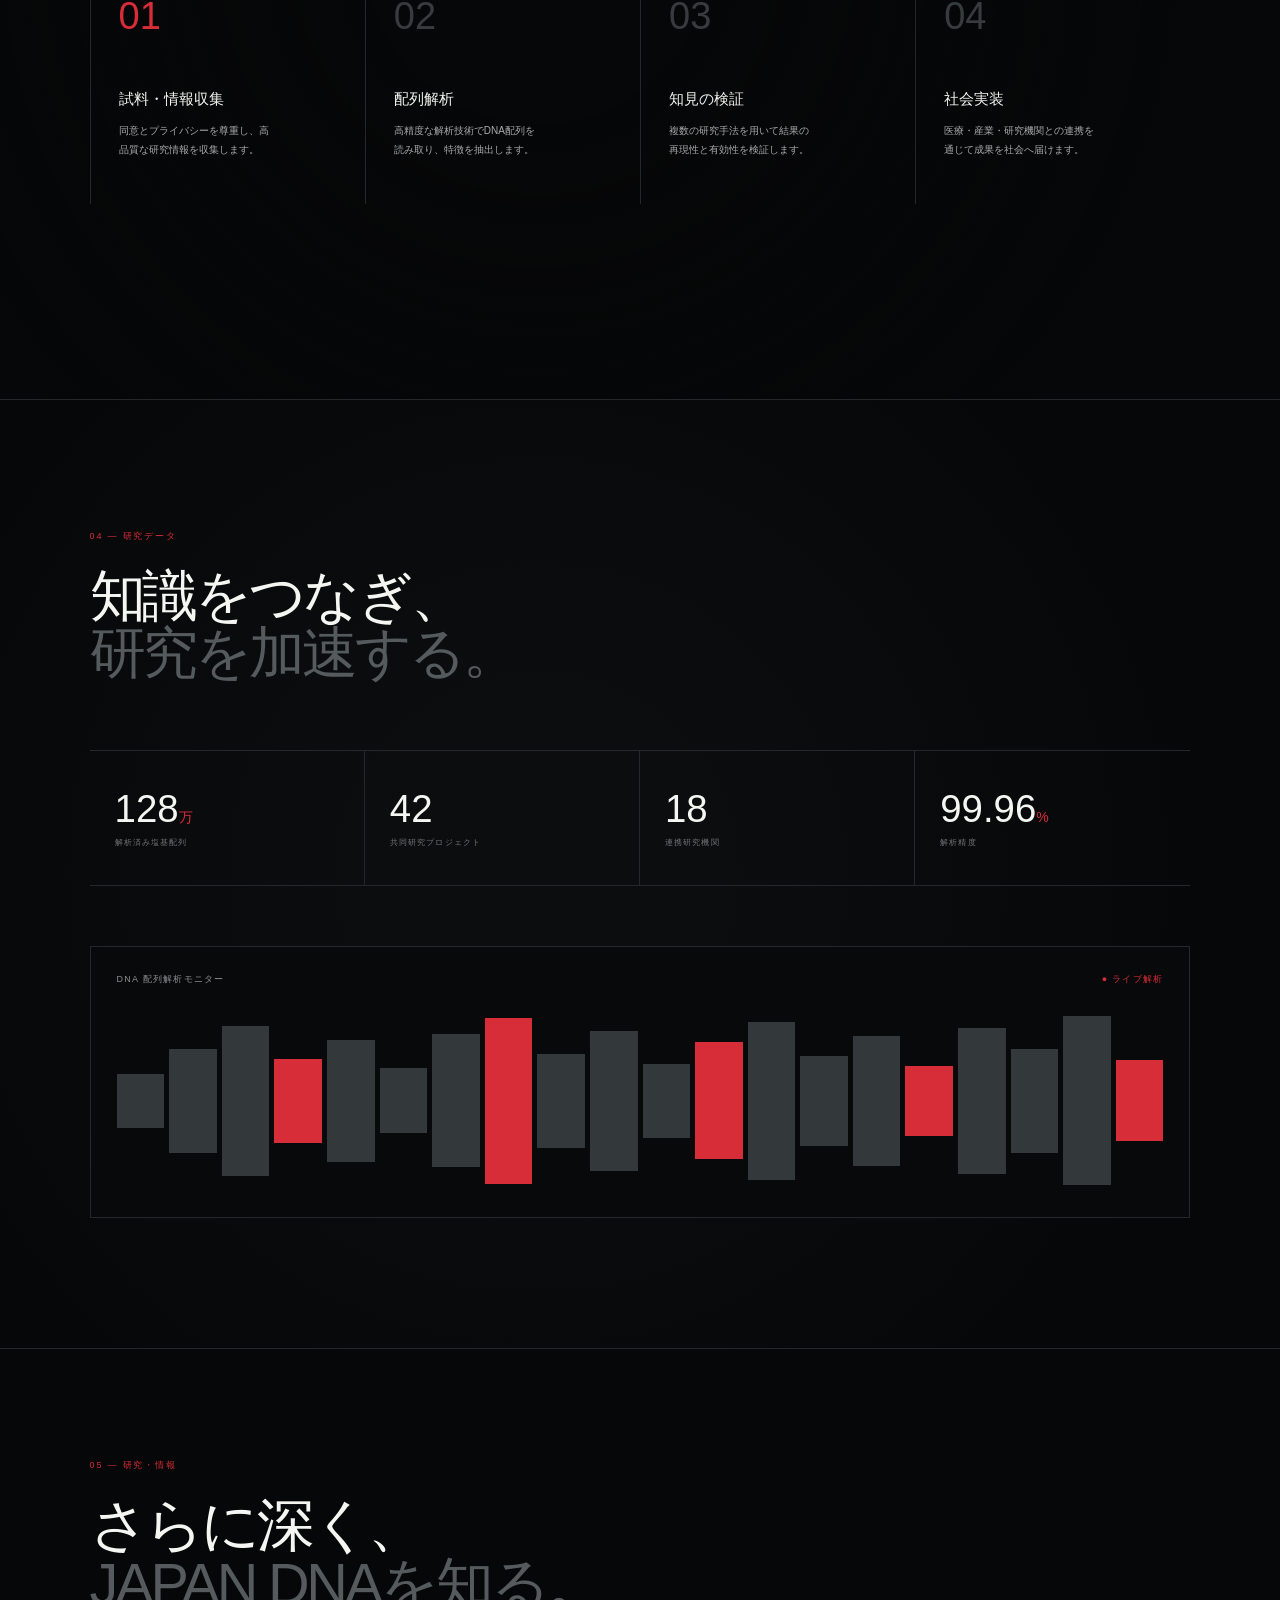
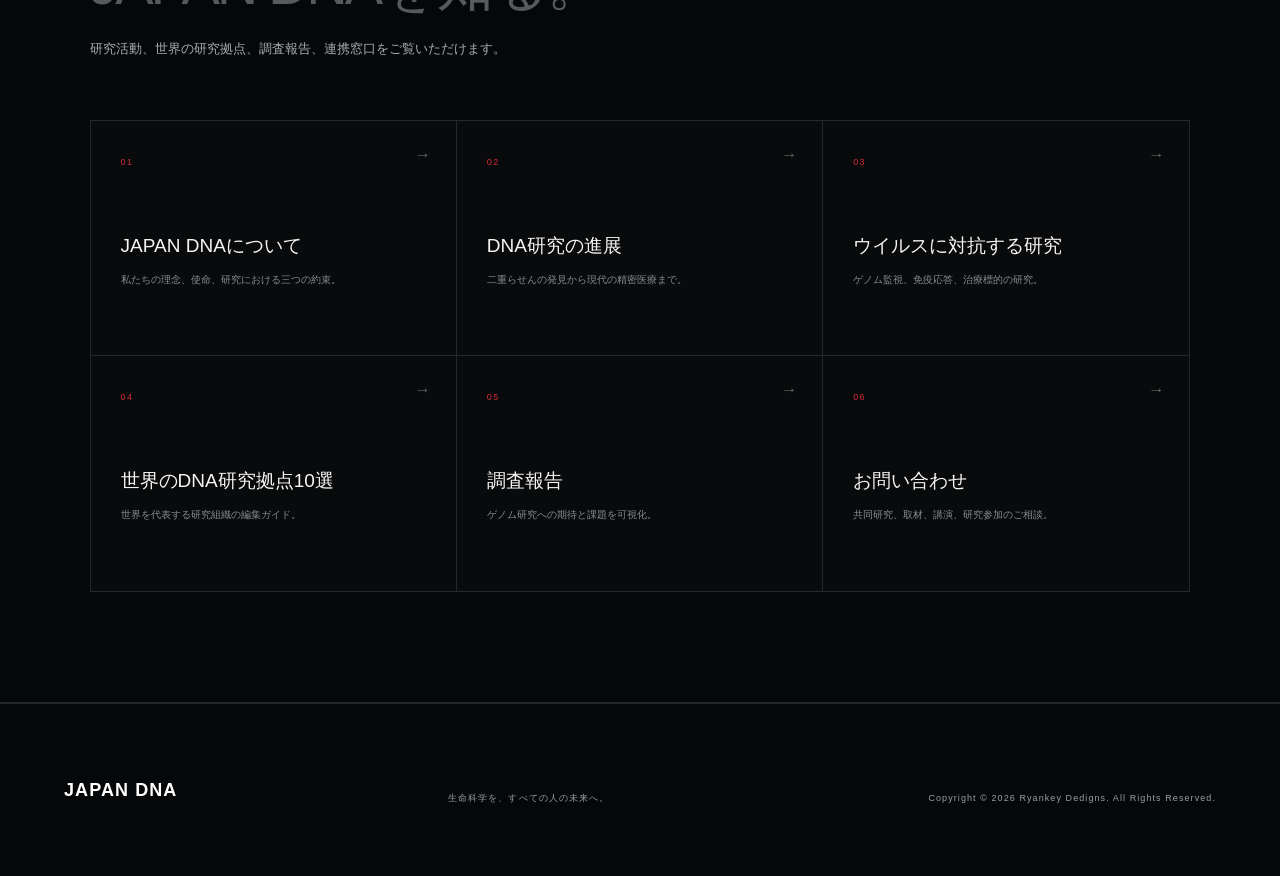
==== commit d6bc84a6: "Fix homepage CJK title widow" ====
--- a/index.html
+++ b/index.html
@@ -1,6 +1,6 @@
 <!doctype html><html lang="ja"><head><meta charset="utf-8"><meta name="viewport" content="width=device-width,initial-scale=1"><meta name="description" content="JAPAN DNA — DNA研究と生命科学の未来をひらく研究開発プラットフォーム。"><title>JAPAN DNA｜生命科学の未来を解析する</title><style>
 :root{--black:#060708;--panel:#0d0f10;--white:#f5f5f2;--muted:#8b8f91;--dark:#555a5d;--line:#25282a;--red:#d72d38}*{box-sizing:border-box}html{scroll-behavior:smooth}body{margin:0;background:var(--black);color:var(--white);font-family:"Hiragino Kaku Gothic ProN","Yu Gothic",Meiryo,sans-serif;overflow-x:hidden}a{color:inherit;text-decoration:none}button{font:inherit}::selection{background:var(--red);color:#fff}.nav{position:fixed;z-index:20;inset:0 0 auto;display:flex;align-items:center;height:76px;padding:0 4vw;border-bottom:1px solid #ffffff16;background:#060708dd;backdrop-filter:blur(14px)}.brand{font-size:14px;font-weight:700;letter-spacing:.22em;display:flex;align-items:center;gap:11px}.brand-mark{width:20px;height:20px;position:relative}.brand-mark:before,.brand-mark:after{content:"";position:absolute;inset:1px 7px;border:1px solid var(--red);border-radius:50%;transform:rotate(25deg)}.brand-mark:after{transform:rotate(-25deg)}.nav nav{margin:auto;display:flex;gap:34px}.nav nav a{font-size:10px;letter-spacing:.15em;color:#b8babb;transition:.25s}.nav nav a:hover{color:#fff}.nav-button,.primary{border:1px solid #fff;background:#fff;color:#090a0b;border-radius:50px;padding:12px 20px;font-size:10px;letter-spacing:.12em;cursor:pointer;transition:.25s}.nav-button:hover,.primary:hover{background:var(--red);border-color:var(--red);color:#fff}.hero,.scene{min-height:100vh;position:relative;display:flex;align-items:center;border-bottom:1px solid var(--line);overflow:hidden}.hero{padding-top:76px}.hero:after,.scene:after{content:"";position:absolute;inset:0;background:radial-gradient(circle at 42% 50%,transparent 20%,#060708 78%);pointer-events:none}#dna-field{position:fixed;z-index:0;inset:0;width:100%;height:100%;opacity:.95}.hero>*:not(canvas),.scene>*{position:relative;z-index:2}.hero-copy{width:min(620px,42vw);margin-left:auto;margin-right:7vw}.kicker{font-size:9px;letter-spacing:.26em;color:#a9acae}.kicker:before{content:"";display:inline-block;width:5px;height:5px;background:var(--red);border-radius:50%;margin-right:12px;vertical-align:1px}h1,h2{font-weight:400;letter-spacing:-.055em;line-height:1.02;margin:24px 0}h1{font-size:clamp(50px,5vw,82px)}h2{font-size:clamp(42px,4.4vw,70px)}h1 span,h2 span{color:var(--dark)}p{color:#a8abad;font-size:13px;line-height:1.9}.hero-copy p{max-width:460px}.hero-actions{display:flex;gap:26px;align-items:center;margin-top:36px}.text-link{border:0;background:none;color:#b4b6b8;font-size:9px;letter-spacing:.16em;cursor:pointer}.text-link:hover{color:var(--red)}.scroll-note{position:absolute!important;z-index:3!important;bottom:28px;left:4vw;font-size:8px;letter-spacing:.22em;color:#777;writing-mode:vertical-rl}.content{width:100%;padding:130px 7vw}.split{display:grid;grid-template-columns:1fr 1fr;gap:9vw;align-items:center}.intro{max-width:530px}.number{font-size:9px;color:var(--red);letter-spacing:.2em}.intro p{max-width:440px}.research-grid{display:grid;grid-template-columns:repeat(3,1fr);margin-top:70px;border:1px solid var(--line)}.research-card{position:relative;padding:34px;min-height:260px;border-right:1px solid var(--line);background:#090a0b99;cursor:pointer;transition:.3s}.research-card:last-child{border-right:0}.research-card:hover{background:#111315;transform:translateY(-5px)}.research-card .index{font-size:9px;color:var(--red)}.research-card h3{margin:70px 0 13px;font-size:20px;font-weight:400}.research-card p{font-size:11px;line-height:1.7}.research-card .arrow{position:absolute;right:28px;top:28px;color:#666;transition:.25s}.research-card:hover .arrow{color:var(--red);transform:translateX(4px)}.helix-demo{height:440px;position:relative;display:grid;place-items:center}.helix-line{position:absolute;width:1px;height:330px;background:linear-gradient(transparent,var(--red),transparent);left:50%}.base{position:absolute;width:210px;height:1px;background:linear-gradient(90deg,transparent,#777,transparent);transform:translateY(calc((var(--i) - 8)*20px)) rotate(calc((var(--i) - 8)*11deg));animation:breathe 3.6s ease-in-out infinite;animation-delay:calc(var(--i)*-.12s)}.base:before,.base:after{content:"";position:absolute;width:7px;height:7px;border-radius:50%;top:-3px;background:#eee;box-shadow:0 0 12px #fff}.base:before{left:20px}.base:after{right:20px;background:var(--red);box-shadow:0 0 12px #d72d38}@keyframes breathe{50%{width:250px;opacity:.55}}.process{display:grid;grid-template-columns:repeat(4,1fr);margin-top:75px}.step{padding:0 28px 35px;border-left:1px solid var(--line)}.step b{font-size:38px;font-weight:300;color:#373b3d}.step h3{font-size:15px;font-weight:400;margin:52px 0 12px}.step p{font-size:10px}.step.active b{color:var(--red)}.metrics{background:#0b0d0e}.metric-grid{display:grid;grid-template-columns:repeat(4,1fr);margin-top:68px;border-top:1px solid var(--line);border-bottom:1px solid var(--line)}.metric{padding:36px 25px;border-right:1px solid var(--line)}.metric:last-child{border:0}.metric strong{display:block;font-size:clamp(28px,3vw,46px);font-weight:300}.metric small{color:#737779;font-size:8px;letter-spacing:.14em}.metric strong em{font-size:14px;color:var(--red);font-style:normal}.lab-console{margin-top:60px;border:1px solid var(--line);background:#08090a;padding:26px}.console-head{display:flex;justify-content:space-between;font-size:9px;color:#8c9092;letter-spacing:.14em}.live{color:var(--red)}.sequence{display:grid;grid-template-columns:repeat(20,1fr);gap:5px;height:180px;align-items:center;margin-top:25px}.sequence i{display:block;background:#33383a;height:var(--h);transition:.3s}.sequence i:nth-child(4n){background:var(--red)}.lab-console:hover .sequence i{height:calc(var(--h) + 15px)}footer{padding:70px 5vw;display:grid;grid-template-columns:1fr 1fr 1fr;align-items:end;border-top:1px solid var(--line);font-size:9px;letter-spacing:.12em;color:#777}footer .footer-brand{font-size:18px;color:#fff;font-weight:600}footer .copyright{text-align:right}.modal{position:fixed;z-index:50;inset:0;background:#050607f5;display:flex;align-items:center;justify-content:center;opacity:0;pointer-events:none;transition:.35s;padding:24px}.modal.open{opacity:1;pointer-events:auto}.modal-panel{width:min(720px,100%);border:1px solid #34383a;background:#0b0d0e;padding:55px;transform:translateY(20px);transition:.35s}.modal.open .modal-panel{transform:none}.modal-close{float:right;border:0;background:none;color:#aaa;font-size:25px;cursor:pointer}.modal h3{font-size:clamp(32px,5vw,58px);font-weight:300;margin:35px 0 18px}.modal-data{display:grid;grid-template-columns:repeat(3,1fr);gap:1px;background:var(--line);margin-top:35px}.modal-data div{background:#0b0d0e;padding:20px}.modal-data b{display:block;font-size:20px;font-weight:400}.modal-data small{font-size:8px;color:#777}.reveal{opacity:0;transform:translateY(35px);transition:opacity .8s,transform .8s}.reveal.visible{opacity:1;transform:none}@media(max-width:800px){.nav nav{display:none}.nav{padding:0 22px}.nav-button{margin-left:auto}.hero-copy{width:auto;margin:0 24px;padding-top:70px}.hero:after{background:#06070888}.hero h1{font-size:48px}.split{grid-template-columns:1fr}.content{padding:105px 24px}.research-grid,.process,.metric-grid{grid-template-columns:1fr}.research-card{border-right:0;border-bottom:1px solid var(--line)}.process{gap:35px}.step{padding-left:22px}.metric{border-right:0;border-bottom:1px solid var(--line)}.modal-panel{padding:30px 24px}.modal-data{grid-template-columns:1fr}footer{grid-template-columns:1fr;gap:24px}footer .copyright{text-align:left}.sequence{gap:2px}}@media(prefers-reduced-motion:reduce){html{scroll-behavior:auto}*,*:before,*:after{animation:none!important;transition:none!important}.reveal{opacity:1;transform:none}}
-</style><style>footer{position:relative;z-index:5;background:#060708;color:#9b9fa1;line-height:1.8}footer .copyright{color:#9b9fa1}.home-menu{display:none;margin-left:auto;border:1px solid #45484a;background:transparent;color:#fff;border-radius:30px;padding:10px 15px;font-size:10px;letter-spacing:.1em}@media(max-width:800px){footer{padding:48px 24px calc(48px + env(safe-area-inset-bottom));gap:20px;color:#b5b8ba;font-size:10.8px}footer .footer-brand{font-size:20px}footer .copyright{max-width:320px;color:#b5b8ba;overflow-wrap:anywhere}.nav .nav-button{display:none}.home-menu{display:block;font-size:12px}.nav nav.home-open{position:absolute;display:flex;top:76px;left:0;right:0;margin:0;padding:22px 24px;background:#08090af5;border-bottom:1px solid var(--line);flex-direction:column;align-items:flex-start;gap:20px}.nav nav.home-open a{font-size:13.2px;color:#d5d6d7}.kicker,.number,.eyebrow,.text-link,.actions a,.console-head,.page-link small{font-size:10.8px}.research-card p{font-size:13.2px}.step p,.page-link p{font-size:12px}.metric small{font-size:9.6px}.hero-copy p,.intro p{font-size:15.6px}}html[lang="ja"] h1,html[lang="ja"] h2,html[lang="ja"] h3,html[lang="ja"] p,html[lang="zh-CN"] h1,html[lang="zh-CN"] h2,html[lang="zh-CN"] h3,html[lang="zh-CN"] p{line-break:strict;word-break:normal;overflow-wrap:break-word}h1,h2,h3,.hero-copy p,.intro p,.research-card p,.step p,.page-link p,footer div{text-wrap:balance}</style><script defer src="assets/i18n.js"></script></head><body><header class="nav"><a class="brand" href="#top"><span class="brand-mark"></span>JAPAN DNA</a><nav><a href="about.html">私たちについて</a><a href="research.html">研究の進展</a><a href="virus.html">ウイルス研究</a><a href="centers.html">研究センター</a><a href="reports.html">調査報告</a><a href="contact.html">お問い合わせ</a></nav><button class="home-menu" type="button" aria-label="メニューを開く" onclick="document.querySelector('.nav nav').classList.toggle('home-open')">メニュー</button><button class="nav-button open-console">研究コンソール</button></header><main>
+</style><style>footer{position:relative;z-index:5;background:#060708;color:#9b9fa1;line-height:1.8}footer .copyright{color:#9b9fa1}.home-menu{display:none;margin-left:auto;border:1px solid #45484a;background:transparent;color:#fff;border-radius:30px;padding:10px 15px;font-size:10px;letter-spacing:.1em}@media(max-width:800px){footer{padding:48px 24px calc(48px + env(safe-area-inset-bottom));gap:20px;color:#b5b8ba;font-size:10.8px}footer .footer-brand{font-size:20px}footer .copyright{max-width:320px;color:#b5b8ba;overflow-wrap:anywhere}.nav .nav-button{display:none}.home-menu{display:block;font-size:12px}.nav nav.home-open{position:absolute;display:flex;top:76px;left:0;right:0;margin:0;padding:22px 24px;background:#08090af5;border-bottom:1px solid var(--line);flex-direction:column;align-items:flex-start;gap:20px}.nav nav.home-open a{font-size:13.2px;color:#d5d6d7}.kicker,.number,.eyebrow,.text-link,.actions a,.console-head,.page-link small{font-size:10.8px}.research-card p{font-size:13.2px}.step p,.page-link p{font-size:12px}.metric small{font-size:9.6px}.hero-copy p,.intro p{font-size:15.6px}}html[lang="ja"] h1,html[lang="ja"] h2,html[lang="ja"] h3,html[lang="ja"] p,html[lang="zh-CN"] h1,html[lang="zh-CN"] h2,html[lang="zh-CN"] h3,html[lang="zh-CN"] p{line-break:strict;word-break:normal;overflow-wrap:break-word}h1,h2,h3,.hero-copy p,.intro p,.research-card p,.step p,.page-link p,footer div{text-wrap:balance}@media(max-width:800px){html[lang="ja"] .hero h1 span,html[lang="zh-CN"] .hero h1 span{display:block;white-space:nowrap;font-size:.74em;letter-spacing:-.07em}html[lang="ja"] .hero h1,html[lang="zh-CN"] .hero h1{text-wrap:balance}}</style><script defer src="assets/i18n.js"></script></head><body><header class="nav"><a class="brand" href="#top"><span class="brand-mark"></span>JAPAN DNA</a><nav><a href="about.html">私たちについて</a><a href="research.html">研究の進展</a><a href="virus.html">ウイルス研究</a><a href="centers.html">研究センター</a><a href="reports.html">調査報告</a><a href="contact.html">お問い合わせ</a></nav><button class="home-menu" type="button" aria-label="メニューを開く" onclick="document.querySelector('.nav nav').classList.toggle('home-open')">メニュー</button><button class="nav-button open-console">研究コンソール</button></header><main>
 <section class="hero" id="top"><canvas id="dna-field" aria-hidden="true"></canvas><div class="hero-copy reveal"><div class="kicker">生命情報を、未来の可能性へ</div><h1>生命の設計図を読み、<br><span>未来を再定義する。</span></h1><p>JAPAN DNAは、ゲノム解析と生命科学の研究を通じて、人々の健やかな未来を支える新しい知見を生み出します。</p><div class="hero-actions"><a class="primary" href="#research">研究を見る</a><button class="text-link open-console">データを探索する →</button></div></div><span class="scroll-note">スクロールして探索</span></section>
 <section class="scene" id="vision"><div class="content split"><div class="intro reveal"><div class="number">01 — 私たちの使命</div><h2>DNAから始まる、<br><span>一人ひとりの未来。</span></h2><p>遺伝情報を正しく理解し、安全に活用することで、疾患の早期発見、個別化医療、そして新しい治療法の開発につなげます。科学と社会を結ぶ、信頼される研究基盤を目指します。</p></div><div class="helix-demo reveal" aria-label="DNA二重らせんのアニメーション"><span class="helix-line"></span><i class="base" style="--i:0"></i><i class="base" style="--i:1"></i><i class="base" style="--i:2"></i><i class="base" style="--i:3"></i><i class="base" style="--i:4"></i><i class="base" style="--i:5"></i><i class="base" style="--i:6"></i><i class="base" style="--i:7"></i><i class="base" style="--i:8"></i><i class="base" style="--i:9"></i><i class="base" style="--i:10"></i><i class="base" style="--i:11"></i><i class="base" style="--i:12"></i><i class="base" style="--i:13"></i><i class="base" style="--i:14"></i><i class="base" style="--i:15"></i></div></div></section>
 <section class="scene" id="research"><div class="content"><div class="intro reveal"><div class="number">02 — 研究領域</div><h2>生命を読み解く、<br><span>三つの研究領域。</span></h2><p>基礎研究から社会実装まで、分野を越えた知識と技術を統合します。</p></div><div class="research-grid reveal"><article class="research-card" data-topic="ゲノム解析"><span class="index">R-01</span><span class="arrow">→</span><h3>ゲノム解析</h3><p>大規模な遺伝情報を高速かつ精密に解析し、生命現象の新たな規則性を発見します。</p></article><article class="research-card" data-topic="個別化医療"><span class="index">R-02</span><span class="arrow">→</span><h3>個別化医療</h3><p>一人ひとりの遺伝的特徴に基づき、より適切な予防・診断・治療の可能性を研究します。</p></article><article class="research-card" data-topic="創薬研究"><span class="index">R-03</span><span class="arrow">→</span><h3>創薬研究</h3><p>DNAデータと計算科学を組み合わせ、新しい標的分子と治療候補の探索を加速します。</p></article></div></div></section>
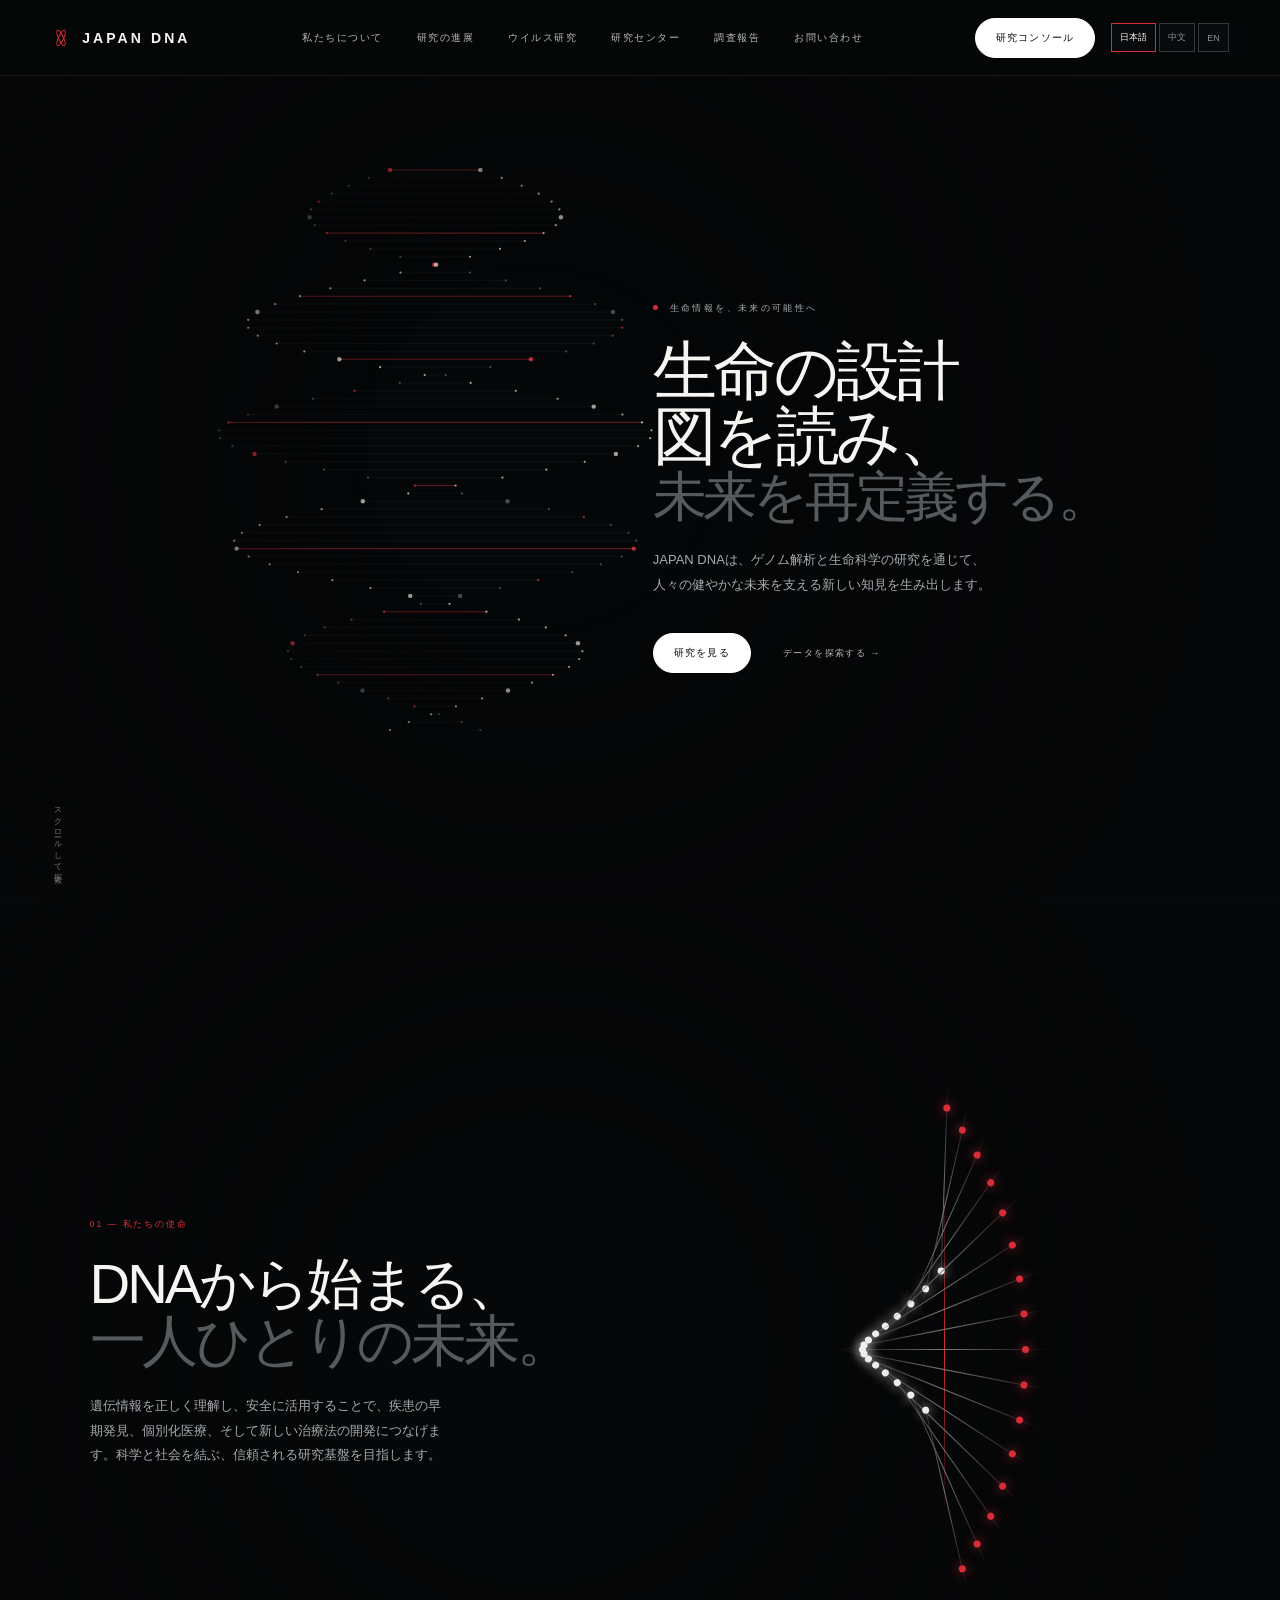
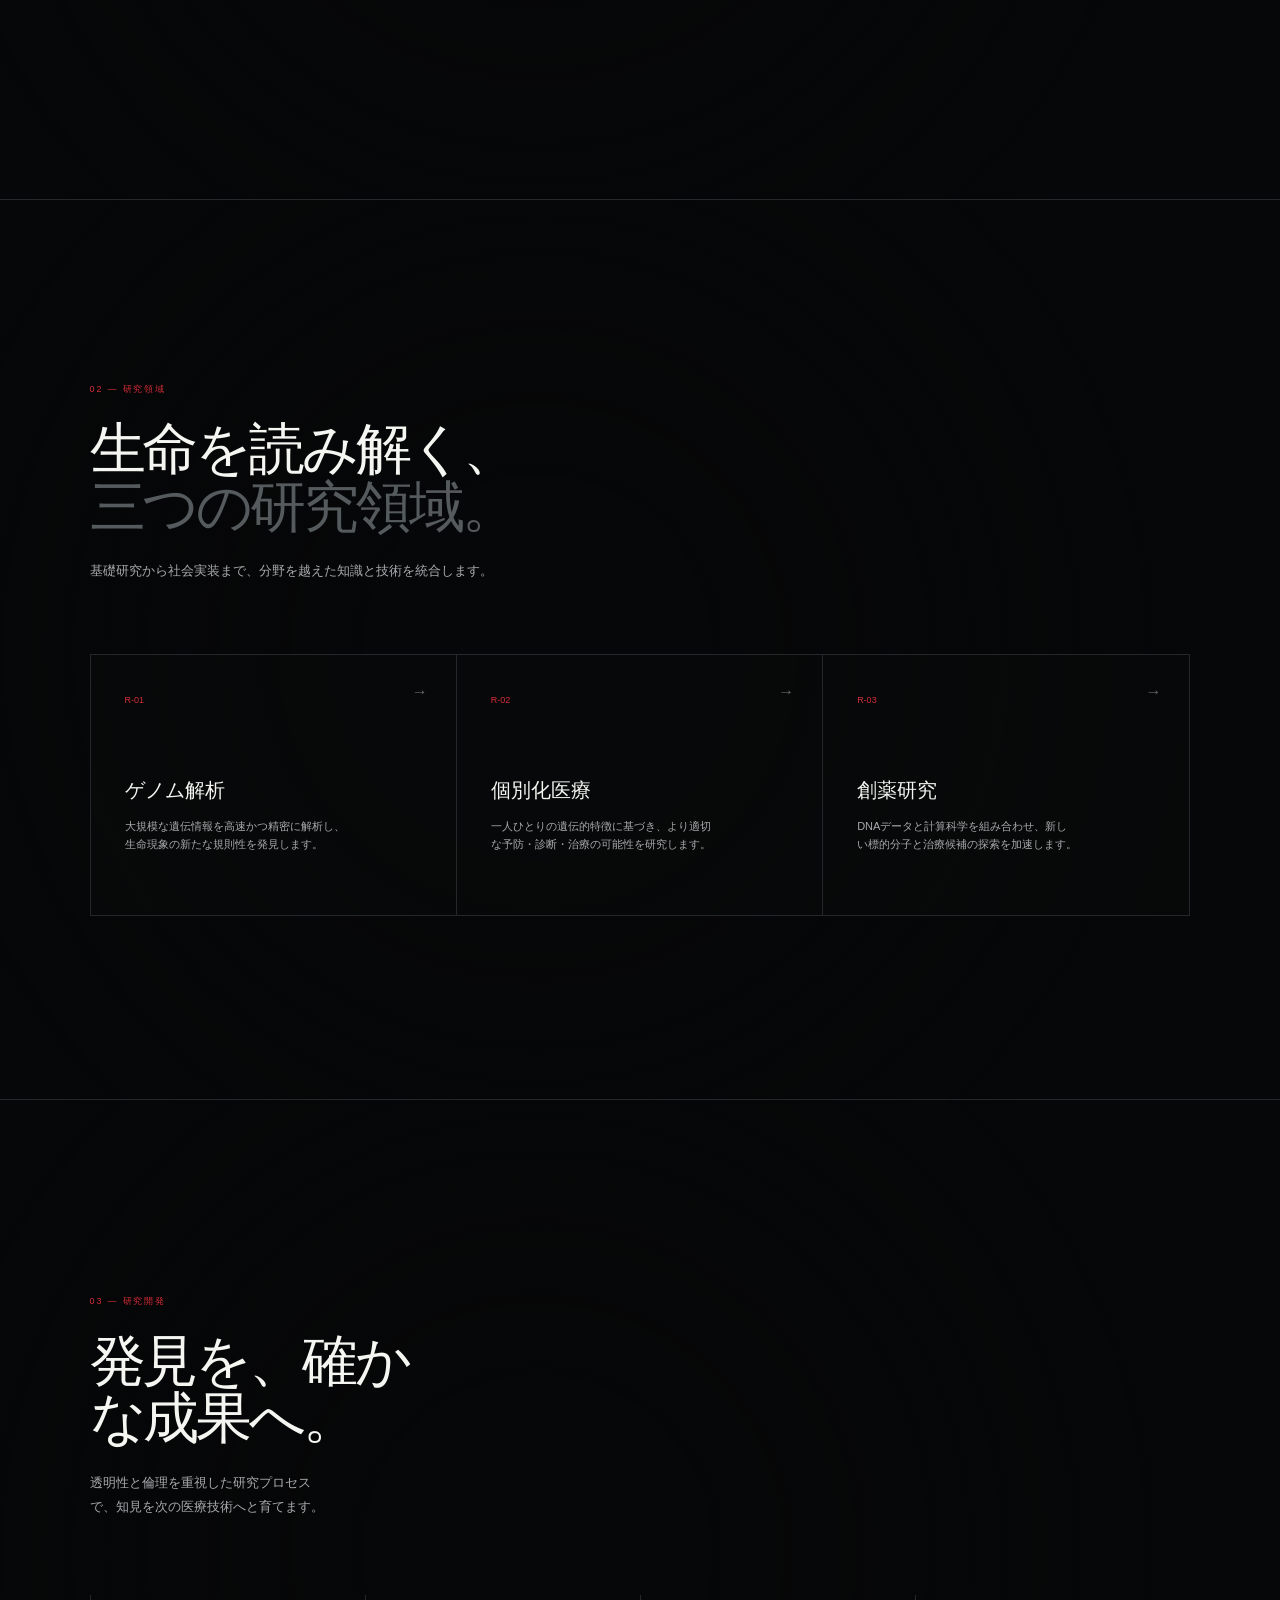
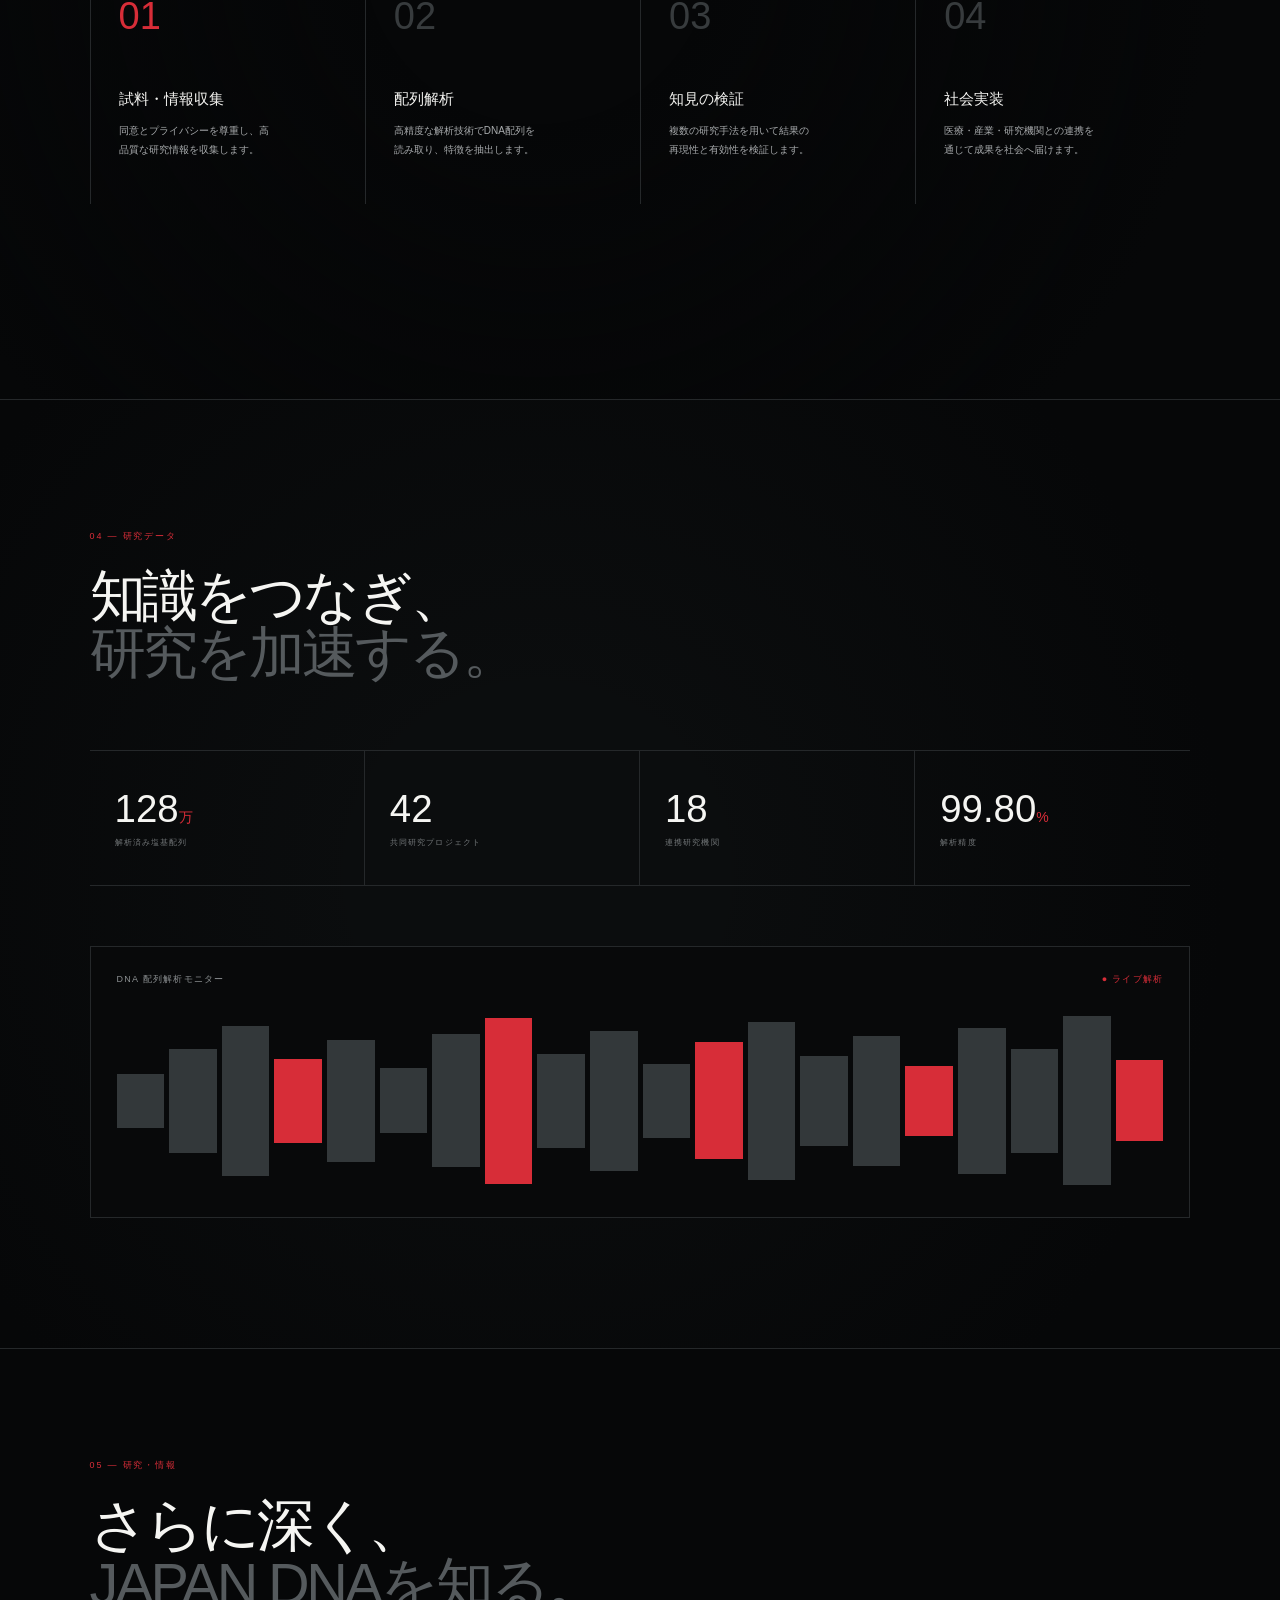
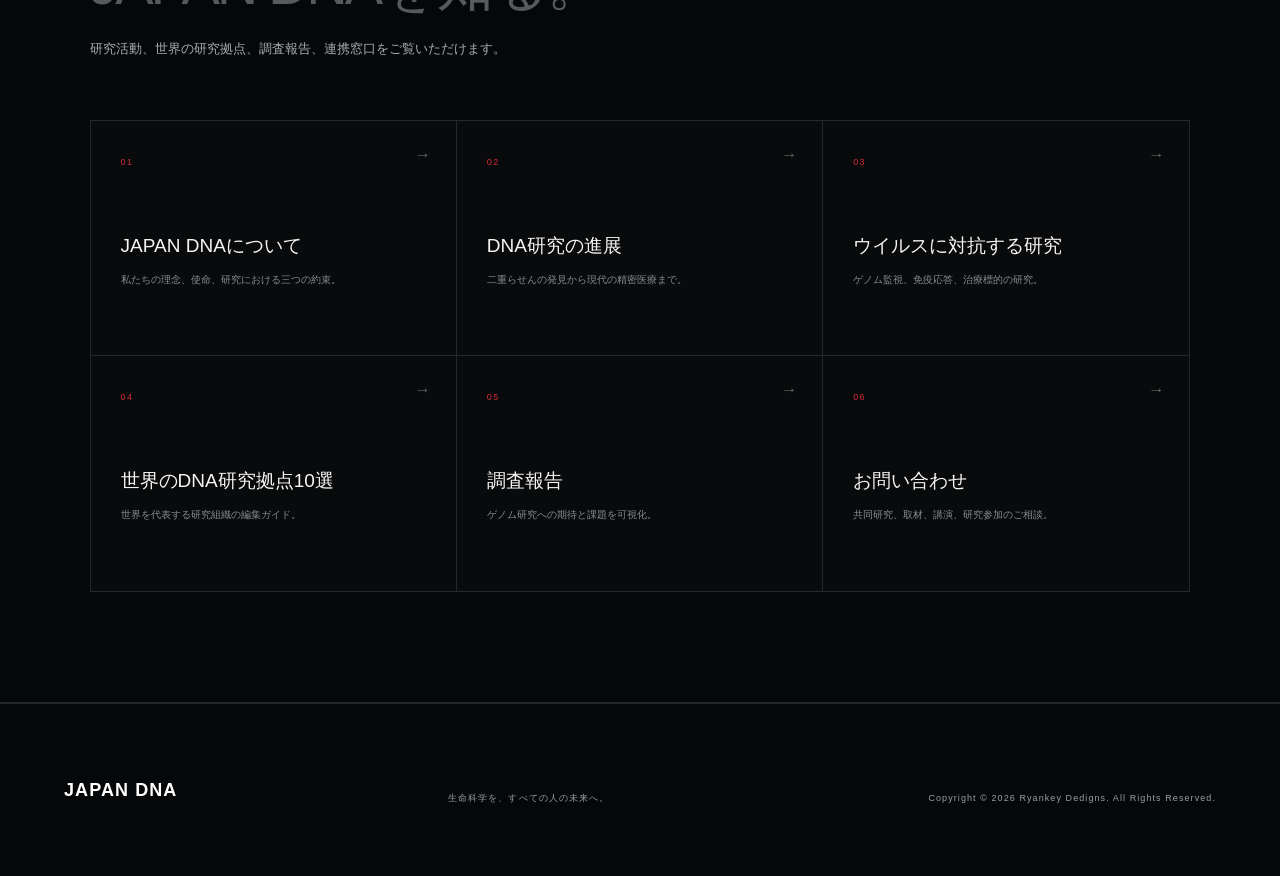
==== commit d8731937: "Fix desktop homepage CJK title wrapping" ====
--- a/index.html
+++ b/index.html
@@ -1,6 +1,6 @@
 <!doctype html><html lang="ja"><head><meta charset="utf-8"><meta name="viewport" content="width=device-width,initial-scale=1"><meta name="description" content="JAPAN DNA — DNA研究と生命科学の未来をひらく研究開発プラットフォーム。"><title>JAPAN DNA｜生命科学の未来を解析する</title><style>
 :root{--black:#060708;--panel:#0d0f10;--white:#f5f5f2;--muted:#8b8f91;--dark:#555a5d;--line:#25282a;--red:#d72d38}*{box-sizing:border-box}html{scroll-behavior:smooth}body{margin:0;background:var(--black);color:var(--white);font-family:"Hiragino Kaku Gothic ProN","Yu Gothic",Meiryo,sans-serif;overflow-x:hidden}a{color:inherit;text-decoration:none}button{font:inherit}::selection{background:var(--red);color:#fff}.nav{position:fixed;z-index:20;inset:0 0 auto;display:flex;align-items:center;height:76px;padding:0 4vw;border-bottom:1px solid #ffffff16;background:#060708dd;backdrop-filter:blur(14px)}.brand{font-size:14px;font-weight:700;letter-spacing:.22em;display:flex;align-items:center;gap:11px}.brand-mark{width:20px;height:20px;position:relative}.brand-mark:before,.brand-mark:after{content:"";position:absolute;inset:1px 7px;border:1px solid var(--red);border-radius:50%;transform:rotate(25deg)}.brand-mark:after{transform:rotate(-25deg)}.nav nav{margin:auto;display:flex;gap:34px}.nav nav a{font-size:10px;letter-spacing:.15em;color:#b8babb;transition:.25s}.nav nav a:hover{color:#fff}.nav-button,.primary{border:1px solid #fff;background:#fff;color:#090a0b;border-radius:50px;padding:12px 20px;font-size:10px;letter-spacing:.12em;cursor:pointer;transition:.25s}.nav-button:hover,.primary:hover{background:var(--red);border-color:var(--red);color:#fff}.hero,.scene{min-height:100vh;position:relative;display:flex;align-items:center;border-bottom:1px solid var(--line);overflow:hidden}.hero{padding-top:76px}.hero:after,.scene:after{content:"";position:absolute;inset:0;background:radial-gradient(circle at 42% 50%,transparent 20%,#060708 78%);pointer-events:none}#dna-field{position:fixed;z-index:0;inset:0;width:100%;height:100%;opacity:.95}.hero>*:not(canvas),.scene>*{position:relative;z-index:2}.hero-copy{width:min(620px,42vw);margin-left:auto;margin-right:7vw}.kicker{font-size:9px;letter-spacing:.26em;color:#a9acae}.kicker:before{content:"";display:inline-block;width:5px;height:5px;background:var(--red);border-radius:50%;margin-right:12px;vertical-align:1px}h1,h2{font-weight:400;letter-spacing:-.055em;line-height:1.02;margin:24px 0}h1{font-size:clamp(50px,5vw,82px)}h2{font-size:clamp(42px,4.4vw,70px)}h1 span,h2 span{color:var(--dark)}p{color:#a8abad;font-size:13px;line-height:1.9}.hero-copy p{max-width:460px}.hero-actions{display:flex;gap:26px;align-items:center;margin-top:36px}.text-link{border:0;background:none;color:#b4b6b8;font-size:9px;letter-spacing:.16em;cursor:pointer}.text-link:hover{color:var(--red)}.scroll-note{position:absolute!important;z-index:3!important;bottom:28px;left:4vw;font-size:8px;letter-spacing:.22em;color:#777;writing-mode:vertical-rl}.content{width:100%;padding:130px 7vw}.split{display:grid;grid-template-columns:1fr 1fr;gap:9vw;align-items:center}.intro{max-width:530px}.number{font-size:9px;color:var(--red);letter-spacing:.2em}.intro p{max-width:440px}.research-grid{display:grid;grid-template-columns:repeat(3,1fr);margin-top:70px;border:1px solid var(--line)}.research-card{position:relative;padding:34px;min-height:260px;border-right:1px solid var(--line);background:#090a0b99;cursor:pointer;transition:.3s}.research-card:last-child{border-right:0}.research-card:hover{background:#111315;transform:translateY(-5px)}.research-card .index{font-size:9px;color:var(--red)}.research-card h3{margin:70px 0 13px;font-size:20px;font-weight:400}.research-card p{font-size:11px;line-height:1.7}.research-card .arrow{position:absolute;right:28px;top:28px;color:#666;transition:.25s}.research-card:hover .arrow{color:var(--red);transform:translateX(4px)}.helix-demo{height:440px;position:relative;display:grid;place-items:center}.helix-line{position:absolute;width:1px;height:330px;background:linear-gradient(transparent,var(--red),transparent);left:50%}.base{position:absolute;width:210px;height:1px;background:linear-gradient(90deg,transparent,#777,transparent);transform:translateY(calc((var(--i) - 8)*20px)) rotate(calc((var(--i) - 8)*11deg));animation:breathe 3.6s ease-in-out infinite;animation-delay:calc(var(--i)*-.12s)}.base:before,.base:after{content:"";position:absolute;width:7px;height:7px;border-radius:50%;top:-3px;background:#eee;box-shadow:0 0 12px #fff}.base:before{left:20px}.base:after{right:20px;background:var(--red);box-shadow:0 0 12px #d72d38}@keyframes breathe{50%{width:250px;opacity:.55}}.process{display:grid;grid-template-columns:repeat(4,1fr);margin-top:75px}.step{padding:0 28px 35px;border-left:1px solid var(--line)}.step b{font-size:38px;font-weight:300;color:#373b3d}.step h3{font-size:15px;font-weight:400;margin:52px 0 12px}.step p{font-size:10px}.step.active b{color:var(--red)}.metrics{background:#0b0d0e}.metric-grid{display:grid;grid-template-columns:repeat(4,1fr);margin-top:68px;border-top:1px solid var(--line);border-bottom:1px solid var(--line)}.metric{padding:36px 25px;border-right:1px solid var(--line)}.metric:last-child{border:0}.metric strong{display:block;font-size:clamp(28px,3vw,46px);font-weight:300}.metric small{color:#737779;font-size:8px;letter-spacing:.14em}.metric strong em{font-size:14px;color:var(--red);font-style:normal}.lab-console{margin-top:60px;border:1px solid var(--line);background:#08090a;padding:26px}.console-head{display:flex;justify-content:space-between;font-size:9px;color:#8c9092;letter-spacing:.14em}.live{color:var(--red)}.sequence{display:grid;grid-template-columns:repeat(20,1fr);gap:5px;height:180px;align-items:center;margin-top:25px}.sequence i{display:block;background:#33383a;height:var(--h);transition:.3s}.sequence i:nth-child(4n){background:var(--red)}.lab-console:hover .sequence i{height:calc(var(--h) + 15px)}footer{padding:70px 5vw;display:grid;grid-template-columns:1fr 1fr 1fr;align-items:end;border-top:1px solid var(--line);font-size:9px;letter-spacing:.12em;color:#777}footer .footer-brand{font-size:18px;color:#fff;font-weight:600}footer .copyright{text-align:right}.modal{position:fixed;z-index:50;inset:0;background:#050607f5;display:flex;align-items:center;justify-content:center;opacity:0;pointer-events:none;transition:.35s;padding:24px}.modal.open{opacity:1;pointer-events:auto}.modal-panel{width:min(720px,100%);border:1px solid #34383a;background:#0b0d0e;padding:55px;transform:translateY(20px);transition:.35s}.modal.open .modal-panel{transform:none}.modal-close{float:right;border:0;background:none;color:#aaa;font-size:25px;cursor:pointer}.modal h3{font-size:clamp(32px,5vw,58px);font-weight:300;margin:35px 0 18px}.modal-data{display:grid;grid-template-columns:repeat(3,1fr);gap:1px;background:var(--line);margin-top:35px}.modal-data div{background:#0b0d0e;padding:20px}.modal-data b{display:block;font-size:20px;font-weight:400}.modal-data small{font-size:8px;color:#777}.reveal{opacity:0;transform:translateY(35px);transition:opacity .8s,transform .8s}.reveal.visible{opacity:1;transform:none}@media(max-width:800px){.nav nav{display:none}.nav{padding:0 22px}.nav-button{margin-left:auto}.hero-copy{width:auto;margin:0 24px;padding-top:70px}.hero:after{background:#06070888}.hero h1{font-size:48px}.split{grid-template-columns:1fr}.content{padding:105px 24px}.research-grid,.process,.metric-grid{grid-template-columns:1fr}.research-card{border-right:0;border-bottom:1px solid var(--line)}.process{gap:35px}.step{padding-left:22px}.metric{border-right:0;border-bottom:1px solid var(--line)}.modal-panel{padding:30px 24px}.modal-data{grid-template-columns:1fr}footer{grid-template-columns:1fr;gap:24px}footer .copyright{text-align:left}.sequence{gap:2px}}@media(prefers-reduced-motion:reduce){html{scroll-behavior:auto}*,*:before,*:after{animation:none!important;transition:none!important}.reveal{opacity:1;transform:none}}
-</style><style>footer{position:relative;z-index:5;background:#060708;color:#9b9fa1;line-height:1.8}footer .copyright{color:#9b9fa1}.home-menu{display:none;margin-left:auto;border:1px solid #45484a;background:transparent;color:#fff;border-radius:30px;padding:10px 15px;font-size:10px;letter-spacing:.1em}@media(max-width:800px){footer{padding:48px 24px calc(48px + env(safe-area-inset-bottom));gap:20px;color:#b5b8ba;font-size:10.8px}footer .footer-brand{font-size:20px}footer .copyright{max-width:320px;color:#b5b8ba;overflow-wrap:anywhere}.nav .nav-button{display:none}.home-menu{display:block;font-size:12px}.nav nav.home-open{position:absolute;display:flex;top:76px;left:0;right:0;margin:0;padding:22px 24px;background:#08090af5;border-bottom:1px solid var(--line);flex-direction:column;align-items:flex-start;gap:20px}.nav nav.home-open a{font-size:13.2px;color:#d5d6d7}.kicker,.number,.eyebrow,.text-link,.actions a,.console-head,.page-link small{font-size:10.8px}.research-card p{font-size:13.2px}.step p,.page-link p{font-size:12px}.metric small{font-size:9.6px}.hero-copy p,.intro p{font-size:15.6px}}html[lang="ja"] h1,html[lang="ja"] h2,html[lang="ja"] h3,html[lang="ja"] p,html[lang="zh-CN"] h1,html[lang="zh-CN"] h2,html[lang="zh-CN"] h3,html[lang="zh-CN"] p{line-break:strict;word-break:normal;overflow-wrap:break-word}h1,h2,h3,.hero-copy p,.intro p,.research-card p,.step p,.page-link p,footer div{text-wrap:balance}@media(max-width:800px){html[lang="ja"] .hero h1 span,html[lang="zh-CN"] .hero h1 span{display:block;white-space:nowrap;font-size:.74em;letter-spacing:-.07em}html[lang="ja"] .hero h1,html[lang="zh-CN"] .hero h1{text-wrap:balance}}</style><script defer src="assets/i18n.js"></script></head><body><header class="nav"><a class="brand" href="#top"><span class="brand-mark"></span>JAPAN DNA</a><nav><a href="about.html">私たちについて</a><a href="research.html">研究の進展</a><a href="virus.html">ウイルス研究</a><a href="centers.html">研究センター</a><a href="reports.html">調査報告</a><a href="contact.html">お問い合わせ</a></nav><button class="home-menu" type="button" aria-label="メニューを開く" onclick="document.querySelector('.nav nav').classList.toggle('home-open')">メニュー</button><button class="nav-button open-console">研究コンソール</button></header><main>
+</style><style>footer{position:relative;z-index:5;background:#060708;color:#9b9fa1;line-height:1.8}footer .copyright{color:#9b9fa1}.home-menu{display:none;margin-left:auto;border:1px solid #45484a;background:transparent;color:#fff;border-radius:30px;padding:10px 15px;font-size:10px;letter-spacing:.1em}@media(max-width:800px){footer{padding:48px 24px calc(48px + env(safe-area-inset-bottom));gap:20px;color:#b5b8ba;font-size:10.8px}footer .footer-brand{font-size:20px}footer .copyright{max-width:320px;color:#b5b8ba;overflow-wrap:anywhere}.nav .nav-button{display:none}.home-menu{display:block;font-size:12px}.nav nav.home-open{position:absolute;display:flex;top:76px;left:0;right:0;margin:0;padding:22px 24px;background:#08090af5;border-bottom:1px solid var(--line);flex-direction:column;align-items:flex-start;gap:20px}.nav nav.home-open a{font-size:13.2px;color:#d5d6d7}.kicker,.number,.eyebrow,.text-link,.actions a,.console-head,.page-link small{font-size:10.8px}.research-card p{font-size:13.2px}.step p,.page-link p{font-size:12px}.metric small{font-size:9.6px}.hero-copy p,.intro p{font-size:15.6px}}html[lang="ja"] h1,html[lang="ja"] h2,html[lang="ja"] h3,html[lang="ja"] p,html[lang="zh-CN"] h1,html[lang="zh-CN"] h2,html[lang="zh-CN"] h3,html[lang="zh-CN"] p{line-break:strict;word-break:normal;overflow-wrap:break-word}h1,h2,h3,.hero-copy p,.intro p,.research-card p,.step p,.page-link p,footer div{text-wrap:balance}@media(max-width:800px){html[lang="ja"] .hero h1 span,html[lang="zh-CN"] .hero h1 span{display:block;white-space:nowrap;font-size:.74em;letter-spacing:-.07em}html[lang="ja"] .hero h1,html[lang="zh-CN"] .hero h1{text-wrap:balance}}@media(min-width:801px){html[lang="ja"] .hero .copy,html[lang="zh-CN"] .hero .copy{width:min(600px,44vw)}html[lang="ja"] .hero h1 span,html[lang="zh-CN"] .hero h1 span{display:block;white-space:nowrap;font-size:.84em;letter-spacing:-.07em}}</style><script defer src="assets/i18n.js"></script></head><body><header class="nav"><a class="brand" href="#top"><span class="brand-mark"></span>JAPAN DNA</a><nav><a href="about.html">私たちについて</a><a href="research.html">研究の進展</a><a href="virus.html">ウイルス研究</a><a href="centers.html">研究センター</a><a href="reports.html">調査報告</a><a href="contact.html">お問い合わせ</a></nav><button class="home-menu" type="button" aria-label="メニューを開く" onclick="document.querySelector('.nav nav').classList.toggle('home-open')">メニュー</button><button class="nav-button open-console">研究コンソール</button></header><main>
 <section class="hero" id="top"><canvas id="dna-field" aria-hidden="true"></canvas><div class="hero-copy reveal"><div class="kicker">生命情報を、未来の可能性へ</div><h1>生命の設計図を読み、<br><span>未来を再定義する。</span></h1><p>JAPAN DNAは、ゲノム解析と生命科学の研究を通じて、人々の健やかな未来を支える新しい知見を生み出します。</p><div class="hero-actions"><a class="primary" href="#research">研究を見る</a><button class="text-link open-console">データを探索する →</button></div></div><span class="scroll-note">スクロールして探索</span></section>
 <section class="scene" id="vision"><div class="content split"><div class="intro reveal"><div class="number">01 — 私たちの使命</div><h2>DNAから始まる、<br><span>一人ひとりの未来。</span></h2><p>遺伝情報を正しく理解し、安全に活用することで、疾患の早期発見、個別化医療、そして新しい治療法の開発につなげます。科学と社会を結ぶ、信頼される研究基盤を目指します。</p></div><div class="helix-demo reveal" aria-label="DNA二重らせんのアニメーション"><span class="helix-line"></span><i class="base" style="--i:0"></i><i class="base" style="--i:1"></i><i class="base" style="--i:2"></i><i class="base" style="--i:3"></i><i class="base" style="--i:4"></i><i class="base" style="--i:5"></i><i class="base" style="--i:6"></i><i class="base" style="--i:7"></i><i class="base" style="--i:8"></i><i class="base" style="--i:9"></i><i class="base" style="--i:10"></i><i class="base" style="--i:11"></i><i class="base" style="--i:12"></i><i class="base" style="--i:13"></i><i class="base" style="--i:14"></i><i class="base" style="--i:15"></i></div></div></section>
 <section class="scene" id="research"><div class="content"><div class="intro reveal"><div class="number">02 — 研究領域</div><h2>生命を読み解く、<br><span>三つの研究領域。</span></h2><p>基礎研究から社会実装まで、分野を越えた知識と技術を統合します。</p></div><div class="research-grid reveal"><article class="research-card" data-topic="ゲノム解析"><span class="index">R-01</span><span class="arrow">→</span><h3>ゲノム解析</h3><p>大規模な遺伝情報を高速かつ精密に解析し、生命現象の新たな規則性を発見します。</p></article><article class="research-card" data-topic="個別化医療"><span class="index">R-02</span><span class="arrow">→</span><h3>個別化医療</h3><p>一人ひとりの遺伝的特徴に基づき、より適切な予防・診断・治療の可能性を研究します。</p></article><article class="research-card" data-topic="創薬研究"><span class="index">R-03</span><span class="arrow">→</span><h3>創薬研究</h3><p>DNAデータと計算科学を組み合わせ、新しい標的分子と治療候補の探索を加速します。</p></article></div></div></section>
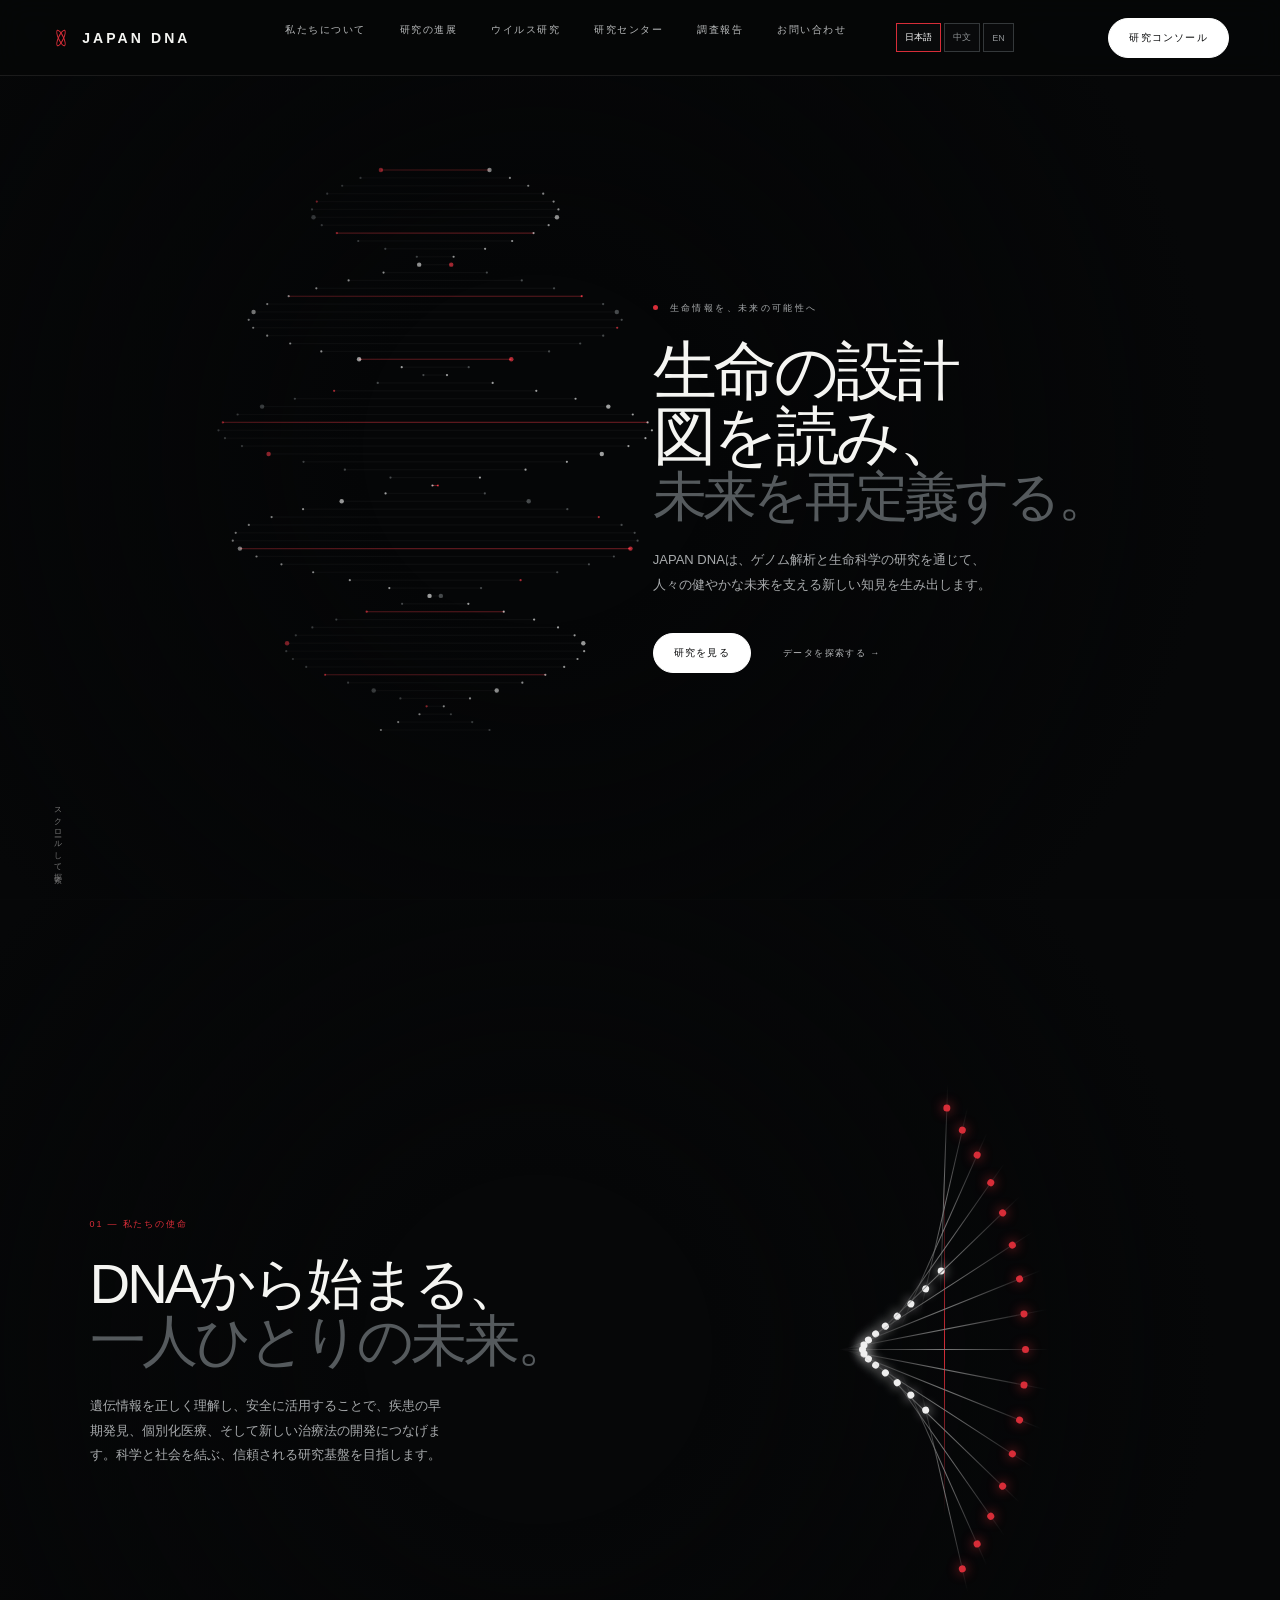
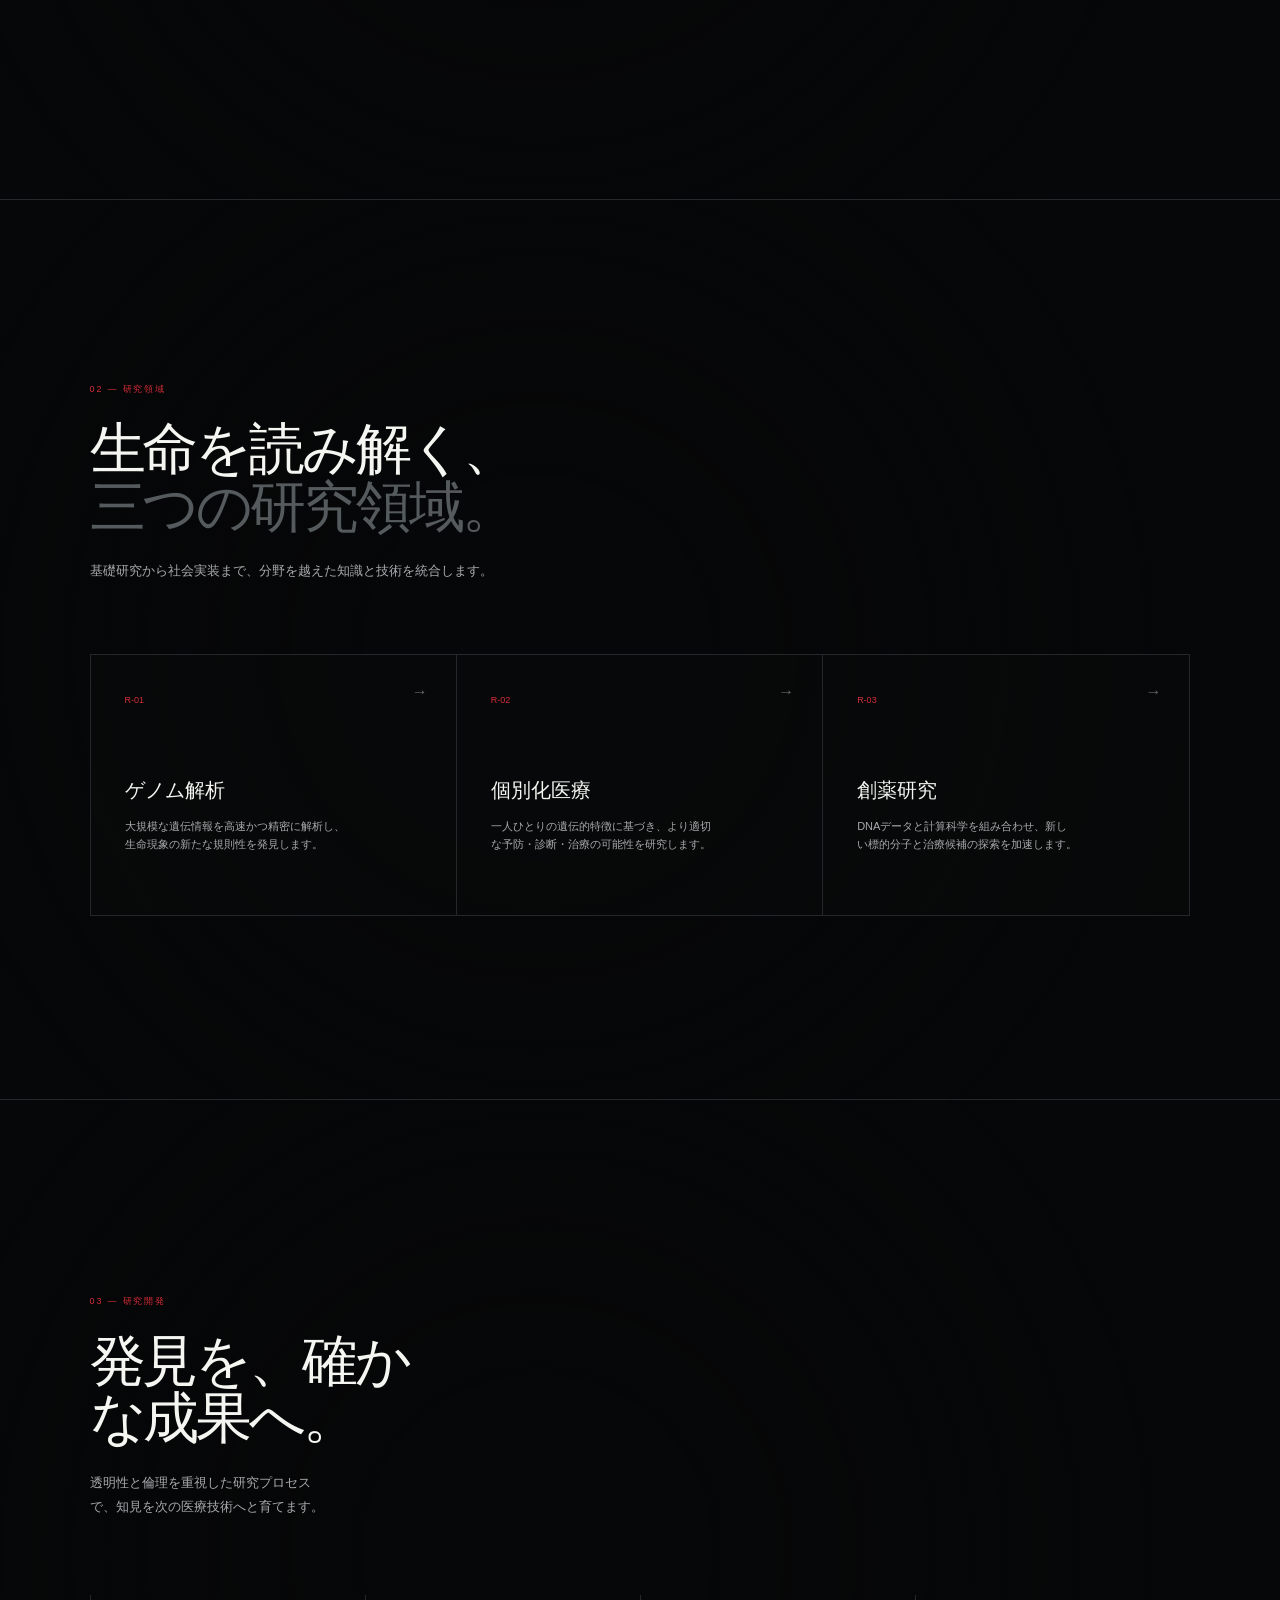
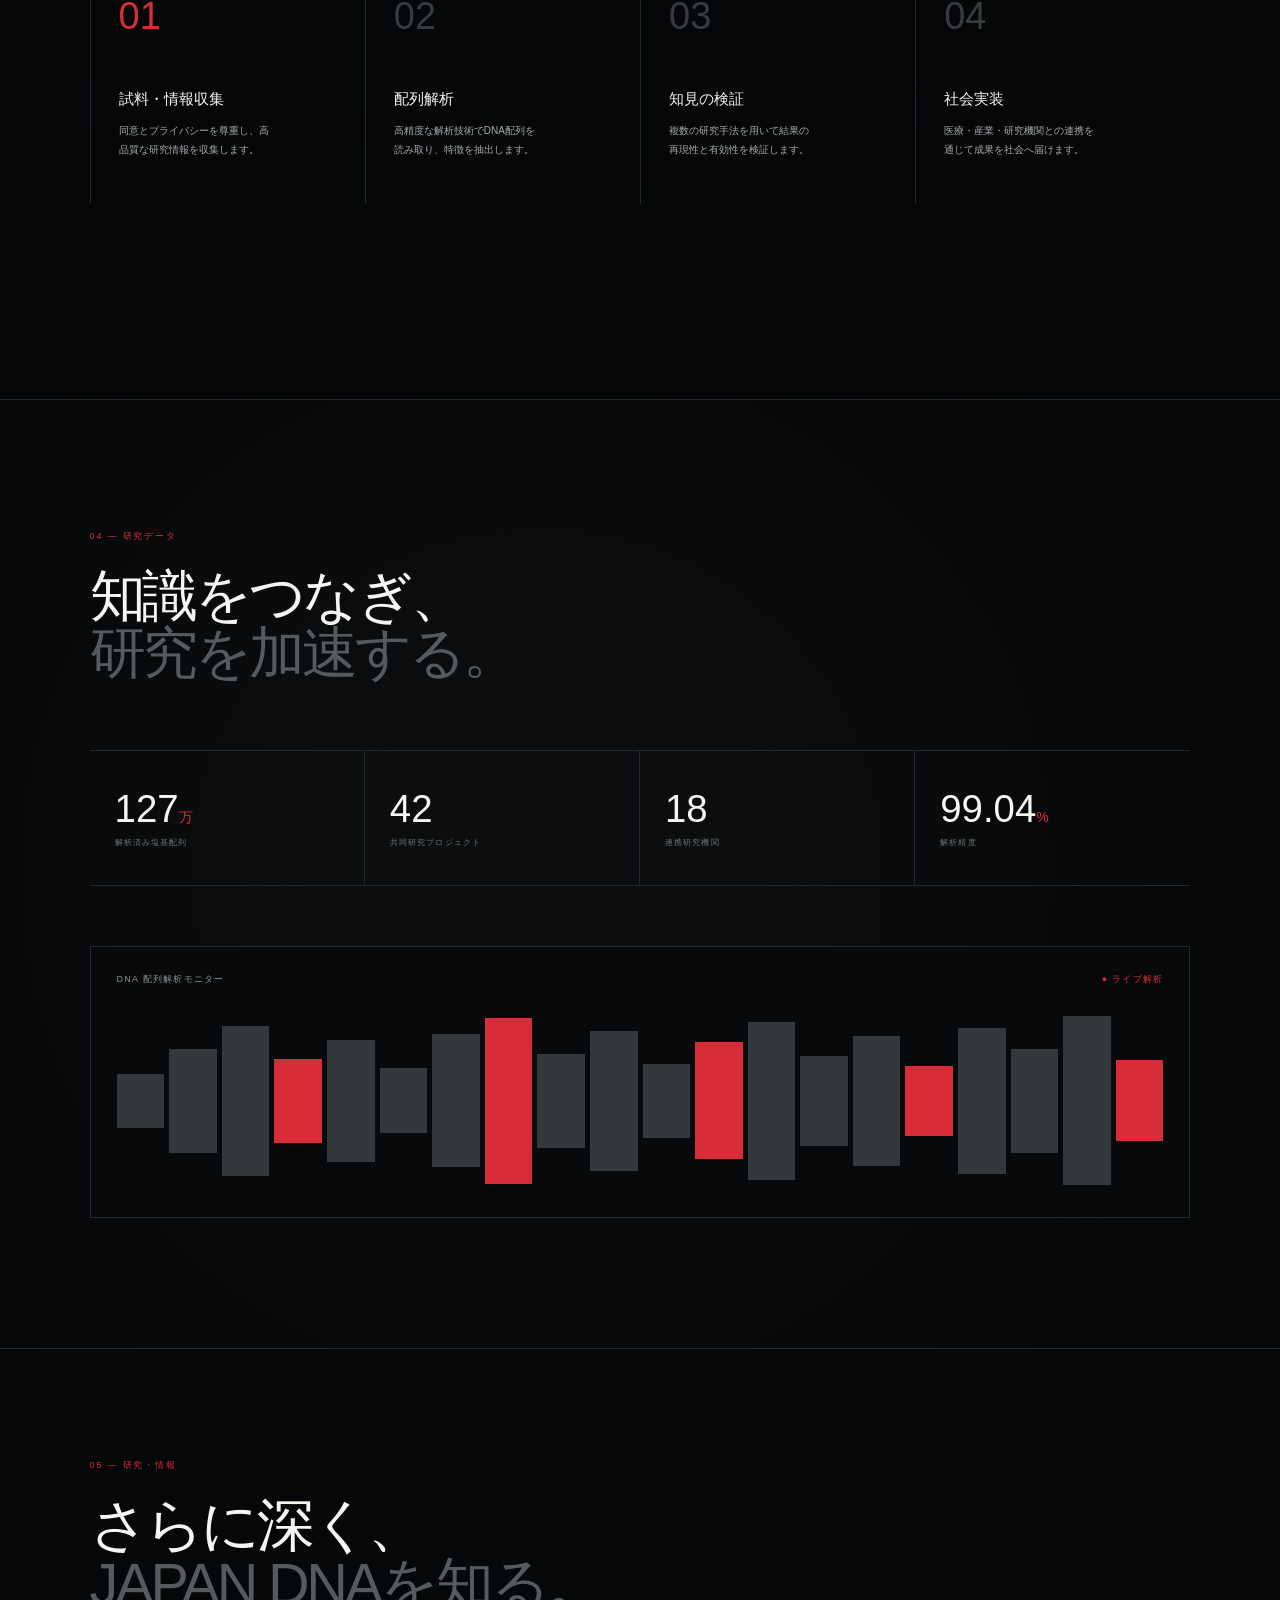
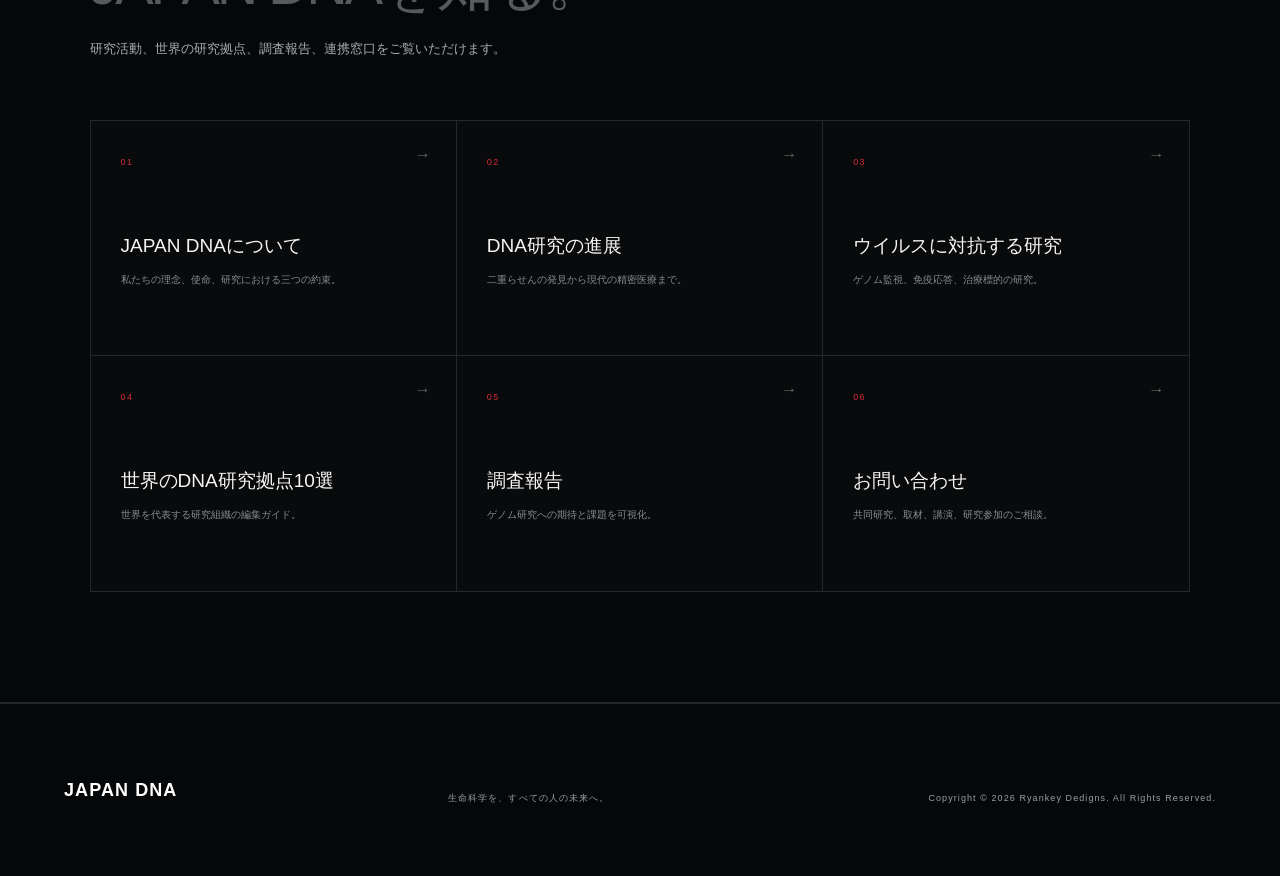
==== commit d06466bd: "Move mobile language switch into menu in index.html" ====
--- a/index.html
+++ b/index.html
@@ -1,6 +1,6 @@
 <!doctype html><html lang="ja"><head><meta charset="utf-8"><meta name="viewport" content="width=device-width,initial-scale=1"><meta name="description" content="JAPAN DNA — DNA研究と生命科学の未来をひらく研究開発プラットフォーム。"><title>JAPAN DNA｜生命科学の未来を解析する</title><style>
 :root{--black:#060708;--panel:#0d0f10;--white:#f5f5f2;--muted:#8b8f91;--dark:#555a5d;--line:#25282a;--red:#d72d38}*{box-sizing:border-box}html{scroll-behavior:smooth}body{margin:0;background:var(--black);color:var(--white);font-family:"Hiragino Kaku Gothic ProN","Yu Gothic",Meiryo,sans-serif;overflow-x:hidden}a{color:inherit;text-decoration:none}button{font:inherit}::selection{background:var(--red);color:#fff}.nav{position:fixed;z-index:20;inset:0 0 auto;display:flex;align-items:center;height:76px;padding:0 4vw;border-bottom:1px solid #ffffff16;background:#060708dd;backdrop-filter:blur(14px)}.brand{font-size:14px;font-weight:700;letter-spacing:.22em;display:flex;align-items:center;gap:11px}.brand-mark{width:20px;height:20px;position:relative}.brand-mark:before,.brand-mark:after{content:"";position:absolute;inset:1px 7px;border:1px solid var(--red);border-radius:50%;transform:rotate(25deg)}.brand-mark:after{transform:rotate(-25deg)}.nav nav{margin:auto;display:flex;gap:34px}.nav nav a{font-size:10px;letter-spacing:.15em;color:#b8babb;transition:.25s}.nav nav a:hover{color:#fff}.nav-button,.primary{border:1px solid #fff;background:#fff;color:#090a0b;border-radius:50px;padding:12px 20px;font-size:10px;letter-spacing:.12em;cursor:pointer;transition:.25s}.nav-button:hover,.primary:hover{background:var(--red);border-color:var(--red);color:#fff}.hero,.scene{min-height:100vh;position:relative;display:flex;align-items:center;border-bottom:1px solid var(--line);overflow:hidden}.hero{padding-top:76px}.hero:after,.scene:after{content:"";position:absolute;inset:0;background:radial-gradient(circle at 42% 50%,transparent 20%,#060708 78%);pointer-events:none}#dna-field{position:fixed;z-index:0;inset:0;width:100%;height:100%;opacity:.95}.hero>*:not(canvas),.scene>*{position:relative;z-index:2}.hero-copy{width:min(620px,42vw);margin-left:auto;margin-right:7vw}.kicker{font-size:9px;letter-spacing:.26em;color:#a9acae}.kicker:before{content:"";display:inline-block;width:5px;height:5px;background:var(--red);border-radius:50%;margin-right:12px;vertical-align:1px}h1,h2{font-weight:400;letter-spacing:-.055em;line-height:1.02;margin:24px 0}h1{font-size:clamp(50px,5vw,82px)}h2{font-size:clamp(42px,4.4vw,70px)}h1 span,h2 span{color:var(--dark)}p{color:#a8abad;font-size:13px;line-height:1.9}.hero-copy p{max-width:460px}.hero-actions{display:flex;gap:26px;align-items:center;margin-top:36px}.text-link{border:0;background:none;color:#b4b6b8;font-size:9px;letter-spacing:.16em;cursor:pointer}.text-link:hover{color:var(--red)}.scroll-note{position:absolute!important;z-index:3!important;bottom:28px;left:4vw;font-size:8px;letter-spacing:.22em;color:#777;writing-mode:vertical-rl}.content{width:100%;padding:130px 7vw}.split{display:grid;grid-template-columns:1fr 1fr;gap:9vw;align-items:center}.intro{max-width:530px}.number{font-size:9px;color:var(--red);letter-spacing:.2em}.intro p{max-width:440px}.research-grid{display:grid;grid-template-columns:repeat(3,1fr);margin-top:70px;border:1px solid var(--line)}.research-card{position:relative;padding:34px;min-height:260px;border-right:1px solid var(--line);background:#090a0b99;cursor:pointer;transition:.3s}.research-card:last-child{border-right:0}.research-card:hover{background:#111315;transform:translateY(-5px)}.research-card .index{font-size:9px;color:var(--red)}.research-card h3{margin:70px 0 13px;font-size:20px;font-weight:400}.research-card p{font-size:11px;line-height:1.7}.research-card .arrow{position:absolute;right:28px;top:28px;color:#666;transition:.25s}.research-card:hover .arrow{color:var(--red);transform:translateX(4px)}.helix-demo{height:440px;position:relative;display:grid;place-items:center}.helix-line{position:absolute;width:1px;height:330px;background:linear-gradient(transparent,var(--red),transparent);left:50%}.base{position:absolute;width:210px;height:1px;background:linear-gradient(90deg,transparent,#777,transparent);transform:translateY(calc((var(--i) - 8)*20px)) rotate(calc((var(--i) - 8)*11deg));animation:breathe 3.6s ease-in-out infinite;animation-delay:calc(var(--i)*-.12s)}.base:before,.base:after{content:"";position:absolute;width:7px;height:7px;border-radius:50%;top:-3px;background:#eee;box-shadow:0 0 12px #fff}.base:before{left:20px}.base:after{right:20px;background:var(--red);box-shadow:0 0 12px #d72d38}@keyframes breathe{50%{width:250px;opacity:.55}}.process{display:grid;grid-template-columns:repeat(4,1fr);margin-top:75px}.step{padding:0 28px 35px;border-left:1px solid var(--line)}.step b{font-size:38px;font-weight:300;color:#373b3d}.step h3{font-size:15px;font-weight:400;margin:52px 0 12px}.step p{font-size:10px}.step.active b{color:var(--red)}.metrics{background:#0b0d0e}.metric-grid{display:grid;grid-template-columns:repeat(4,1fr);margin-top:68px;border-top:1px solid var(--line);border-bottom:1px solid var(--line)}.metric{padding:36px 25px;border-right:1px solid var(--line)}.metric:last-child{border:0}.metric strong{display:block;font-size:clamp(28px,3vw,46px);font-weight:300}.metric small{color:#737779;font-size:8px;letter-spacing:.14em}.metric strong em{font-size:14px;color:var(--red);font-style:normal}.lab-console{margin-top:60px;border:1px solid var(--line);background:#08090a;padding:26px}.console-head{display:flex;justify-content:space-between;font-size:9px;color:#8c9092;letter-spacing:.14em}.live{color:var(--red)}.sequence{display:grid;grid-template-columns:repeat(20,1fr);gap:5px;height:180px;align-items:center;margin-top:25px}.sequence i{display:block;background:#33383a;height:var(--h);transition:.3s}.sequence i:nth-child(4n){background:var(--red)}.lab-console:hover .sequence i{height:calc(var(--h) + 15px)}footer{padding:70px 5vw;display:grid;grid-template-columns:1fr 1fr 1fr;align-items:end;border-top:1px solid var(--line);font-size:9px;letter-spacing:.12em;color:#777}footer .footer-brand{font-size:18px;color:#fff;font-weight:600}footer .copyright{text-align:right}.modal{position:fixed;z-index:50;inset:0;background:#050607f5;display:flex;align-items:center;justify-content:center;opacity:0;pointer-events:none;transition:.35s;padding:24px}.modal.open{opacity:1;pointer-events:auto}.modal-panel{width:min(720px,100%);border:1px solid #34383a;background:#0b0d0e;padding:55px;transform:translateY(20px);transition:.35s}.modal.open .modal-panel{transform:none}.modal-close{float:right;border:0;background:none;color:#aaa;font-size:25px;cursor:pointer}.modal h3{font-size:clamp(32px,5vw,58px);font-weight:300;margin:35px 0 18px}.modal-data{display:grid;grid-template-columns:repeat(3,1fr);gap:1px;background:var(--line);margin-top:35px}.modal-data div{background:#0b0d0e;padding:20px}.modal-data b{display:block;font-size:20px;font-weight:400}.modal-data small{font-size:8px;color:#777}.reveal{opacity:0;transform:translateY(35px);transition:opacity .8s,transform .8s}.reveal.visible{opacity:1;transform:none}@media(max-width:800px){.nav nav{display:none}.nav{padding:0 22px}.nav-button{margin-left:auto}.hero-copy{width:auto;margin:0 24px;padding-top:70px}.hero:after{background:#06070888}.hero h1{font-size:48px}.split{grid-template-columns:1fr}.content{padding:105px 24px}.research-grid,.process,.metric-grid{grid-template-columns:1fr}.research-card{border-right:0;border-bottom:1px solid var(--line)}.process{gap:35px}.step{padding-left:22px}.metric{border-right:0;border-bottom:1px solid var(--line)}.modal-panel{padding:30px 24px}.modal-data{grid-template-columns:1fr}footer{grid-template-columns:1fr;gap:24px}footer .copyright{text-align:left}.sequence{gap:2px}}@media(prefers-reduced-motion:reduce){html{scroll-behavior:auto}*,*:before,*:after{animation:none!important;transition:none!important}.reveal{opacity:1;transform:none}}
-</style><style>footer{position:relative;z-index:5;background:#060708;color:#9b9fa1;line-height:1.8}footer .copyright{color:#9b9fa1}.home-menu{display:none;margin-left:auto;border:1px solid #45484a;background:transparent;color:#fff;border-radius:30px;padding:10px 15px;font-size:10px;letter-spacing:.1em}@media(max-width:800px){footer{padding:48px 24px calc(48px + env(safe-area-inset-bottom));gap:20px;color:#b5b8ba;font-size:10.8px}footer .footer-brand{font-size:20px}footer .copyright{max-width:320px;color:#b5b8ba;overflow-wrap:anywhere}.nav .nav-button{display:none}.home-menu{display:block;font-size:12px}.nav nav.home-open{position:absolute;display:flex;top:76px;left:0;right:0;margin:0;padding:22px 24px;background:#08090af5;border-bottom:1px solid var(--line);flex-direction:column;align-items:flex-start;gap:20px}.nav nav.home-open a{font-size:13.2px;color:#d5d6d7}.kicker,.number,.eyebrow,.text-link,.actions a,.console-head,.page-link small{font-size:10.8px}.research-card p{font-size:13.2px}.step p,.page-link p{font-size:12px}.metric small{font-size:9.6px}.hero-copy p,.intro p{font-size:15.6px}}html[lang="ja"] h1,html[lang="ja"] h2,html[lang="ja"] h3,html[lang="ja"] p,html[lang="zh-CN"] h1,html[lang="zh-CN"] h2,html[lang="zh-CN"] h3,html[lang="zh-CN"] p{line-break:strict;word-break:normal;overflow-wrap:break-word}h1,h2,h3,.hero-copy p,.intro p,.research-card p,.step p,.page-link p,footer div{text-wrap:balance}@media(max-width:800px){html[lang="ja"] .hero h1 span,html[lang="zh-CN"] .hero h1 span{display:block;white-space:nowrap;font-size:.74em;letter-spacing:-.07em}html[lang="ja"] .hero h1,html[lang="zh-CN"] .hero h1{text-wrap:balance}}@media(min-width:801px){html[lang="ja"] .hero .copy,html[lang="zh-CN"] .hero .copy{width:min(600px,44vw)}html[lang="ja"] .hero h1 span,html[lang="zh-CN"] .hero h1 span{display:block;white-space:nowrap;font-size:.84em;letter-spacing:-.07em}}</style><script defer src="assets/i18n.js"></script></head><body><header class="nav"><a class="brand" href="#top"><span class="brand-mark"></span>JAPAN DNA</a><nav><a href="about.html">私たちについて</a><a href="research.html">研究の進展</a><a href="virus.html">ウイルス研究</a><a href="centers.html">研究センター</a><a href="reports.html">調査報告</a><a href="contact.html">お問い合わせ</a></nav><button class="home-menu" type="button" aria-label="メニューを開く" onclick="document.querySelector('.nav nav').classList.toggle('home-open')">メニュー</button><button class="nav-button open-console">研究コンソール</button></header><main>
+</style><style>footer{position:relative;z-index:5;background:#060708;color:#9b9fa1;line-height:1.8}footer .copyright{color:#9b9fa1}.home-menu{display:none;margin-left:auto;border:1px solid #45484a;background:transparent;color:#fff;border-radius:30px;padding:10px 15px;font-size:10px;letter-spacing:.1em}@media(max-width:800px){footer{padding:48px 24px calc(48px + env(safe-area-inset-bottom));gap:20px;color:#b5b8ba;font-size:10.8px}footer .footer-brand{font-size:20px}footer .copyright{max-width:320px;color:#b5b8ba;overflow-wrap:anywhere}.nav .nav-button{display:none}.home-menu{display:block;font-size:12px}.nav nav.home-open{position:absolute;display:flex;top:76px;left:0;right:0;margin:0;padding:22px 24px;background:#08090af5;border-bottom:1px solid var(--line);flex-direction:column;align-items:flex-start;gap:20px}.nav nav.home-open a{font-size:13.2px;color:#d5d6d7}.kicker,.number,.eyebrow,.text-link,.actions a,.console-head,.page-link small{font-size:10.8px}.research-card p{font-size:13.2px}.step p,.page-link p{font-size:12px}.metric small{font-size:9.6px}.hero-copy p,.intro p{font-size:15.6px}}html[lang="ja"] h1,html[lang="ja"] h2,html[lang="ja"] h3,html[lang="ja"] p,html[lang="zh-CN"] h1,html[lang="zh-CN"] h2,html[lang="zh-CN"] h3,html[lang="zh-CN"] p{line-break:strict;word-break:normal;overflow-wrap:break-word}h1,h2,h3,.hero-copy p,.intro p,.research-card p,.step p,.page-link p,footer div{text-wrap:balance}@media(max-width:800px){html[lang="ja"] .hero h1 span,html[lang="zh-CN"] .hero h1 span{display:block;white-space:nowrap;font-size:.74em;letter-spacing:-.07em}html[lang="ja"] .hero h1,html[lang="zh-CN"] .hero h1{text-wrap:balance}}@media(min-width:801px){html[lang="ja"] .hero .copy,html[lang="zh-CN"] .hero .copy{width:min(600px,44vw)}html[lang="ja"] .hero h1 span,html[lang="zh-CN"] .hero h1 span{display:block;white-space:nowrap;font-size:.84em;letter-spacing:-.07em}}</style><script defer src="assets/i18n.js?v=7"></script></head><body><header class="nav"><a class="brand" href="#top"><span class="brand-mark"></span>JAPAN DNA</a><nav><a href="about.html">私たちについて</a><a href="research.html">研究の進展</a><a href="virus.html">ウイルス研究</a><a href="centers.html">研究センター</a><a href="reports.html">調査報告</a><a href="contact.html">お問い合わせ</a></nav><button class="home-menu" type="button" aria-label="メニューを開く" onclick="document.querySelector('.nav nav').classList.toggle('home-open')">メニュー</button><button class="nav-button open-console">研究コンソール</button></header><main>
 <section class="hero" id="top"><canvas id="dna-field" aria-hidden="true"></canvas><div class="hero-copy reveal"><div class="kicker">生命情報を、未来の可能性へ</div><h1>生命の設計図を読み、<br><span>未来を再定義する。</span></h1><p>JAPAN DNAは、ゲノム解析と生命科学の研究を通じて、人々の健やかな未来を支える新しい知見を生み出します。</p><div class="hero-actions"><a class="primary" href="#research">研究を見る</a><button class="text-link open-console">データを探索する →</button></div></div><span class="scroll-note">スクロールして探索</span></section>
 <section class="scene" id="vision"><div class="content split"><div class="intro reveal"><div class="number">01 — 私たちの使命</div><h2>DNAから始まる、<br><span>一人ひとりの未来。</span></h2><p>遺伝情報を正しく理解し、安全に活用することで、疾患の早期発見、個別化医療、そして新しい治療法の開発につなげます。科学と社会を結ぶ、信頼される研究基盤を目指します。</p></div><div class="helix-demo reveal" aria-label="DNA二重らせんのアニメーション"><span class="helix-line"></span><i class="base" style="--i:0"></i><i class="base" style="--i:1"></i><i class="base" style="--i:2"></i><i class="base" style="--i:3"></i><i class="base" style="--i:4"></i><i class="base" style="--i:5"></i><i class="base" style="--i:6"></i><i class="base" style="--i:7"></i><i class="base" style="--i:8"></i><i class="base" style="--i:9"></i><i class="base" style="--i:10"></i><i class="base" style="--i:11"></i><i class="base" style="--i:12"></i><i class="base" style="--i:13"></i><i class="base" style="--i:14"></i><i class="base" style="--i:15"></i></div></div></section>
 <section class="scene" id="research"><div class="content"><div class="intro reveal"><div class="number">02 — 研究領域</div><h2>生命を読み解く、<br><span>三つの研究領域。</span></h2><p>基礎研究から社会実装まで、分野を越えた知識と技術を統合します。</p></div><div class="research-grid reveal"><article class="research-card" data-topic="ゲノム解析"><span class="index">R-01</span><span class="arrow">→</span><h3>ゲノム解析</h3><p>大規模な遺伝情報を高速かつ精密に解析し、生命現象の新たな規則性を発見します。</p></article><article class="research-card" data-topic="個別化医療"><span class="index">R-02</span><span class="arrow">→</span><h3>個別化医療</h3><p>一人ひとりの遺伝的特徴に基づき、より適切な予防・診断・治療の可能性を研究します。</p></article><article class="research-card" data-topic="創薬研究"><span class="index">R-03</span><span class="arrow">→</span><h3>創薬研究</h3><p>DNAデータと計算科学を組み合わせ、新しい標的分子と治療候補の探索を加速します。</p></article></div></div></section>
